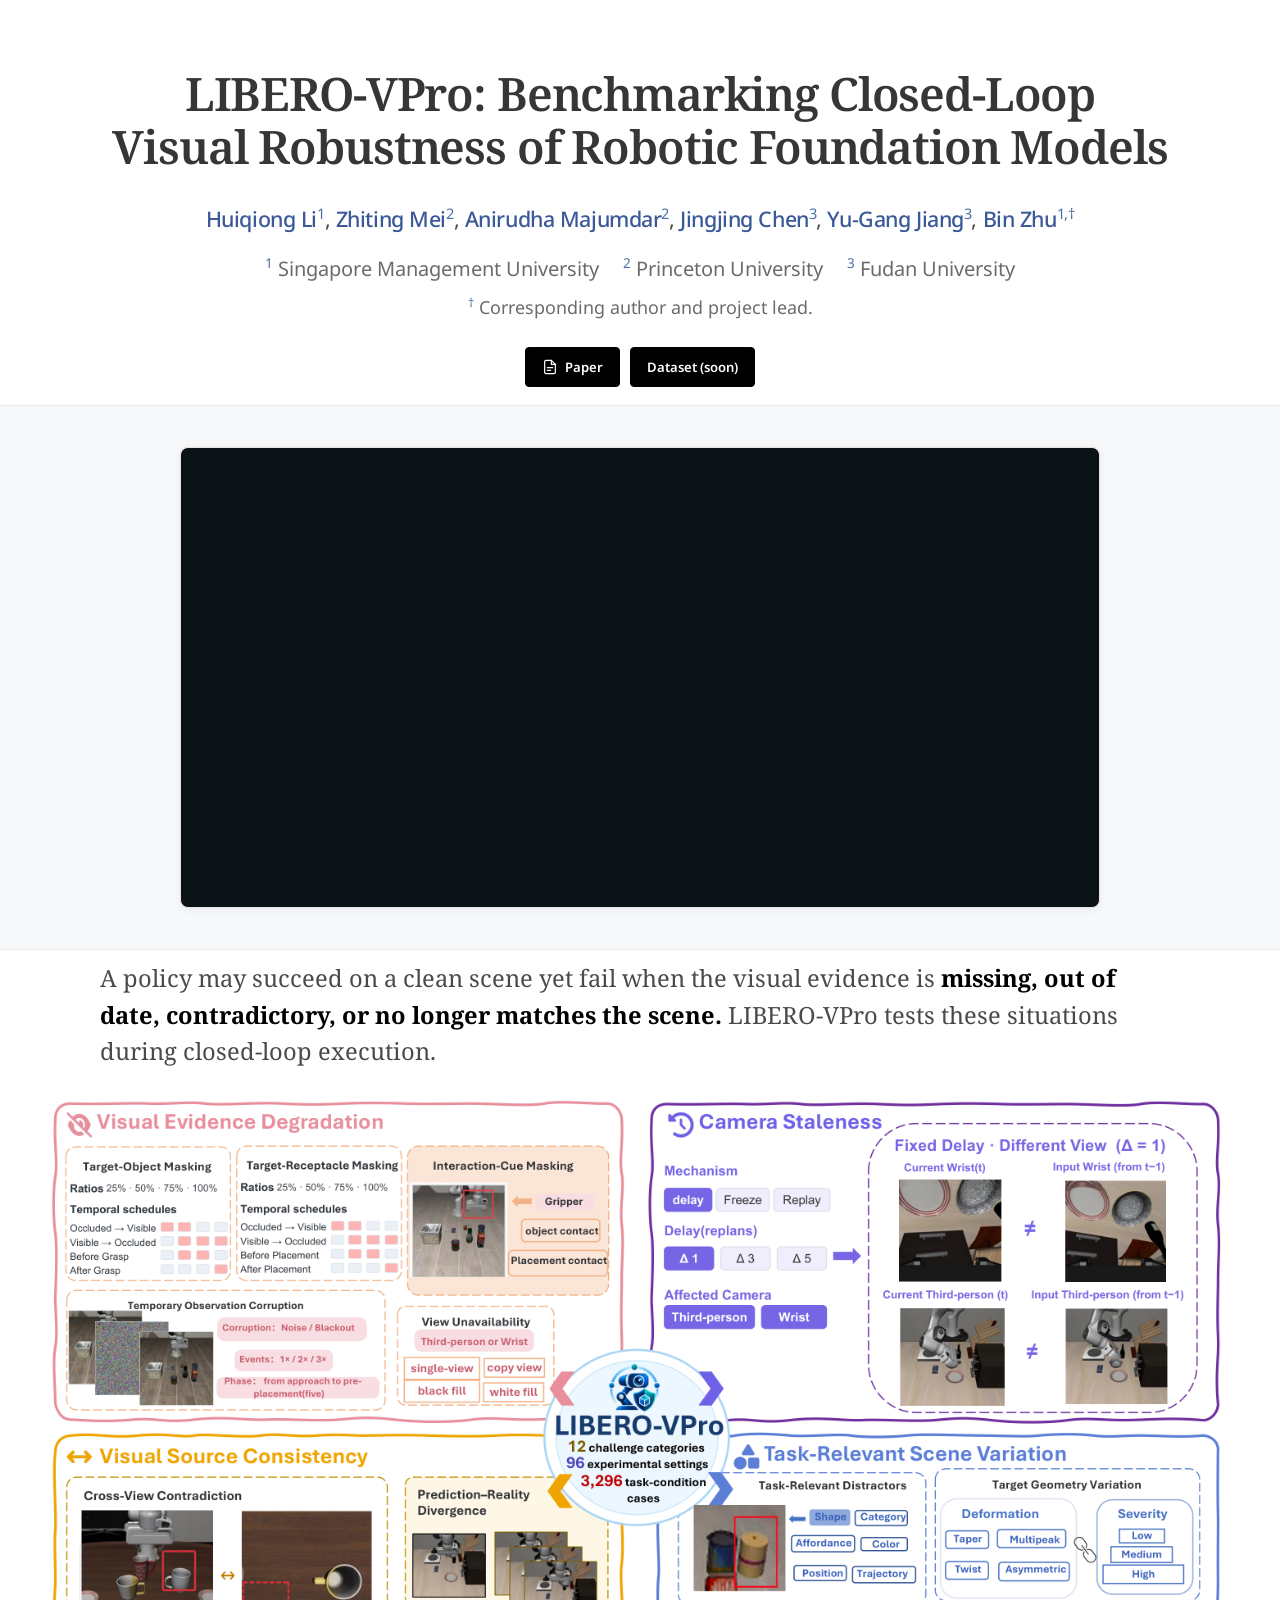
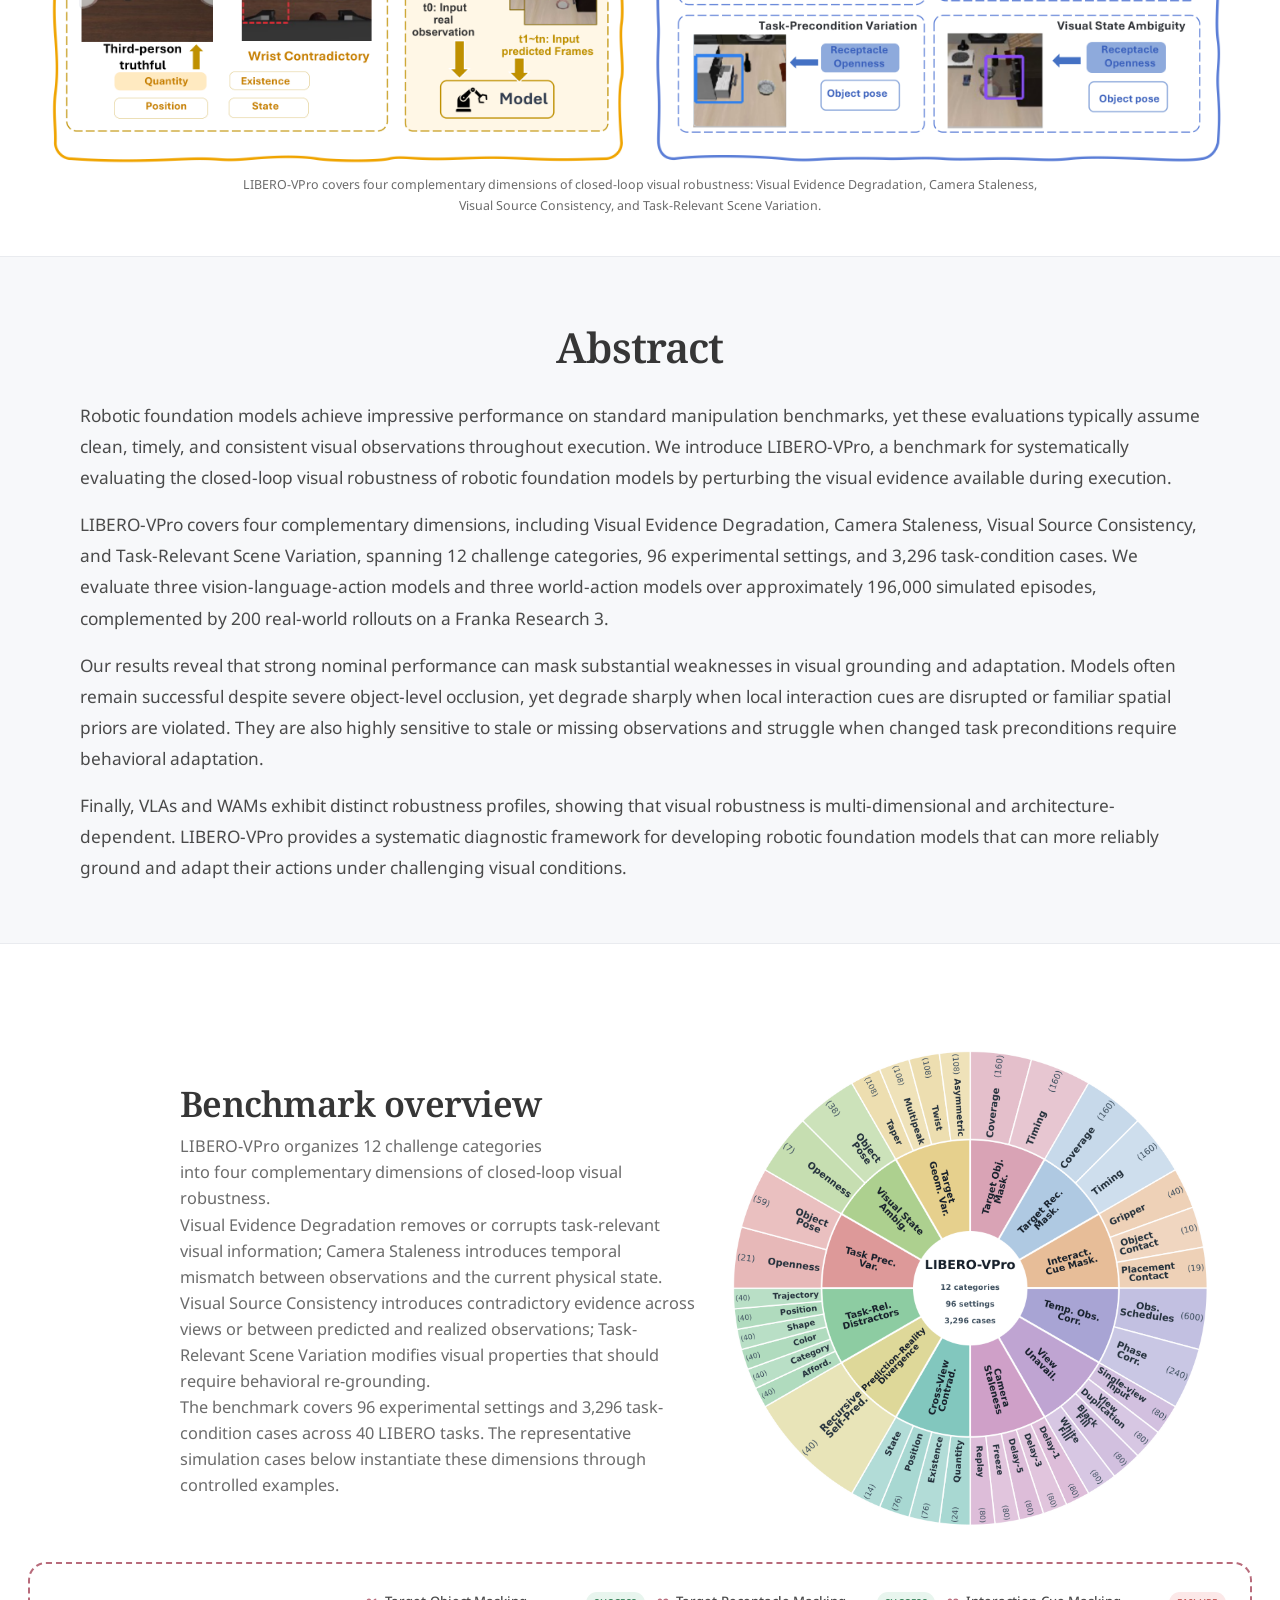
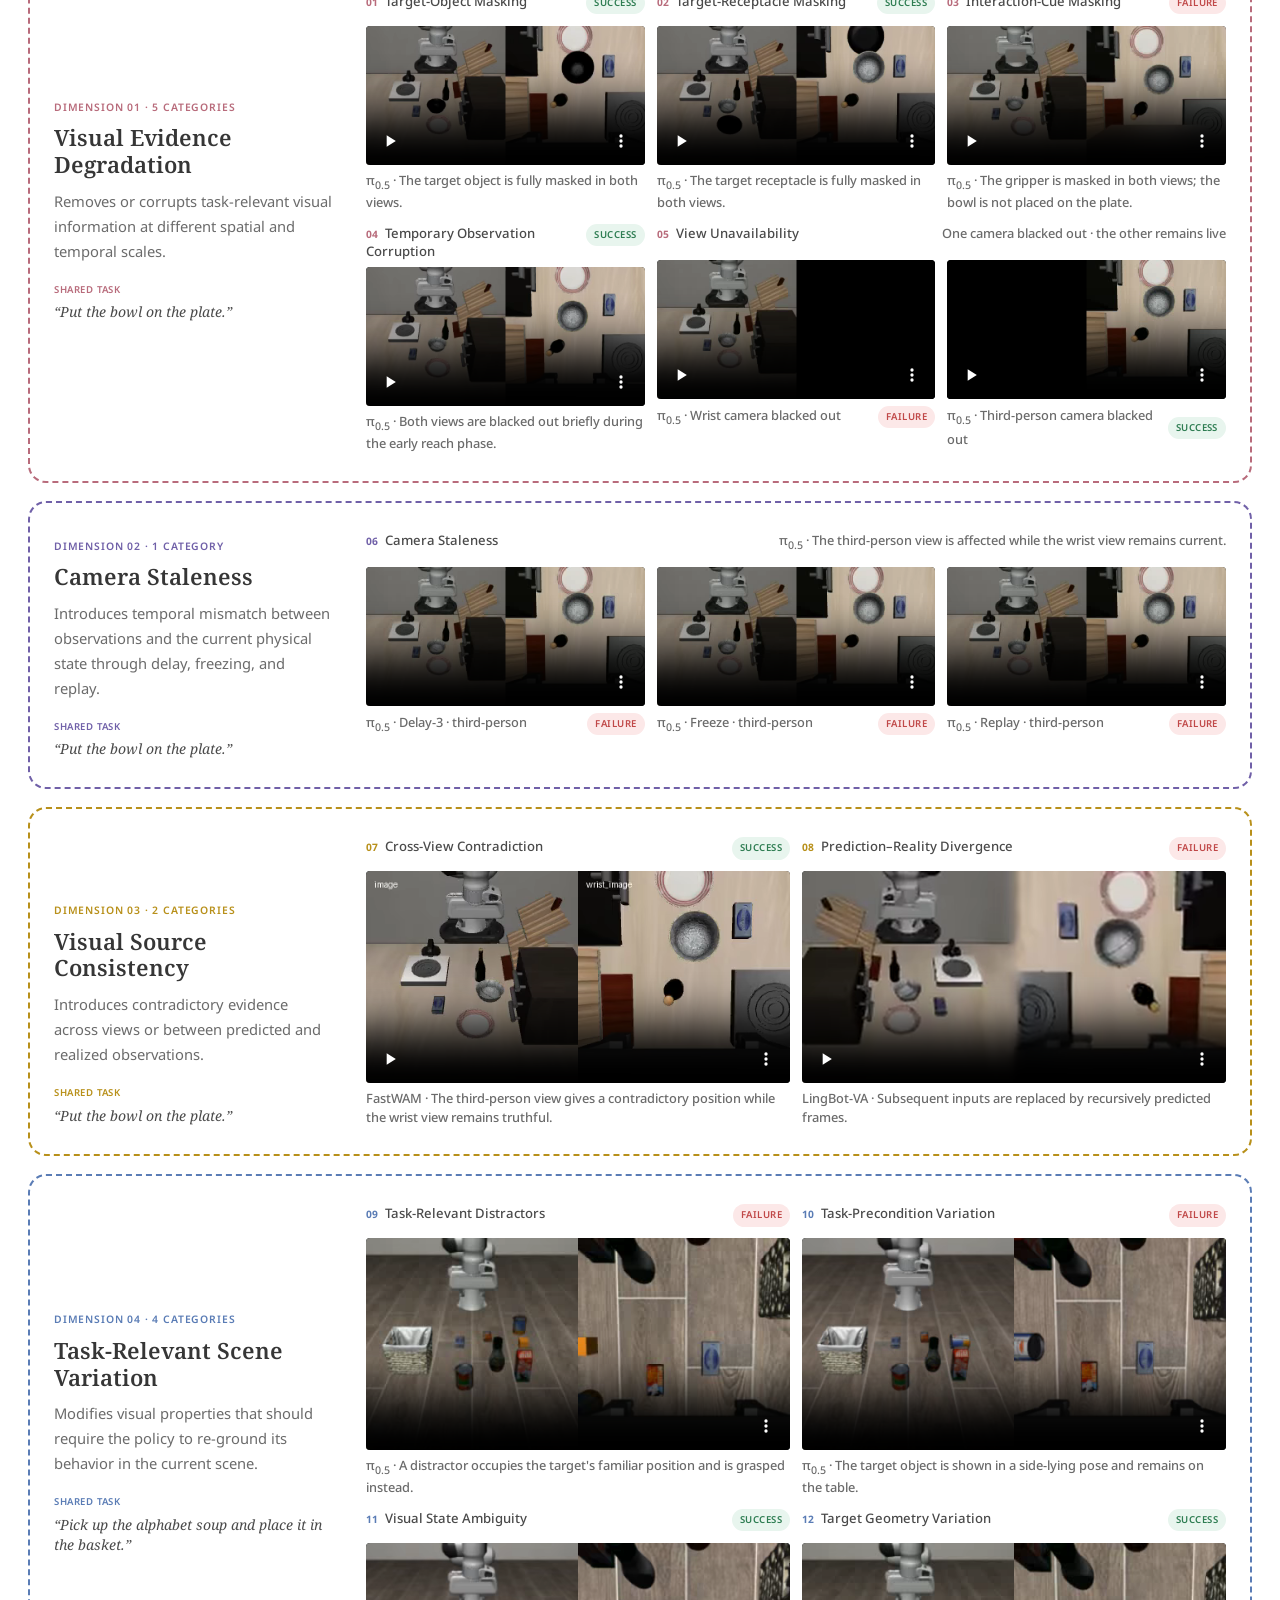
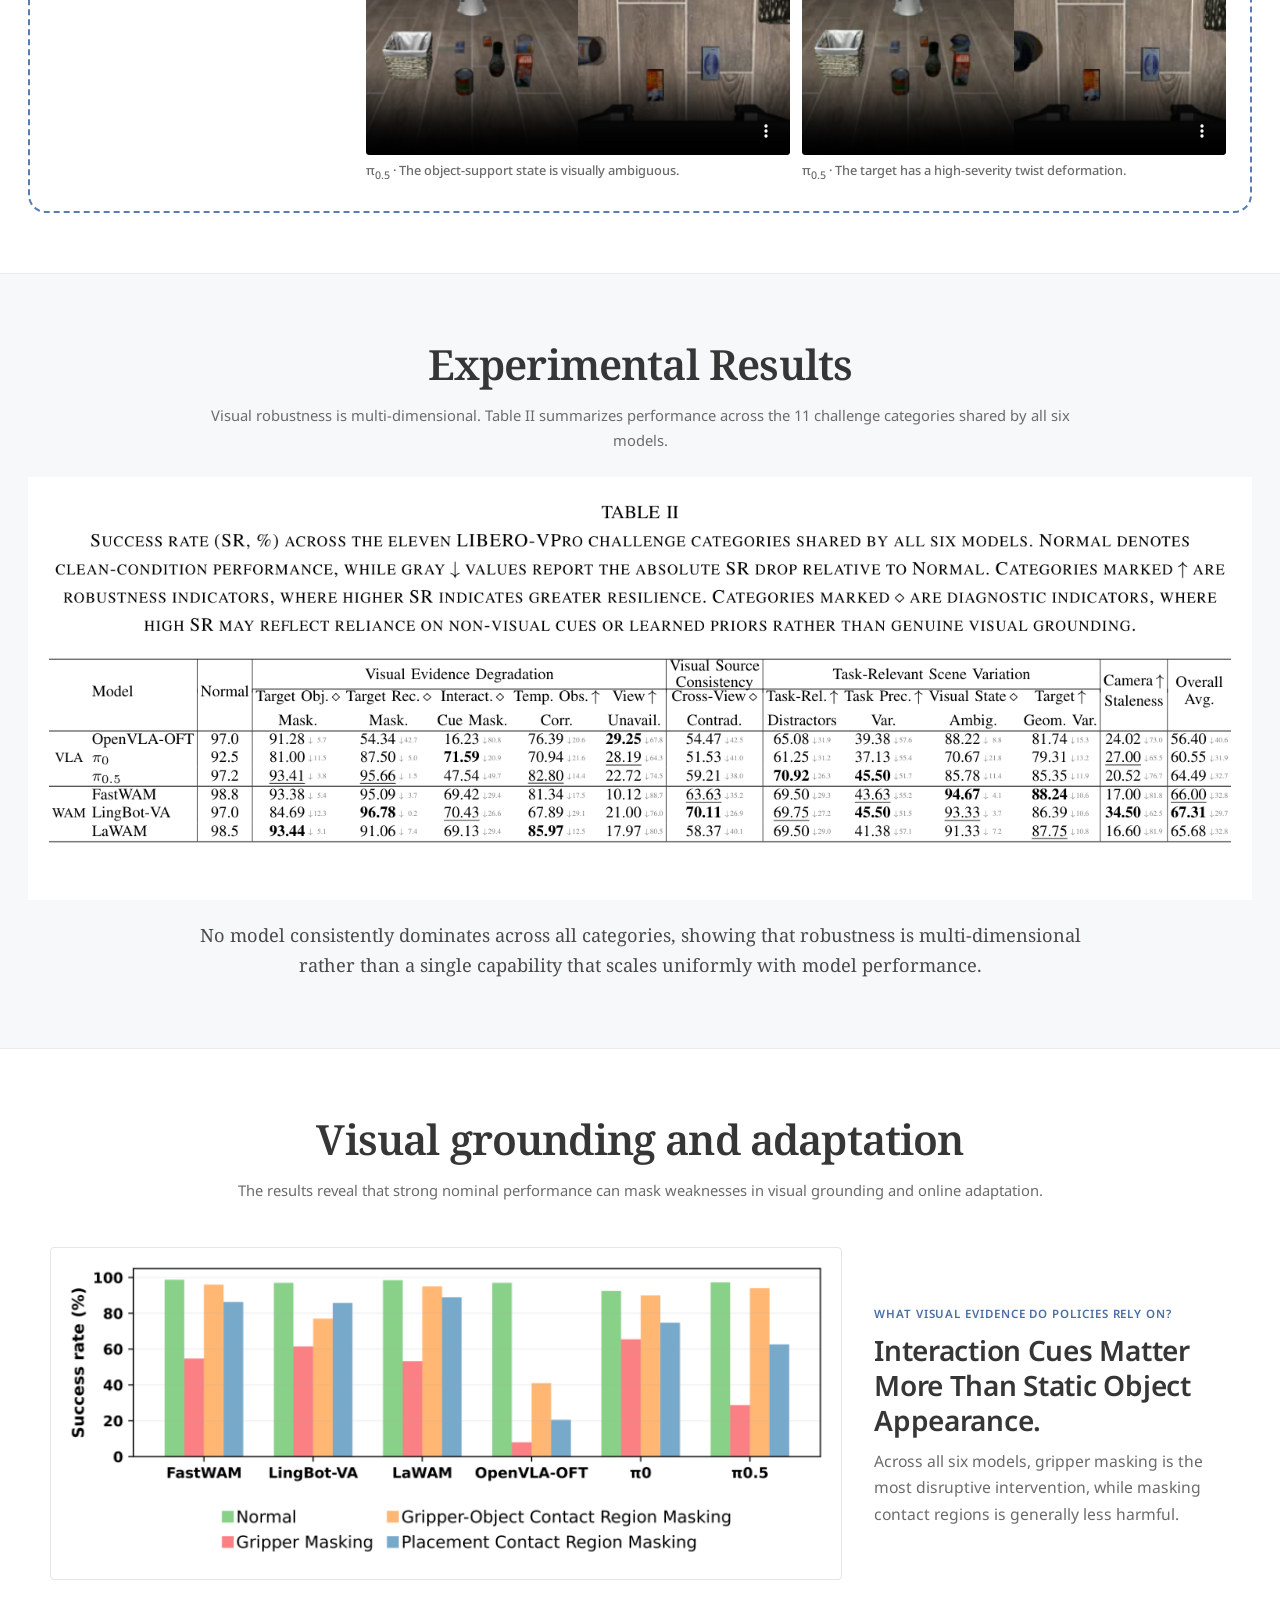
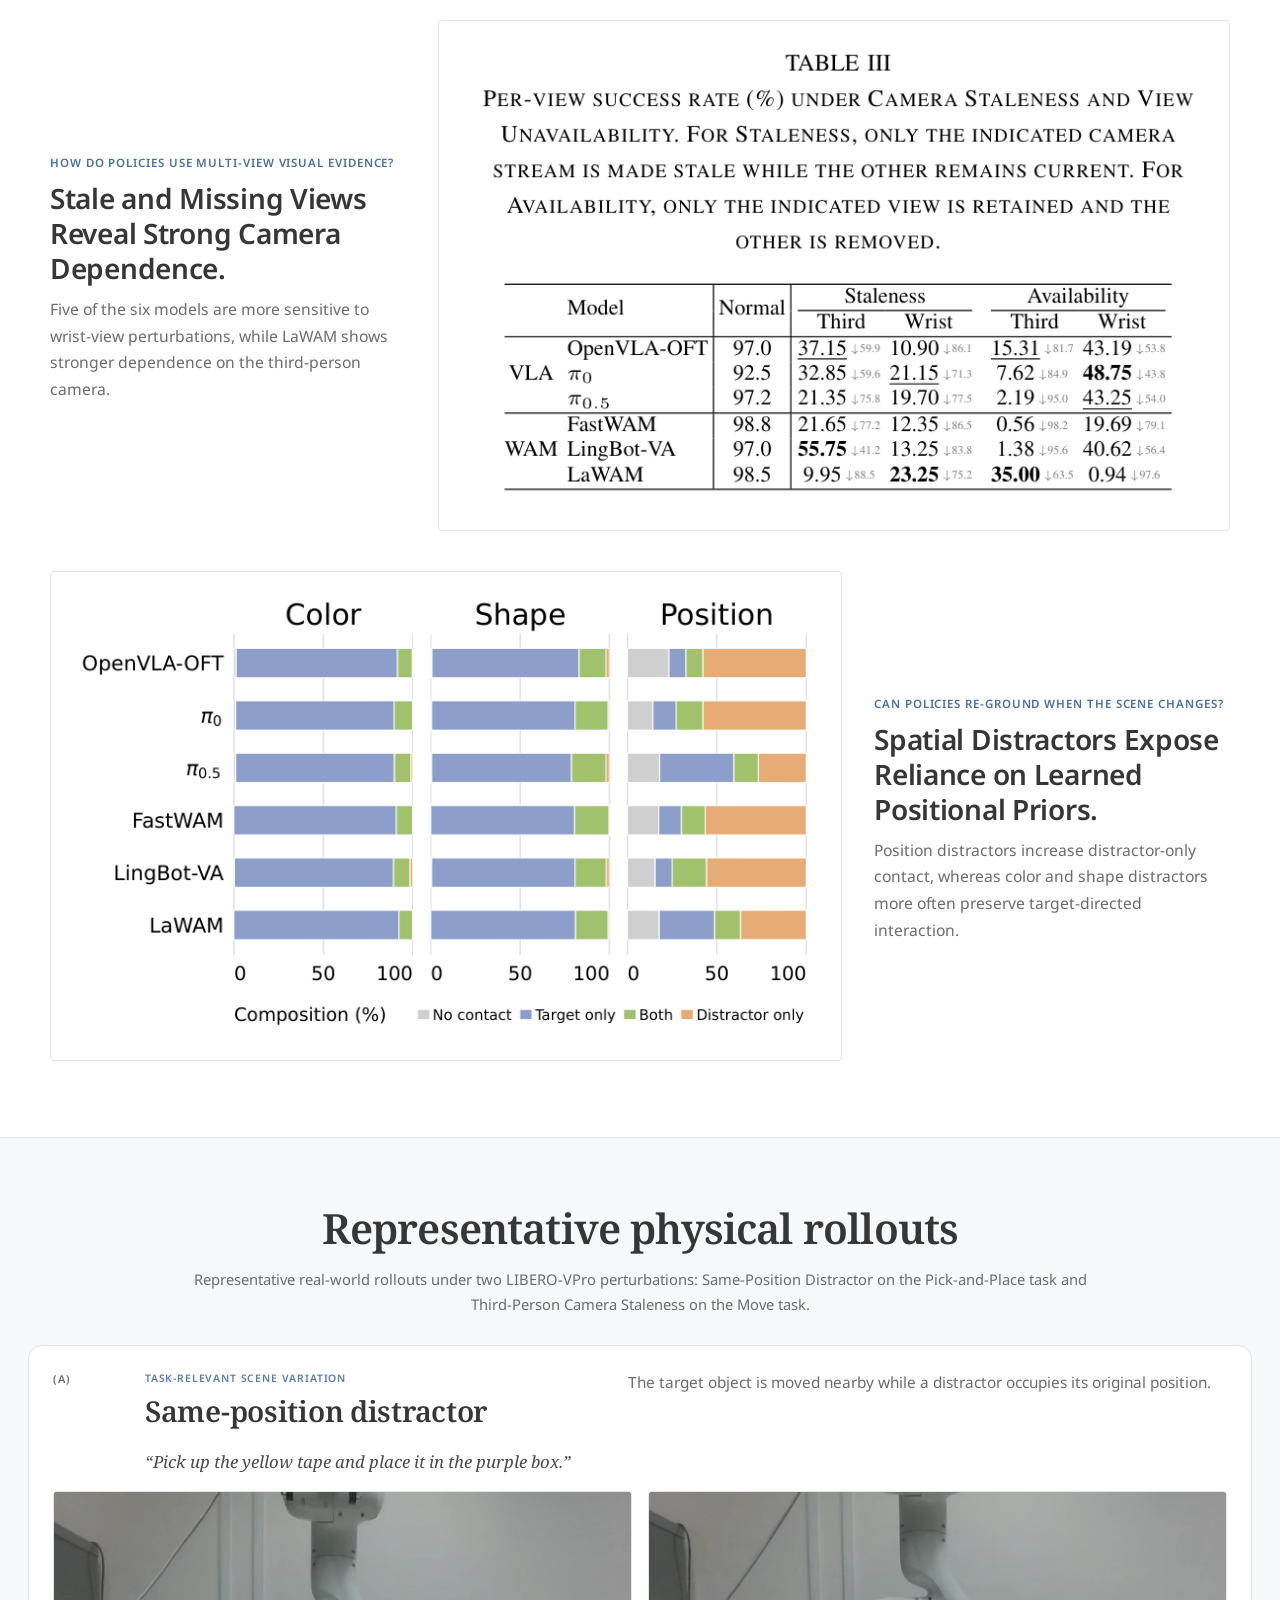
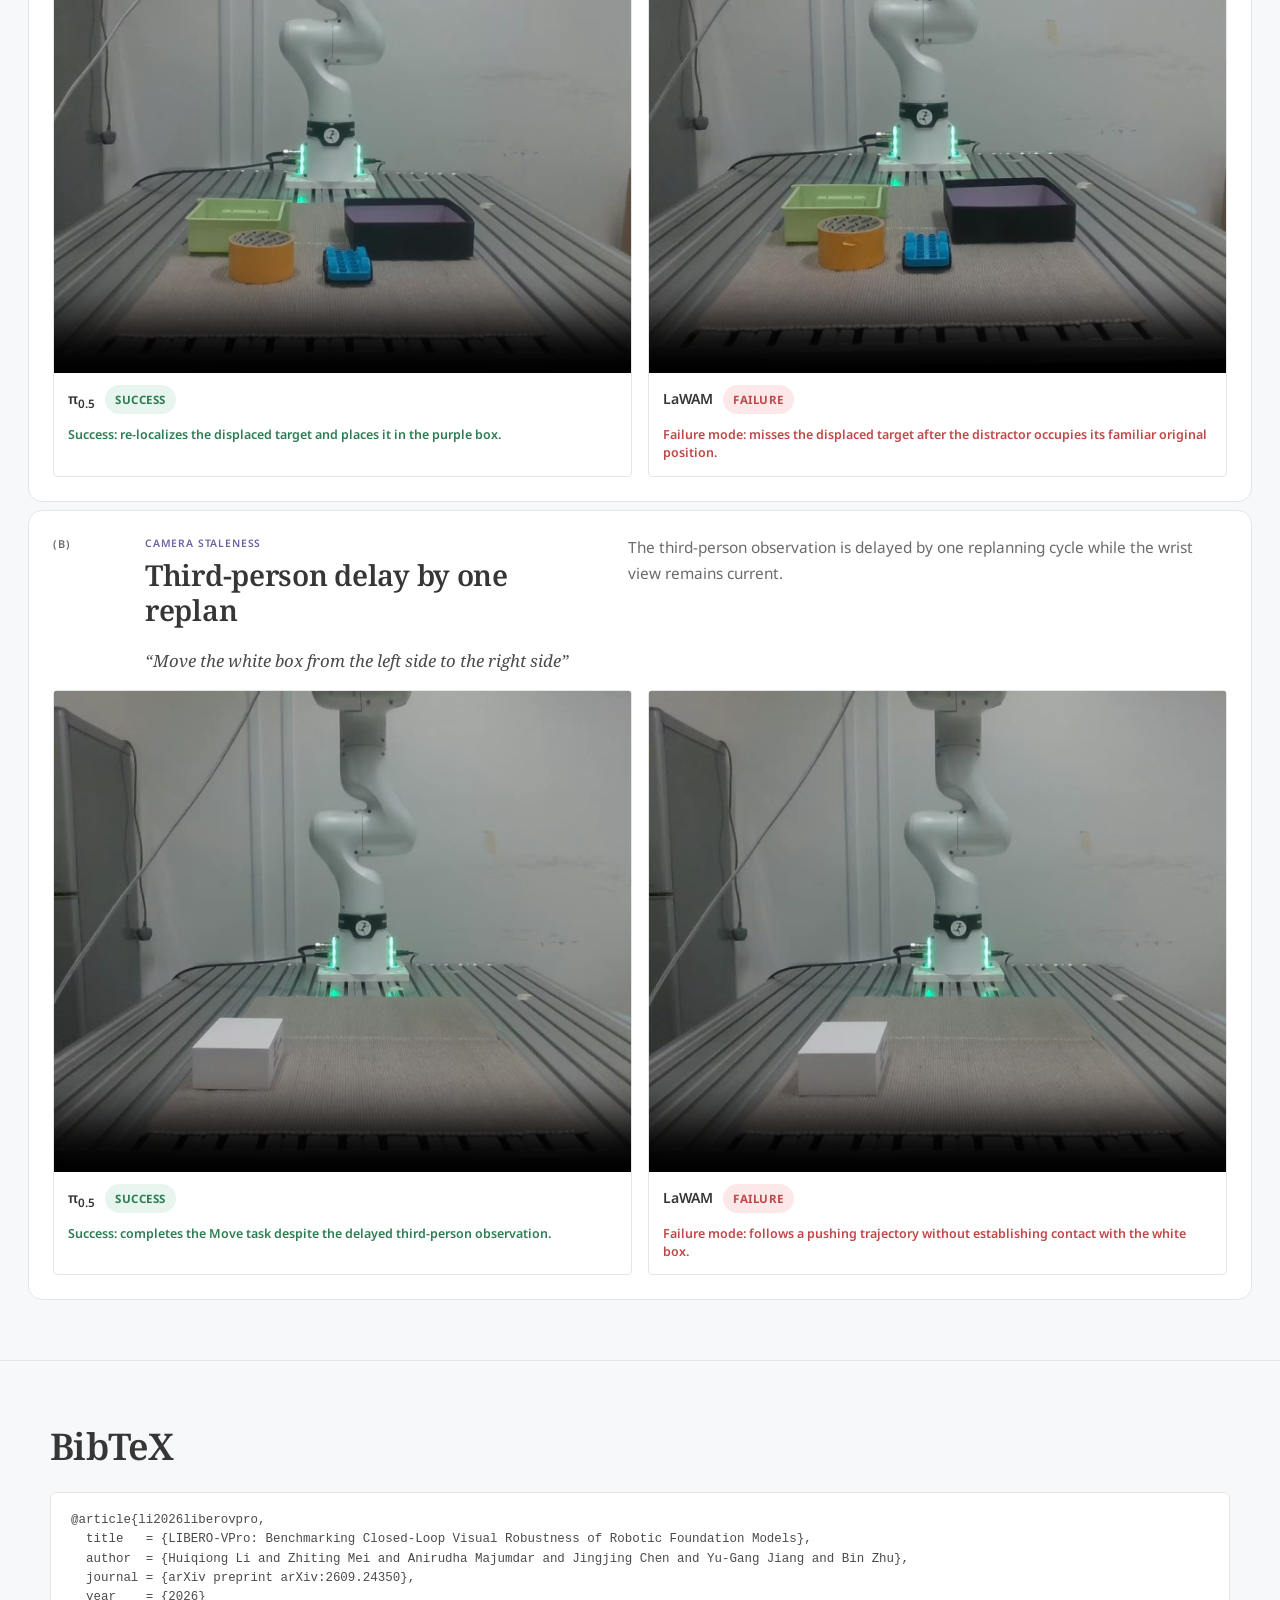
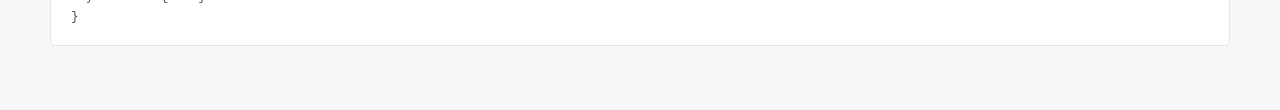
==== index.html @ f435da4c "Place looping project video at top" ====
<!doctype html>
<html lang="en">
<head>
  <meta charset="utf-8">
  <meta name="viewport" content="width=device-width, initial-scale=1">
  <title>LIBERO-VPro — Closed-Loop Visual Robustness</title>
  <meta name="description" content="LIBERO-VPro benchmarks the closed-loop visual robustness of robotic foundation models across 12 challenge categories, simulation, and real-world Franka experiments.">
  <meta name="keywords" content="LIBERO-VPro, visual robustness, robotic foundation models, VLA, WAM, robot manipulation, benchmark">
  <meta name="author" content="Huiqiong Li, Zhiting Mei, Anirudha Majumdar, Jingjing Chen, Yu-Gang Jiang, Bin Zhu">
  <link rel="canonical" href="https://huiqiongli.github.io/LIBERO-VPro/">
  <meta property="og:type" content="article">
  <meta property="og:title" content="LIBERO-VPro: Benchmarking Closed-Loop Visual Robustness of Robotic Foundation Models">
  <meta property="og:description" content="A systematic benchmark of incomplete, stale, inconsistent, and behaviorally misleading visual feedback.">
  <meta property="og:image" content="assets/images/overview.webp">
  <meta name="twitter:card" content="summary_large_image">
  <link rel="icon" href="assets/images/favicon.svg" type="image/svg+xml">
  <link rel="preconnect" href="https://fonts.googleapis.com">
  <link rel="preconnect" href="https://fonts.gstatic.com" crossorigin>
  <link href="https://fonts.googleapis.com/css2?family=Noto+Sans:wght@400;500;600;700&amp;family=Noto+Serif:wght@400;500;600;700&amp;display=swap" rel="stylesheet">
  <link rel="stylesheet" href="assets/css/site.css?v=20260923-2">
  <script src="assets/js/site.js" defer></script>
</head>
<body>
  <a class="skip-link" href="#main-content">Skip to content</a>

  <main id="main-content">
    <section class="hero" id="top">
      <div class="container hero-inner">
        <h1><span>LIBERO-VPro: Benchmarking Closed-Loop</span><br>Visual Robustness of Robotic Foundation Models</h1>
        <p class="authors" aria-label="Authors">
          <a href="https://huiqiongli.github.io/" target="_blank" rel="noopener">Huiqiong Li</a><sup>1</sup>,
          <a href="https://may0mei.github.io/" target="_blank" rel="noopener">Zhiting Mei</a><sup>2</sup>,
          <a href="https://irom-lab.princeton.edu/majumdar/" target="_blank" rel="noopener">Anirudha Majumdar</a><sup>2</sup>,
          <a href="https://jingjing1.github.io/#teach" target="_blank" rel="noopener">Jingjing Chen</a><sup>3</sup>,
          <a href="https://teai.fudan.edu.cn/#/faculty-detail/110" target="_blank" rel="noopener">Yu-Gang Jiang</a><sup>3</sup>,
          <a href="https://binzhubz.github.io/" target="_blank" rel="noopener">Bin Zhu</a><sup>1,†</sup>
        </p>
        <p class="affiliations">
          <span><sup>1</sup> Singapore Management University</span>
          <span><sup>2</sup> Princeton University</span>
          <span><sup>3</sup> Fudan University</span>
        </p>
        <p class="correspondence"><sup>†</sup> Corresponding author and project lead.</p>
        <div class="resource-links" aria-label="Project resources">
          <a class="resource-button primary" href="https://arxiv.org/abs/2609.24350" target="_blank" rel="noopener">
            <svg viewBox="0 0 24 24" aria-hidden="true"><path d="M14 2H6a2 2 0 0 0-2 2v16a2 2 0 0 0 2 2h12a2 2 0 0 0 2-2V8z"></path><path d="M14 2v6h6M8 13h8M8 17h5"></path></svg>
            Paper
          </a>
          <span class="resource-button primary dataset-soon" aria-label="Dataset coming soon">Dataset (soon)</span>
        </div>
      </div>
    </section>

    <section class="section project-video-section" id="video">
      <div class="container">
        <figure class="project-video-card">
          <video autoplay muted loop playsinline preload="metadata" width="1280" height="720" aria-label="LIBERO-VPro project video">
            <source src="assets/videos/ICRA27_LIBERO_VPro_website.mp4" type="video/mp4">
            Your browser does not support embedded video.
          </video>
        </figure>
      </div>
    </section>

    <section class="teaser" id="overview">
      <div class="container">
        <div class="takeaway">
          <p>A policy may succeed on a clean scene yet fail when the visual evidence is <strong>missing, out of date, contradictory, or no longer matches the scene.</strong> LIBERO-VPro tests these situations during closed-loop execution.</p>
        </div>
        <figure class="main-figure">
          <img src="assets/images/benchmark-overview-pdf.png" alt="LIBERO-VPro overview with four dimensions of closed-loop visual robustness" width="2880" height="1620">
          <figcaption>LIBERO-VPro covers four complementary dimensions of closed-loop visual robustness: Visual Evidence Degradation, Camera Staleness, Visual Source Consistency, and Task-Relevant Scene Variation.</figcaption>
        </figure>
      </div>
    </section>

    <section class="section abstract-section">
      <div class="container prose-grid">
        <div class="section-heading abstract-heading"><div><h2>Abstract</h2></div></div>
        <div class="abstract-copy">
          <p>Robotic foundation models achieve impressive performance on standard manipulation benchmarks, yet these evaluations typically assume clean, timely, and consistent visual observations throughout execution. We introduce LIBERO-VPro, a benchmark for systematically evaluating the closed-loop visual robustness of robotic foundation models by perturbing the visual evidence available during execution.</p>
          <p>LIBERO-VPro covers four complementary dimensions, including Visual Evidence Degradation, Camera Staleness, Visual Source Consistency, and Task-Relevant Scene Variation, spanning 12 challenge categories, 96 experimental settings, and 3,296 task-condition cases. We evaluate three vision-language-action models and three world-action models over approximately 196,000 simulated episodes, complemented by 200 real-world rollouts on a Franka Research 3.</p>
          <p>Our results reveal that strong nominal performance can mask substantial weaknesses in visual grounding and adaptation. Models often remain successful despite severe object-level occlusion, yet degrade sharply when local interaction cues are disrupted or familiar spatial priors are violated. They are also highly sensitive to stale or missing observations and struggle when changed task preconditions require behavioral adaptation.</p>
          <p>Finally, VLAs and WAMs exhibit distinct robustness profiles, showing that visual robustness is multi-dimensional and architecture-dependent. LIBERO-VPro provides a systematic diagnostic framework for developing robotic foundation models that can more reliably ground and adapt their actions under challenging visual conditions.</p>
        </div>
      </div>
    </section>

    <section class="section benchmark-section" id="benchmark">
      <div class="container wide">
        <div class="hierarchy-feature">
          <div><h3>Benchmark overview</h3><p class="hierarchy-summary"><span>LIBERO-VPro organizes 12 challenge categories</span><span>into four complementary dimensions of closed-loop visual robustness.</span><span>Visual Evidence Degradation removes or corrupts task-relevant visual information; Camera Staleness introduces temporal mismatch between observations and the current physical state.</span><span>Visual Source Consistency introduces contradictory evidence across views or between predicted and realized observations; Task-Relevant Scene Variation modifies visual properties that should require behavioral re-grounding.</span><span>The benchmark covers 96 experimental settings and 3,296 task-condition cases across 40 LIBERO tasks. The representative simulation cases below instantiate these dimensions through controlled examples.</span></p></div>
          <figure><img src="assets/images/benchmark-hierarchy-pdf.png" alt="Circular hierarchy of LIBERO-VPro dimensions, categories, and settings" width="746" height="746" loading="lazy"></figure>
        </div>

        <div class="dimension-group evidence-group">
          <div class="dimension-copy">
            <span>Dimension 01 · 5 categories</span>
            <h3>Visual Evidence Degradation</h3>
            <p>Removes or corrupts task-relevant visual information at different spatial and temporal scales.</p>
            <div class="group-task"><span>Shared task</span><q>Put the bowl on the plate.</q></div>
          </div>
          <div class="category-grid five">
            <article class="category-card"><div class="category-title-row"><p><b>01</b> Target-Object Masking</p><span class="outcome success">Success</span></div><div class="sim-video-shell"><video controls autoplay muted loop playsinline preload="metadata" width="512" height="256" poster="assets/images/sim-01-target-object-masking.webp" aria-label="Successful target-object masking rollout for put the bowl on the plate"><source src="assets/videos/sim-01-target-object-masking.webm" type="video/webm"><source src="assets/videos/sim-01-target-object-masking.mp4" type="video/mp4"></video></div><span class="category-meta">π<sub>0.5</sub> · The target object is fully masked in both views.</span></article>
            <article class="category-card"><div class="category-title-row"><p><b>02</b> Target-Receptacle Masking</p><span class="outcome success">Success</span></div><div class="sim-video-shell"><video controls autoplay muted loop playsinline preload="metadata" width="512" height="256" poster="assets/images/sim-02-target-receptacle-masking.webp" aria-label="Successful target-receptacle masking rollout for put the bowl on the plate"><source src="assets/videos/sim-02-target-receptacle-masking.webm" type="video/webm"><source src="assets/videos/sim-02-target-receptacle-masking.mp4" type="video/mp4"></video></div><span class="category-meta">π<sub>0.5</sub> · The target receptacle is fully masked in both views.</span></article>
            <article class="category-card"><div class="category-title-row"><p><b>03</b> Interaction-Cue Masking</p><span class="outcome failure">Failure</span></div><div class="sim-video-shell"><video controls autoplay muted loop playsinline preload="metadata" width="512" height="256" poster="assets/images/sim-03-interaction-cue-masking.webp" aria-label="Failed interaction-cue masking rollout ending with the bowl and plate separated"><source src="assets/videos/sim-03-interaction-cue-masking.webm" type="video/webm"><source src="assets/videos/sim-03-interaction-cue-masking.mp4" type="video/mp4"></video></div><span class="category-meta">π<sub>0.5</sub> · The gripper is masked in both views; the bowl is not placed on the plate.</span></article>
            <article class="category-card"><div class="category-title-row"><p><b>04</b> Temporary Observation Corruption</p><span class="outcome success">Success</span></div><div class="sim-video-shell"><video controls autoplay muted loop playsinline preload="metadata" width="512" height="256" poster="assets/images/sim-04-temporary-observation-corruption.webp" aria-label="Successful temporary observation corruption rollout with an early reach-phase blackout"><source src="assets/videos/sim-04-temporary-observation-corruption.webm" type="video/webm"><source src="assets/videos/sim-04-temporary-observation-corruption.mp4" type="video/mp4"></video></div><span class="category-meta">π<sub>0.5</sub> · Both views are blacked out briefly during the early reach phase.</span></article>
            <article class="category-card multi-example view-pair-card">
              <div class="category-title-row"><p><b>05</b> View Unavailability</p><span class="category-meta">One camera blacked out · the other remains live</span></div>
              <div class="view-pair-grid">
                <div class="staleness-variant"><div class="sim-video-shell"><video controls autoplay muted loop playsinline preload="metadata" width="512" height="256" poster="assets/images/sim-05-view-unavailability.webp" aria-label="Failed wrist-camera blackout rollout for put the bowl on the plate"><source src="assets/videos/sim-05-view-unavailability.webm" type="video/webm"><source src="assets/videos/sim-05-view-unavailability.mp4" type="video/mp4"></video></div><div class="staleness-caption"><strong>π<sub>0.5</sub> · Wrist camera blacked out</strong><span class="outcome failure">Failure</span></div></div>
                <div class="staleness-variant"><div class="sim-video-shell"><video controls autoplay muted loop playsinline preload="metadata" width="512" height="256" poster="assets/images/sim-05-view-unavailability-third-person.webp" aria-label="Successful third-person-camera blackout rollout for put the bowl on the plate"><source src="assets/videos/sim-05-view-unavailability-third-person.webm" type="video/webm"><source src="assets/videos/sim-05-view-unavailability-third-person.mp4" type="video/mp4"></video></div><div class="staleness-caption"><strong>π<sub>0.5</sub> · Third-person camera blacked out</strong><span class="outcome success">Success</span></div></div>
              </div>
            </article>
          </div>
        </div>

        <div class="dimension-group stale-group">
          <div class="dimension-copy">
            <span>Dimension 02 · 1 category</span>
            <h3>Camera Staleness</h3>
            <p>Introduces temporal mismatch between observations and the current physical state through delay, freezing, and replay.</p>
            <div class="group-task"><span>Shared task</span><q>Put the bowl on the plate.</q></div>
          </div>
          <div class="category-grid">
            <article class="category-card multi-example">
              <div class="category-title-row"><p><b>06</b> Camera Staleness</p><span class="category-meta">π<sub>0.5</sub> · The third-person view is affected while the wrist view remains current.</span></div>
              <div class="staleness-grid">
                <div class="staleness-variant"><div class="sim-video-shell"><video controls autoplay muted loop playsinline preload="metadata" width="512" height="256" poster="assets/images/sim-06-camera-staleness.webp" aria-label="Failed third-person camera delay rollout for put the bowl on the plate"><source src="assets/videos/sim-06-camera-staleness.webm" type="video/webm"><source src="assets/videos/sim-06-camera-staleness.mp4" type="video/mp4"></video></div><div class="staleness-caption"><strong>π<sub>0.5</sub> · Delay-3 · third-person</strong><span class="outcome failure">Failure</span></div></div>
                <div class="staleness-variant"><div class="sim-video-shell"><video controls autoplay muted loop playsinline preload="metadata" width="512" height="256" poster="assets/images/sim-06-camera-staleness-freeze.webp" aria-label="Failed third-person camera freeze rollout for put the bowl on the plate"><source src="assets/videos/sim-06-camera-staleness-freeze.webm" type="video/webm"><source src="assets/videos/sim-06-camera-staleness-freeze.mp4" type="video/mp4"></video></div><div class="staleness-caption"><strong>π<sub>0.5</sub> · Freeze · third-person</strong><span class="outcome failure">Failure</span></div></div>
                <div class="staleness-variant"><div class="sim-video-shell"><video controls autoplay muted loop playsinline preload="metadata" width="512" height="256" poster="assets/images/sim-06-camera-staleness-replay.webp" aria-label="Failed third-person camera replay rollout for put the bowl on the plate"><source src="assets/videos/sim-06-camera-staleness-replay.webm" type="video/webm"><source src="assets/videos/sim-06-camera-staleness-replay.mp4" type="video/mp4"></video></div><div class="staleness-caption"><strong>π<sub>0.5</sub> · Replay · third-person</strong><span class="outcome failure">Failure</span></div></div>
              </div>
            </article>
          </div>
        </div>

        <div class="dimension-group consistency-group">
          <div class="dimension-copy">
            <span>Dimension 03 · 2 categories</span>
            <h3>Visual Source Consistency</h3>
            <p>Introduces contradictory evidence across views or between predicted and realized observations.</p>
            <div class="group-task"><span>Shared task</span><q>Put the bowl on the plate.</q></div>
          </div>
          <div class="category-grid">
            <article class="category-card"><div class="category-title-row"><p><b>07</b> Cross-View Contradiction</p><span class="outcome success">Success</span></div><div class="sim-video-shell"><video controls autoplay muted loop playsinline preload="metadata" width="512" height="256" poster="assets/images/sim-07-cross-view-contradiction.webp" aria-label="Successful cross-view contradiction rollout for put the bowl on the plate"><source src="assets/videos/sim-07-cross-view-contradiction.webm" type="video/webm"><source src="assets/videos/sim-07-cross-view-contradiction.mp4" type="video/mp4"></video></div><span class="category-meta">FastWAM · The third-person view gives a contradictory position while the wrist view remains truthful.</span></article>
            <article class="category-card"><div class="category-title-row"><p><b>08</b> Prediction–Reality Divergence</p><span class="outcome failure">Failure</span></div><div class="sim-video-shell"><video controls autoplay muted loop playsinline preload="metadata" width="512" height="256" poster="assets/images/sim-08-prediction-reality-divergence.webp" aria-label="Failed LingBot-VA prediction-reality divergence rollout for put the bowl on the plate"><source src="assets/videos/sim-08-prediction-reality-divergence.webm" type="video/webm"><source src="assets/videos/sim-08-prediction-reality-divergence.mp4" type="video/mp4"></video></div><span class="category-meta">LingBot-VA · Subsequent inputs are replaced by recursively predicted frames.</span></article>
          </div>
        </div>

        <div class="dimension-group scene-group">
          <div class="dimension-copy">
            <span>Dimension 04 · 4 categories</span>
            <h3>Task-Relevant Scene Variation</h3>
            <p>Modifies visual properties that should require the policy to re-ground its behavior in the current scene.</p>
            <div class="group-task"><span>Shared task</span><q>Pick up the alphabet soup and place it in the basket.</q></div>
          </div>
          <div class="category-grid">
            <article class="category-card"><div class="category-title-row"><p><b>09</b> Task-Relevant Distractors</p><span class="outcome failure">Failure</span></div><div class="sim-video-shell"><video controls autoplay muted loop playsinline preload="metadata" width="512" height="256" poster="assets/images/sim-09-task-relevant-distractors.webp" aria-label="Failed task-relevant distractor rollout in which pi 0.5 grasps the same-position distractor instead of the alphabet soup"><source src="assets/videos/sim-09-task-relevant-distractors.webm" type="video/webm"><source src="assets/videos/sim-09-task-relevant-distractors.mp4" type="video/mp4"></video></div><span class="category-meta">π<sub>0.5</sub> · A distractor occupies the target's familiar position and is grasped instead.</span></article>
            <article class="category-card"><div class="category-title-row"><p><b>10</b> Task-Precondition Variation</p><span class="outcome failure">Failure</span></div><div class="sim-video-shell"><video controls autoplay muted loop playsinline preload="metadata" width="512" height="256" poster="assets/images/sim-10-task-precondition-variation.webp" aria-label="Failed object-pose variation rollout with the side-lying alphabet soup left on the table"><source src="assets/videos/sim-10-task-precondition-variation.webm" type="video/webm"><source src="assets/videos/sim-10-task-precondition-variation.mp4" type="video/mp4"></video></div><span class="category-meta">π<sub>0.5</sub> · The target object is shown in a side-lying pose and remains on the table.</span></article>
            <article class="category-card"><div class="category-title-row"><p><b>11</b> Visual State Ambiguity</p><span class="outcome success">Success</span></div><div class="sim-video-shell"><video controls autoplay muted loop playsinline preload="metadata" width="512" height="256" poster="assets/images/sim-11-visual-state-ambiguity.webp" aria-label="Successful visual state ambiguity rollout for pick up the alphabet soup and place it in the basket"><source src="assets/videos/sim-11-visual-state-ambiguity.webm" type="video/webm"><source src="assets/videos/sim-11-visual-state-ambiguity.mp4" type="video/mp4"></video></div><span class="category-meta">π<sub>0.5</sub> · The object-support state is visually ambiguous.</span></article>
            <article class="category-card"><div class="category-title-row"><p><b>12</b> Target Geometry Variation</p><span class="outcome success">Success</span></div><div class="sim-video-shell"><video controls autoplay muted loop playsinline preload="metadata" width="512" height="256" poster="assets/images/sim-12-target-geometry-variation.webp" aria-label="Successful target geometry variation rollout with a strongly twisted alphabet soup can"><source src="assets/videos/sim-12-target-geometry-variation.webm" type="video/webm"><source src="assets/videos/sim-12-target-geometry-variation.mp4" type="video/mp4"></video></div><span class="category-meta">π<sub>0.5</sub> · The target has a high-severity twist deformation.</span></article>
          </div>
        </div>

      </div>
    </section>

    <section class="section quantitative-section" id="results">
      <div class="container wide">
        <div class="section-heading results-heading">
          <div><h2>Experimental Results</h2></div>
          <p>Visual robustness is multi-dimensional. Table II summarizes performance across the 11 challenge categories shared by all six models.</p>
        </div>

        <div class="paper-table-grid original-paper-tables">
          <figure class="paper-table-card original-table">
            <img src="assets/images/table-ii-overall.png" alt="Original paper Table II: success rate across the eleven LIBERO-VPro challenge categories shared by all six models" width="1566" height="516" loading="lazy">
          </figure>
          <p class="overall-conclusion">No model consistently dominates across all categories, showing that robustness is multi-dimensional rather than a single capability that scales uniformly with model performance.</p>
        </div>
      </div>
    </section>

    <section class="section findings-section" id="findings">
      <div class="container">
        <div class="section-heading findings-heading">
          <div><h2>Visual grounding and adaptation</h2></div>
          <p>The results reveal that strong nominal performance can mask weaknesses in visual grounding and online adaptation.</p>
        </div>
        <article class="finding-row">
          <figure><img src="assets/images/interaction-cue-masking-pdf.png" alt="Success rates under interaction-cue masking" width="1586" height="640" loading="lazy"></figure>
          <div><span>What Visual Evidence Do Policies Rely On?</span><h3>Interaction Cues Matter More Than Static Object Appearance.</h3><p>Across all six models, gripper masking is the most disruptive intervention, while masking contact regions is generally less harmful.</p></div>
        </article>
        <article class="finding-row reverse">
          <figure><img src="assets/images/table-iii-camera-reliance.png" alt="Original paper Table III: per-view success rate under camera staleness and view unavailability" width="780" height="495" loading="lazy"></figure>
          <div><span>How Do Policies Use Multi-View Visual Evidence?</span><h3>Stale and Missing Views Reveal Strong Camera Dependence.</h3><p>Five of the six models are more sensitive to wrist-view perturbations, while LaWAM shows stronger dependence on the third-person camera.</p></div>
        </article>
        <article class="finding-row">
          <figure><img src="assets/images/contact-states-pdf.png" alt="Contact-state distribution under task-relevant distractors" width="792" height="482" loading="lazy"></figure>
          <div><span>Can Policies Re-Ground When the Scene Changes?</span><h3>Spatial Distractors Expose Reliance on Learned Positional Priors.</h3><p>Position distractors increase distractor-only contact, whereas color and shape distractors more often preserve target-directed interaction.</p></div>
        </article>
      </div>
    </section>

    <section class="section real-world-section" id="real-world">
      <div class="container wide">
        <div class="section-heading">
          <div><h2>Representative physical rollouts</h2></div>
          <p>Representative real-world rollouts under two LIBERO-VPro perturbations: Same-Position Distractor on the Pick-and-Place task and Third-Person Camera Staleness on the Move task.</p>
        </div>

        <article class="rollout-case">
          <header class="case-header"><span class="case-index">(a)</span><div><p class="case-dimension scene">Task-Relevant Scene Variation</p><h3>Same-position distractor</h3></div><p class="case-description">The target object is moved nearby while a distractor occupies its original position.</p></header>
          <p class="instruction">“Pick up the yellow tape and place it in the purple box.”</p>
          <div class="rollout-grid">
            <figure class="video-card"><div class="video-shell"><video controls autoplay muted loop playsinline preload="metadata" width="960" height="540" poster="assets/images/pick-place-pi05-success.webp" aria-label="Pi 0.5 successful pick-and-place rollout under a same-position distractor"><source src="assets/videos/pick-place-pi05-success.webm" type="video/webm"><source src="assets/videos/pick-place-pi05-success.mp4" type="video/mp4">Your browser does not support embedded video.</video></div><figcaption><span class="model-name">π<sub>0.5</sub></span><span class="outcome success physical-outcome">Success</span><p class="rollout-note success-note">Success: re-localizes the displaced target and places it in the purple box.</p></figcaption></figure>
            <figure class="video-card"><div class="video-shell"><video controls autoplay muted loop playsinline preload="metadata" width="960" height="540" poster="assets/images/pick-place-lawam-failure.webp" aria-label="LaWAM failed pick-and-place rollout under a same-position distractor"><source src="assets/videos/pick-place-lawam-failure.webm" type="video/webm"><source src="assets/videos/pick-place-lawam-failure.mp4" type="video/mp4">Your browser does not support embedded video.</video></div><figcaption><span class="model-name">LaWAM</span><span class="outcome failure physical-outcome">Failure</span><p class="rollout-note failure-note">Failure mode: misses the displaced target after the distractor occupies its familiar original position.</p></figcaption></figure>
          </div>
        </article>

        <article class="rollout-case">
          <header class="case-header"><span class="case-index">(b)</span><div><p class="case-dimension stale">Camera Staleness</p><h3>Third-person delay by one replan</h3></div><p class="case-description">The third-person observation is delayed by one replanning cycle while the wrist view remains current.</p></header>
          <p class="instruction">“Move the white box from the left side to the right side”</p>
          <div class="rollout-grid">
            <figure class="video-card"><div class="video-shell"><video controls autoplay muted loop playsinline preload="metadata" width="960" height="540" poster="assets/images/move-pi05-success.webp" aria-label="Pi 0.5 successful move rollout under third-person camera staleness"><source src="assets/videos/move-pi05-success.webm" type="video/webm"><source src="assets/videos/move-pi05-success.mp4" type="video/mp4">Your browser does not support embedded video.</video></div><figcaption><span class="model-name">π<sub>0.5</sub></span><span class="outcome success physical-outcome">Success</span><p class="rollout-note success-note">Success: completes the Move task despite the delayed third-person observation.</p></figcaption></figure>
            <figure class="video-card"><div class="video-shell"><video controls autoplay muted loop playsinline preload="metadata" width="960" height="540" poster="assets/images/move-lawam-failure.webp" aria-label="LaWAM failed move rollout under third-person camera staleness"><source src="assets/videos/move-lawam-failure.webm" type="video/webm"><source src="assets/videos/move-lawam-failure.mp4" type="video/mp4">Your browser does not support embedded video.</video></div><figcaption><span class="model-name">LaWAM</span><span class="outcome failure physical-outcome">Failure</span><p class="rollout-note failure-note">Failure mode: follows a pushing trajectory without establishing contact with the white box.</p></figcaption></figure>
          </div>
        </article>
      </div>
    </section>

  </main>

  <footer class="citation-footer">
    <div class="container">
      <h2 class="citation-title">BibTeX</h2>
      <pre class="citation-bibtex"><code>@article{li2026liberovpro,
  title   = {LIBERO-VPro: Benchmarking Closed-Loop Visual Robustness of Robotic Foundation Models},
  author  = {Huiqiong Li and Zhiting Mei and Anirudha Majumdar and Jingjing Chen and Yu-Gang Jiang and Bin Zhu},
  journal = {arXiv preprint arXiv:2609.24350},
  year    = {2026}
}</code></pre>
    </div>
  </footer>
</body>
</html>
---- assets/css/site.css ----
:root {
  --ink: #363636;
  --ink-soft: #4a4a4a;
  --muted: #6b6b6b;
  --deep: #363636;
  --deep-soft: #4a4a4a;
  --canvas: #ffffff;
  --surface: #ffffff;
  --sand: #f9f9f9;
  --line: #e5e5e5;
  --line-strong: #d0d0d0;
  --accent: #4a6fa5;
  --accent-dark: #3b5998;
  --aqua: #5a7cb5;
  --evidence: #b86b7b;
  --stale: #7060a8;
  --consistency: #b8901a;
  --scene: #5a7cb5;
  --success: #2e7d52;
  --failure: #c04848;
  --shadow: 0 2px 8px rgba(0, 0, 0, .06);
}

* { box-sizing: border-box; }
html { scroll-behavior: smooth; scroll-padding-top: 80px; }
body {
  margin: 0;
  color: var(--ink);
  font-family: 'Noto Sans', -apple-system, BlinkMacSystemFont, "Segoe UI", Helvetica, Arial, sans-serif;
  font-size: 16px;
  line-height: 1.7;
  background: #fff;
  -webkit-font-smoothing: antialiased;
}
::selection { color: #fff; background: var(--accent); }
a { color: var(--accent-dark); text-decoration: none; }
a:hover { text-decoration: underline; }
img, video { display: block; max-width: 100%; }
img { height: auto; }
button, a { -webkit-tap-highlight-color: transparent; }

.skip-link { position: fixed; z-index: 1000; top: -100px; left: 18px; padding: 10px 14px; color: #fff; background: var(--accent); }
.skip-link:focus { top: 10px; }
.container { width: min(100% - 56px, 1180px); margin-inline: auto; }
.container.wide { width: min(100% - 56px, 1400px); }
.section { padding: 60px 0; }

.site-header { position: sticky; z-index: 100; top: 0; background: rgba(255, 255, 255, .96); backdrop-filter: blur(10px); }
.nav-shell { display: flex; width: min(100% - 56px, 1400px); min-height: 56px; margin-inline: auto; align-items: center; gap: 28px; }
.wordmark { display: inline-flex; align-items: baseline; color: var(--deep); font-size: .88rem; font-weight: 700; letter-spacing: -.01em; }
.wordmark:hover { text-decoration: none; }
.wordmark span { letter-spacing: .06em; }
.wordmark b { margin-left: 3px; color: var(--accent); font-weight: 700; }
.nav-links { display: flex; margin-left: auto; align-items: center; gap: 24px; }
.nav-links a { color: var(--muted); font-size: .82rem; font-weight: 500; }
.nav-links a:hover { color: var(--deep); text-decoration: none; }
.nav-paper { display: inline-flex; padding: 6px 14px; align-items: center; gap: 6px; color: #fff; font-size: .78rem; font-weight: 600; border-radius: 4px; background: var(--accent); }
.nav-paper:hover { color: #fff; text-decoration: none; background: var(--accent-dark); }

.hero { position: relative; overflow: hidden; padding: 52px 0 18px; color: var(--ink); background: #fff; }
.hero::after { display: none; }
.hero-inner { position: relative; z-index: 1; max-width: 1180px; text-align: center; }
.venue-line, .section-label { margin: 0; color: var(--accent); font-size: .72rem; font-weight: 600; letter-spacing: .12em; text-transform: uppercase; }
.hero .venue-line { color: var(--accent); }
.hero h1 { max-width: 1240px; margin: 16px auto 26px; color: var(--deep); font-family: 'Noto Serif', Georgia, serif; font-size: clamp(2.2rem, 3.6vw, 3rem); font-weight: 600; letter-spacing: -.025em; line-height: 1.14; }
.hero h1 span { color: var(--deep); white-space: nowrap; }
.hero-summary { max-width: 700px; margin: 0 auto 24px; color: var(--muted); font-size: clamp(.95rem, 1.4vw, 1.05rem); line-height: 1.7; }
.authors { max-width: none; margin: 0 auto; color: var(--ink-soft); font-size: clamp(1.12rem, 1.7vw, 1.34rem); line-height: 1.9; letter-spacing: -.02em; white-space: nowrap; }
.authors a, .authors > span { display: inline-block; color: var(--accent-dark); font-weight: 500; }
.authors a:hover { color: var(--accent); }
.authors sup, .affiliations sup, .correspondence sup { color: var(--accent); font-size: .68em; }
.affiliations { display: flex; margin: 11px auto 0; justify-content: center; flex-wrap: wrap; gap: 4px 24px; color: var(--muted); font-size: 1.25rem; }
.correspondence { margin: 7px 0 0; color: var(--muted); font-size: 1.12rem; }
.resource-links { display: flex; margin-top: 24px; justify-content: center; flex-wrap: wrap; gap: 10px; }
.resource-button { display: inline-flex; min-height: 40px; padding: 0 16px; align-items: center; justify-content: center; gap: 7px; border: 1px solid var(--line-strong); border-radius: 4px; font-size: .82rem; font-weight: 600; }
.resource-button:hover { text-decoration: none; }
.resource-button svg { width: 16px; height: 16px; fill: none; stroke: currentColor; stroke-width: 1.8; stroke-linecap: round; stroke-linejoin: round; }
.resource-button.primary { color: #fff; border-color: #000; background: #000; }
.resource-button.primary:hover { color: #fff; border-color: #222; background: #222; }
.dataset-soon { cursor: default; }
.dataset-soon:hover { color: #fff; text-decoration: none; border-color: #000; background: #000; }
.resource-button.disabled { color: #9aa3b3; border-color: var(--line); background: #f6f7fa; cursor: default; }
.resource-button small { color: #919aaa; font-size: .6rem; letter-spacing: .07em; text-transform: uppercase; }

.teaser { padding: 4px 0 40px; background: #fff; }
.teaser > .container { position: relative; z-index: 2; margin-top: 0; }
.takeaway { display: block; max-width: 1080px; margin: 0 auto; padding: 6px 0; background: #fff; }
.takeaway-label { color: var(--accent); font-size: .72rem; font-weight: 600; letter-spacing: .1em; }
.takeaway p { margin: 0; color: var(--ink-soft); font-family: 'Noto Serif', Georgia, serif; font-size: clamp(1.2rem, 2vw, 1.48rem); line-height: 1.55; }
.takeaway strong { color: #000; font-weight: 700; }
.overview-intro { max-width: 980px; margin: 30px auto 0; color: var(--ink-soft); font-size: 1.08rem; line-height: 1.7; text-align: center; }
.main-figure { margin: 24px 0 0; padding: 0; border: 0; border-radius: 0; background: var(--surface); box-shadow: none; }
.main-figure img { width: 100%; border-radius: 2px; }
.main-figure figcaption { max-width: 800px; margin: 10px auto 0; color: var(--muted); font-size: .78rem; text-align: center; }
.benchmark-scale { display: grid; margin-top: 26px; grid-template-columns: repeat(6, 1fr); overflow: hidden; background: var(--surface); }
.benchmark-scale div { padding: 18px 12px; border-right: 1px solid var(--line); text-align: center; }
.benchmark-scale div:last-child { border-right: 0; }
.benchmark-scale strong { display: block; color: var(--accent-dark); font-family: 'Noto Serif', Georgia, serif; font-size: 1.8rem; font-weight: 600; letter-spacing: -.02em; line-height: 1; }
.benchmark-scale span { display: block; margin-top: 7px; color: var(--muted); font-size: .78rem; line-height: 1.35; }

.abstract-section { background: #f7f8fa; box-shadow: inset 0 1px 0 #e9ebef; }
.prose-grid { display: grid; grid-template-columns: .7fr 1.3fr; gap: 60px; }
.abstract-section .prose-grid { display: block; max-width: 1120px; }
.section-intro h2, .section-heading h2 { margin: 8px 0 0; color: var(--ink); font-family: 'Noto Serif', Georgia, serif; font-size: clamp(1.8rem, 3.5vw, 2.6rem); font-weight: 600; letter-spacing: -.02em; line-height: 1.15; }
.abstract-copy { max-width: 700px; }
.abstract-section .abstract-copy { max-width: 1120px; margin: 0 auto; }
.abstract-copy p { margin: 0; color: var(--ink-soft); font-size: 1.08rem; line-height: 1.8; }
.abstract-copy p + p { margin-top: 16px; }

.project-video-section { padding: 42px 0; background: #f7f8fa; box-shadow: inset 0 1px 0 #e9ebef, inset 0 -1px 0 #e9ebef; }
.project-video-card { max-width: 920px; margin: 0 auto; }
.project-video-card video { width: 100%; height: auto; border: 1px solid var(--line); border-radius: 8px; background: #0b1316; box-shadow: var(--shadow); }

.section-heading { display: block; max-width: 1080px; margin: 0 auto 28px; text-align: center; }
.section-heading > p { max-width: 900px; margin: 14px auto 0; color: var(--muted); font-size: .92rem; }
.real-world-section { color: var(--ink); background: #f7f8fa; box-shadow: inset 0 1px 0 #e9ebef; }
.real-world-section .section-label { color: var(--accent); }
.real-world-section .section-heading h2 { color: var(--ink); }
.real-world-section .section-heading > p { color: var(--muted); }
.rollout-case { padding: 18px 0; background: var(--surface); }
.real-world-section .rollout-case { margin: 14px 0 0; padding: 24px; border: 1px solid #e2e5e9; border-radius: 14px; background: #fff; }
.rollout-case + .rollout-case { margin-top: 8px; }
.case-header { display: grid; grid-template-columns: 70px 1fr 1.3fr; align-items: start; gap: 22px; }
.case-index { color: var(--muted); font-size: .68rem; font-weight: 600; letter-spacing: .08em; text-transform: uppercase; }
.real-world-section .case-index { color: var(--muted); }
.case-dimension { margin: 0 0 6px; font-size: .65rem; font-weight: 600; letter-spacing: .08em; text-transform: uppercase; }
.case-dimension.scene { color: var(--scene); }
.case-dimension.stale { color: var(--stale); }
.case-header h3 { margin: 0; font-family: 'Noto Serif', Georgia, serif; font-size: clamp(1.3rem, 2.4vw, 1.8rem); font-weight: 600; letter-spacing: -.01em; line-height: 1.2; }
.real-world-section .case-header h3 { color: var(--ink); }
.case-description { margin: 0; color: var(--muted); font-size: .96rem; }
.real-world-section .case-description { color: var(--muted); }
.instruction { margin: 20px 0 14px 92px; color: var(--ink-soft); font-family: 'Noto Serif', Georgia, serif; font-size: 1.05rem; font-style: italic; }
.real-world-section .instruction { color: var(--ink-soft); }
.rollout-grid { display: grid; grid-template-columns: repeat(2, minmax(0, 1fr)); gap: 16px; }
.video-card { min-width: 0; margin: 0; overflow: hidden; border: 1px solid var(--line); border-radius: 4px; background: #fff; }
.video-shell { overflow: hidden; background: #0b1316; }
.video-shell video { width: 100%; height: auto; aspect-ratio: 16 / 9; object-fit: contain; background: #0b1316; }
.real-world-section .video-shell { aspect-ratio: 6 / 5; }
.real-world-section .video-shell video { width: 100%; height: 100%; aspect-ratio: auto; object-fit: cover; object-position: center; }
.video-card figcaption { display: grid; padding: 12px 14px 13px; grid-template-columns: auto auto 1fr; align-items: baseline; gap: 10px; }
.model-name { color: var(--ink); font-size: .88rem; font-weight: 600; }
.outcome { padding: 3px 8px; font-size: .6rem; font-weight: 600; letter-spacing: .05em; border-radius: 999px; text-transform: uppercase; }
.outcome.success { color: var(--success); background: #e8f5ee; }
.outcome.failure { color: var(--failure); background: #fce8e8; }
.video-card figcaption p { margin: 0 0 0 auto; color: var(--muted); font-size: .72rem; text-align: right; }
.video-card figcaption .rollout-note { grid-column: 1 / -1; margin: 2px 0 0; color: var(--muted); font-size: .78rem; line-height: 1.45; text-align: left; }
.video-card figcaption .physical-outcome { padding: 5px 10px; font-size: .72rem; font-weight: 700; }
.video-card figcaption .success-note { color: var(--success); font-weight: 600; }
.video-card figcaption .failure-note { color: var(--failure); font-weight: 600; }
.success-rate { margin-left: auto; color: var(--muted); font-size: .72rem; font-weight: 500; text-align: right; }
.playback-note { margin: 14px 2px 0; color: var(--muted); font-size: .7rem; text-align: right; }

.benchmark-section { background: #fff; box-shadow: inset 0 1px 0 #e9ebef; }
.benchmark-heading { margin-bottom: 40px; }
.dimension-group { --group: var(--accent); position: relative; display: grid; padding: 28px 24px; grid-template-columns: 280px 1fr; gap: 32px; overflow: hidden; border: 2px dashed var(--group); border-radius: 18px; background: #fff; }
.dimension-group::before { display: none; }
.dimension-group + .dimension-group { margin-top: 18px; }
.evidence-group { --group: var(--evidence); }
.stale-group { --group: var(--stale); }
.consistency-group { --group: var(--consistency); }
.scene-group { --group: var(--scene); }
.dimension-copy { align-self: start; }
.dimension-copy > span { color: var(--group); font-size: .65rem; font-weight: 600; letter-spacing: .08em; text-transform: uppercase; }
.dimension-copy h3 { margin: 6px 0 10px; font-family: 'Noto Serif', Georgia, serif; font-size: 1.4rem; font-weight: 600; line-height: 1.2; }
.dimension-copy > p { margin: 0; color: var(--muted); font-size: .92rem; }
.group-task { margin-top: 10px; padding-top: 8px; }
.group-task > span { display: block; color: var(--group); font-size: .6rem; font-weight: 600; letter-spacing: .06em; text-transform: uppercase; }
.group-task q { display: block; margin-top: 4px; color: var(--ink-soft); font-family: 'Noto Serif', Georgia, serif; font-size: .88rem; font-style: italic; line-height: 1.45; }
.category-grid { display: grid; grid-template-columns: repeat(2, minmax(0, 1fr)); align-items: start; gap: 12px; }
.category-grid.five { grid-template-columns: repeat(3, minmax(0, 1fr)); }
.category-card { min-width: 0; padding: 0; border: 0; border-radius: 0; background: #fff; }
.sim-video-shell { overflow: hidden; border-radius: 4px; background: #0b1316; }
.sim-video-shell video { width: 100%; height: auto; aspect-ratio: 2 / 1; object-fit: contain; background: #0b1316; }
.category-title-row { display: flex; min-height: 28px; margin-bottom: 6px; align-items: flex-start; justify-content: space-between; gap: 8px; }
.category-card p { margin: 0; color: var(--ink-soft); font-size: .82rem; font-weight: 500; line-height: 1.4; }
.category-card b { margin-right: 4px; color: var(--group); font-size: .64rem; }
.category-meta { display: block; margin-top: 6px; color: var(--muted); font-size: .80rem; font-weight: 500; line-height: 1.45; }
.category-title-row .outcome, .staleness-caption .outcome { flex: 0 0 auto; }
.stale-group .category-grid { grid-template-columns: 1fr; }
.multi-example > .category-title-row { margin: 0 0 8px; }
.multi-example > .category-title-row .category-meta { margin: 0; text-align: right; }
.view-pair-card { grid-column: span 2; }
.view-pair-grid { display: grid; grid-template-columns: repeat(2, minmax(0, 1fr)); gap: 12px; }
.staleness-grid { display: grid; grid-template-columns: repeat(3, minmax(0, 1fr)); gap: 12px; }
.staleness-caption { display: flex; margin-top: 6px; padding-top: 0; align-items: center; justify-content: space-between; gap: 8px; }
.staleness-caption strong { color: var(--muted); font-size: .80rem; font-weight: 500; }
.hierarchy-feature { display: grid; margin-top: 12px; padding: 24px 32px; grid-template-columns: 1fr .78fr; align-items: center; gap: 22px; color: var(--ink); border-radius: 12px; background: transparent; }
.hierarchy-feature > div { max-width: 520px; margin-left: 120px; justify-self: start; text-align: left; }
.hierarchy-feature .section-label { color: var(--accent); }
.hierarchy-feature h3 { margin: 4px 0 10px; color: var(--ink); font-family: 'Noto Serif', Georgia, serif; font-size: clamp(1.6rem, 3vw, 2.2rem); font-weight: 600; letter-spacing: -.02em; line-height: 1.15; }
.hierarchy-feature p:not(.section-label) { margin: 0; color: var(--muted); font-size: 1.02rem; line-height: 1.6; }
.hierarchy-summary span { display: block; }
.hierarchy-feature figure { margin: 0; padding: 0; border-radius: 0; background: transparent; }
.hierarchy-feature img { width: 100%; border-radius: 50%; }
.hierarchy-feature figcaption { margin-top: 8px; color: var(--muted); font-size: .76rem; line-height: 1.45; text-align: center; }

.findings-section { color: var(--ink); background: #fff; box-shadow: inset 0 1px 0 #e9ebef; }
.findings-section .section-label { color: var(--accent); }
.findings-section .section-heading h2 { color: var(--ink); }
.findings-section .section-heading > p { color: var(--muted); }
.simulation-heading { max-width: none; margin: 28px 0 24px; padding: 16px 20px; border-radius: 12px; background: #f7f8fa; }
.findings-heading { margin-bottom: 28px; }
.finding-row { display: grid; padding: 16px 0; grid-template-columns: 1.38fr .62fr; align-items: center; gap: 32px; background: #fff; }
.finding-row + .finding-row { margin-top: 8px; }
.finding-row.reverse { grid-template-columns: .62fr 1.38fr; }
.finding-row.reverse figure { grid-column: 2; grid-row: 1; }
.finding-row.reverse > div { grid-column: 1; grid-row: 1; }
.finding-row figure { margin: 0; padding: 10px; border: 1px solid var(--line); border-radius: 4px; background: #fff; }
.finding-row img { width: 100%; }
.finding-row > div > span { color: var(--accent); font-size: .72rem; font-weight: 600; letter-spacing: .08em; text-transform: uppercase; }
.finding-row h3 { margin: 6px 0 10px; color: var(--ink); font-family: 'Noto Sans', sans-serif; font-size: clamp(1.3rem, 2.2vw, 1.75rem); font-weight: 600; letter-spacing: -.01em; line-height: 1.25; }
.finding-row p { margin: 0; color: var(--muted); font-size: .98rem; line-height: 1.7; }

.quantitative-section { background: #f7f8fa; box-shadow: inset 0 1px 0 #e9ebef; }
.results-heading { margin-bottom: 24px; }
.paper-table-grid { display: grid; gap: 18px; }
.paper-table-card { padding: 24px; border: 0; border-radius: 0; background: var(--surface); box-shadow: none; }
.original-paper-tables { gap: 24px; }
.original-table { margin: 0; padding: 10px 0; border: 0; }
.original-table img { width: 100%; height: auto; }
.original-table figcaption { margin-top: 10px; color: var(--muted); font-size: .75rem; text-align: center; }
.overall-conclusion { max-width: 900px; margin: -4px auto 8px; color: var(--ink-soft); font-family: 'Noto Serif', Georgia, serif; font-size: 1.14rem; line-height: 1.65; text-align: center; }
.paper-table-pair { display: grid; grid-template-columns: repeat(2, minmax(0, 1fr)); gap: 18px; }
.hardware-paper-table { max-width: 820px; margin: 0 auto; }
.paper-table-card header { display: grid; margin-bottom: 18px; grid-template-columns: .9fr 1.35fr; gap: 8px 36px; align-items: end; }
.paper-table-card header > span { grid-column: 1 / -1; color: var(--accent); font-size: .65rem; font-weight: 600; letter-spacing: .08em; text-transform: uppercase; }
.paper-table-card h3 { margin: 0; color: var(--ink); font-family: 'Noto Serif', Georgia, serif; font-size: clamp(1.3rem, 2.4vw, 1.8rem); font-weight: 600; letter-spacing: -.015em; line-height: 1.15; }
.paper-table-card header p { margin: 0; color: var(--muted); font-size: .82rem; }
.table-takeaway { margin: 14px 2px 0; color: var(--muted); font-size: .82rem; }
.table-takeaway strong { color: var(--ink); }

.hardware-results { background: var(--surface); }
.table-wrap { overflow-x: auto; border: 1px solid var(--line); border-radius: 6px; background: #fff; }
table { width: 100%; min-width: 800px; border-collapse: collapse; font-size: .78rem; }
caption { padding: 10px 12px 0; color: var(--muted); font-size: .68rem; text-align: left; caption-side: bottom; }
th, td { padding: 10px 10px; border-right: 1px solid var(--line); border-bottom: 1px solid var(--line); text-align: center; }
th:last-child, td:last-child { border-right: 0; }
tbody tr:last-child th, tbody tr:last-child td { border-bottom: 0; }
thead th { color: #fff; font-size: .68rem; font-weight: 600; line-height: 1.35; background: var(--deep-soft); }
thead tr + tr th { background: #4a5568; }
tbody th { color: var(--ink-soft); font-weight: 600; background: #f5f5f5; }
tbody td { color: var(--ink-soft); font-weight: 500; }
td.nominal { color: var(--ink); font-weight: 600; background: #f0f0f0; }
td.best { color: var(--success); font-weight: 600; background: #e8f5ee; }
td small { display: inline-block; margin-left: 2px; color: #a07060; font-size: .6rem; font-weight: 500; }
.compact-table table { min-width: 820px; }
.hardware-results .table-wrap { box-shadow: 0 4px 16px rgba(0, 0, 0, .04); }

.paper-cta { padding: 80px 0; color: var(--ink); text-align: center; background: var(--sand); }
.paper-cta .section-label { color: var(--accent); }
.paper-cta h2 { max-width: 760px; margin: 10px auto 14px; font-family: 'Noto Serif', Georgia, serif; font-size: clamp(1.8rem, 3.5vw, 2.6rem); font-weight: 600; letter-spacing: -.02em; line-height: 1.15; }
.paper-cta p:not(.section-label) { max-width: 600px; margin: 0 auto 22px; color: var(--muted); }
.paper-cta .resource-button.primary { color: #fff; border-color: var(--accent); background: var(--accent); }
.paper-cta .resource-button.primary:hover { color: #fff; background: var(--accent-dark); }

footer { padding: 28px 0; background: #fff; }
.footer-inner { display: flex; align-items: center; justify-content: space-between; gap: 20px; color: var(--muted); font-size: .72rem; }
.footer-inner p { margin: 0; }
.footer-inner strong { color: var(--ink); }

.citation-footer { padding: 54px 0 64px; border-top: 1px solid var(--line); background: #f7f8fa; }
.citation-title { margin: 0 0 14px; color: var(--ink); font-family: 'Noto Serif', Georgia, serif; font-size: clamp(1.7rem, 3vw, 2.3rem); font-weight: 600; letter-spacing: -.02em; }
.citation-bibtex { max-width: 100%; margin: 0; padding: 18px 20px; overflow-x: auto; border: 1px solid var(--line); border-radius: 6px; color: var(--ink-soft); font: .78rem/1.55 ui-monospace, SFMono-Regular, Menlo, Consolas, monospace; background: #fff; }

@media (min-width: 961px) {
  .dimension-copy { position: sticky; top: 100px; }
}

@media (max-width: 1040px) {
  .nav-links { gap: 16px; }
  .benchmark-scale { grid-template-columns: repeat(3, 1fr); }
  .benchmark-scale div:nth-child(3) { border-right: 0; }
  .prose-grid { grid-template-columns: .8fr 1.2fr; gap: 40px; }
  .section-heading { gap: 36px; }
  .authors { font-size: 1.12rem; }
  .case-header { grid-template-columns: 60px 1fr; }
  .case-description { grid-column: 2; }
  .instruction { margin-left: 82px; }
  .dimension-group { grid-template-columns: 210px 1fr; gap: 22px; }
  .category-grid.five { grid-template-columns: repeat(2, minmax(0, 1fr)); }
  .hierarchy-feature { padding: 20px 24px; gap: 18px; }
  .hierarchy-feature > div { margin-left: 64px; justify-self: start; text-align: left; }
  .finding-row, .finding-row.reverse { grid-template-columns: 1.1fr .9fr; gap: 30px; }
}

@media (max-width: 800px) {
  html { scroll-padding-top: 16px; }
  .container, .container.wide, .nav-shell { width: min(100% - 28px, 1100px); }
  .section { padding: 44px 0; }
  .site-header { position: relative; }
  .nav-shell { min-height: 52px; }
  .nav-links { display: none; }
  .nav-paper { margin-left: auto; }
  .hero { padding: 36px 0 28px; }
  .hero::after { right: -270px; }
  .hero h1 { max-width: 100%; font-size: clamp(2rem, 8vw, 3rem); }
  .authors { max-width: 100%; font-size: 1.18rem; white-space: normal; }
  .affiliations { font-size: 1.02rem; }
  .correspondence { font-size: .96rem; }
  .overview-intro { font-size: .98rem; }
  .teaser > .container { margin-top: 0; }
  .takeaway { padding: 6px 0; grid-template-columns: 1fr; gap: 6px; }
  .main-figure { padding: 8px 8px 10px; }
  .benchmark-scale { grid-template-columns: repeat(2, 1fr); }
  .benchmark-scale div:nth-child(3) { border-right: 1px solid var(--line); }
  .benchmark-scale div:nth-child(even) { border-right: 0; }
  .prose-grid, .section-heading { grid-template-columns: 1fr; gap: 20px; }
  .section-heading { margin-bottom: 24px; }
  .rollout-case { padding: 14px 0; }
  .real-world-section .rollout-case { padding: 16px; }
  .case-header { grid-template-columns: 1fr; gap: 6px; }
  .case-description { grid-column: auto; }
  .instruction { margin: 16px 0 12px; }
  .rollout-grid { grid-template-columns: 1fr; }
  .video-card figcaption { grid-template-columns: auto auto; }
  .video-card figcaption p { grid-column: 1 / 3; margin: 2px 0 0; text-align: left; }
  .video-card figcaption .success-rate { grid-column: 1 / 3; margin: 2px 0 0; text-align: left; }
  .playback-note { text-align: left; }
  .dimension-group { padding: 18px; grid-template-columns: 1fr; gap: 16px; }
  .category-grid, .category-grid.five { grid-template-columns: repeat(2, minmax(0, 1fr)); }
  .view-pair-grid, .staleness-grid { grid-template-columns: 1fr; }
  .hierarchy-feature { padding: 18px; grid-template-columns: 1fr; gap: 18px; }
  .hierarchy-feature > div { max-width: none; margin-left: 0; text-align: left; }
  .simulation-heading { margin-top: 22px; padding: 14px 16px; }
  .finding-row, .finding-row.reverse { padding: 12px 0; grid-template-columns: 1fr; gap: 14px; }
  .finding-row.reverse figure, .finding-row.reverse > div { grid-column: auto; grid-row: auto; }
  .finding-row > div { order: -1; }
  .paper-table-card { padding: 18px; }
  .paper-table-card header { grid-template-columns: 1fr; }
  .paper-table-pair { grid-template-columns: 1fr; }
  .footer-inner { align-items: flex-start; flex-direction: column; gap: 4px; }
  .citation-footer { padding: 42px 0 48px; }
}

@media (max-width: 480px) {
  .resource-links { gap: 6px; }
  .resource-button { min-height: 38px; padding-inline: 12px; }
  .category-grid, .category-grid.five { grid-template-columns: 1fr; }
  .view-pair-card { grid-column: auto; }
  .benchmark-scale strong { font-size: 1.3rem; }
  .benchmark-scale span { font-size: .62rem; }
  .rollout-case { padding: 12px 0; }
  .real-world-section .rollout-case { padding: 12px; }
  .paper-table-card { padding: 14px; }
}

@media (prefers-reduced-motion: reduce) {
  html { scroll-behavior: auto; }
  *, *::before, *::after { scroll-behavior: auto !important; animation-duration: .01ms !important; animation-iteration-count: 1 !important; transition-duration: .01ms !important; }
}
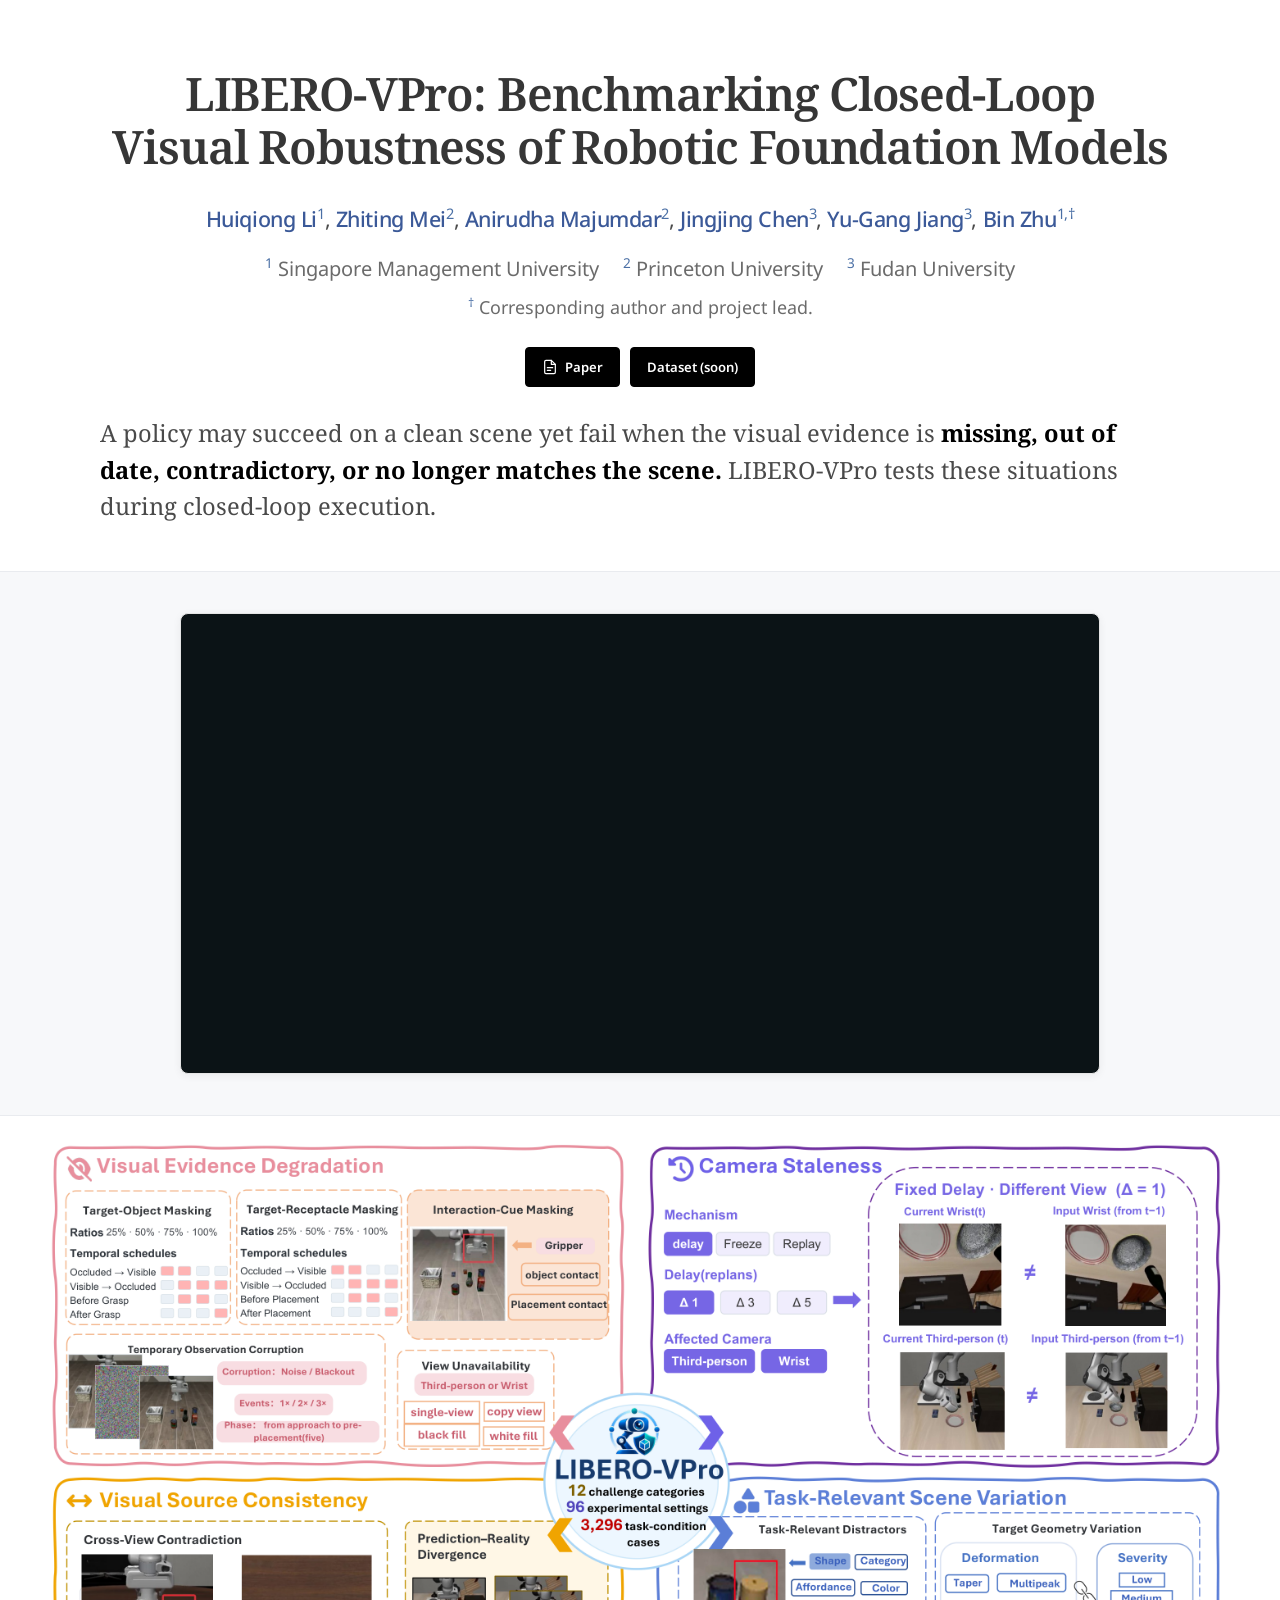
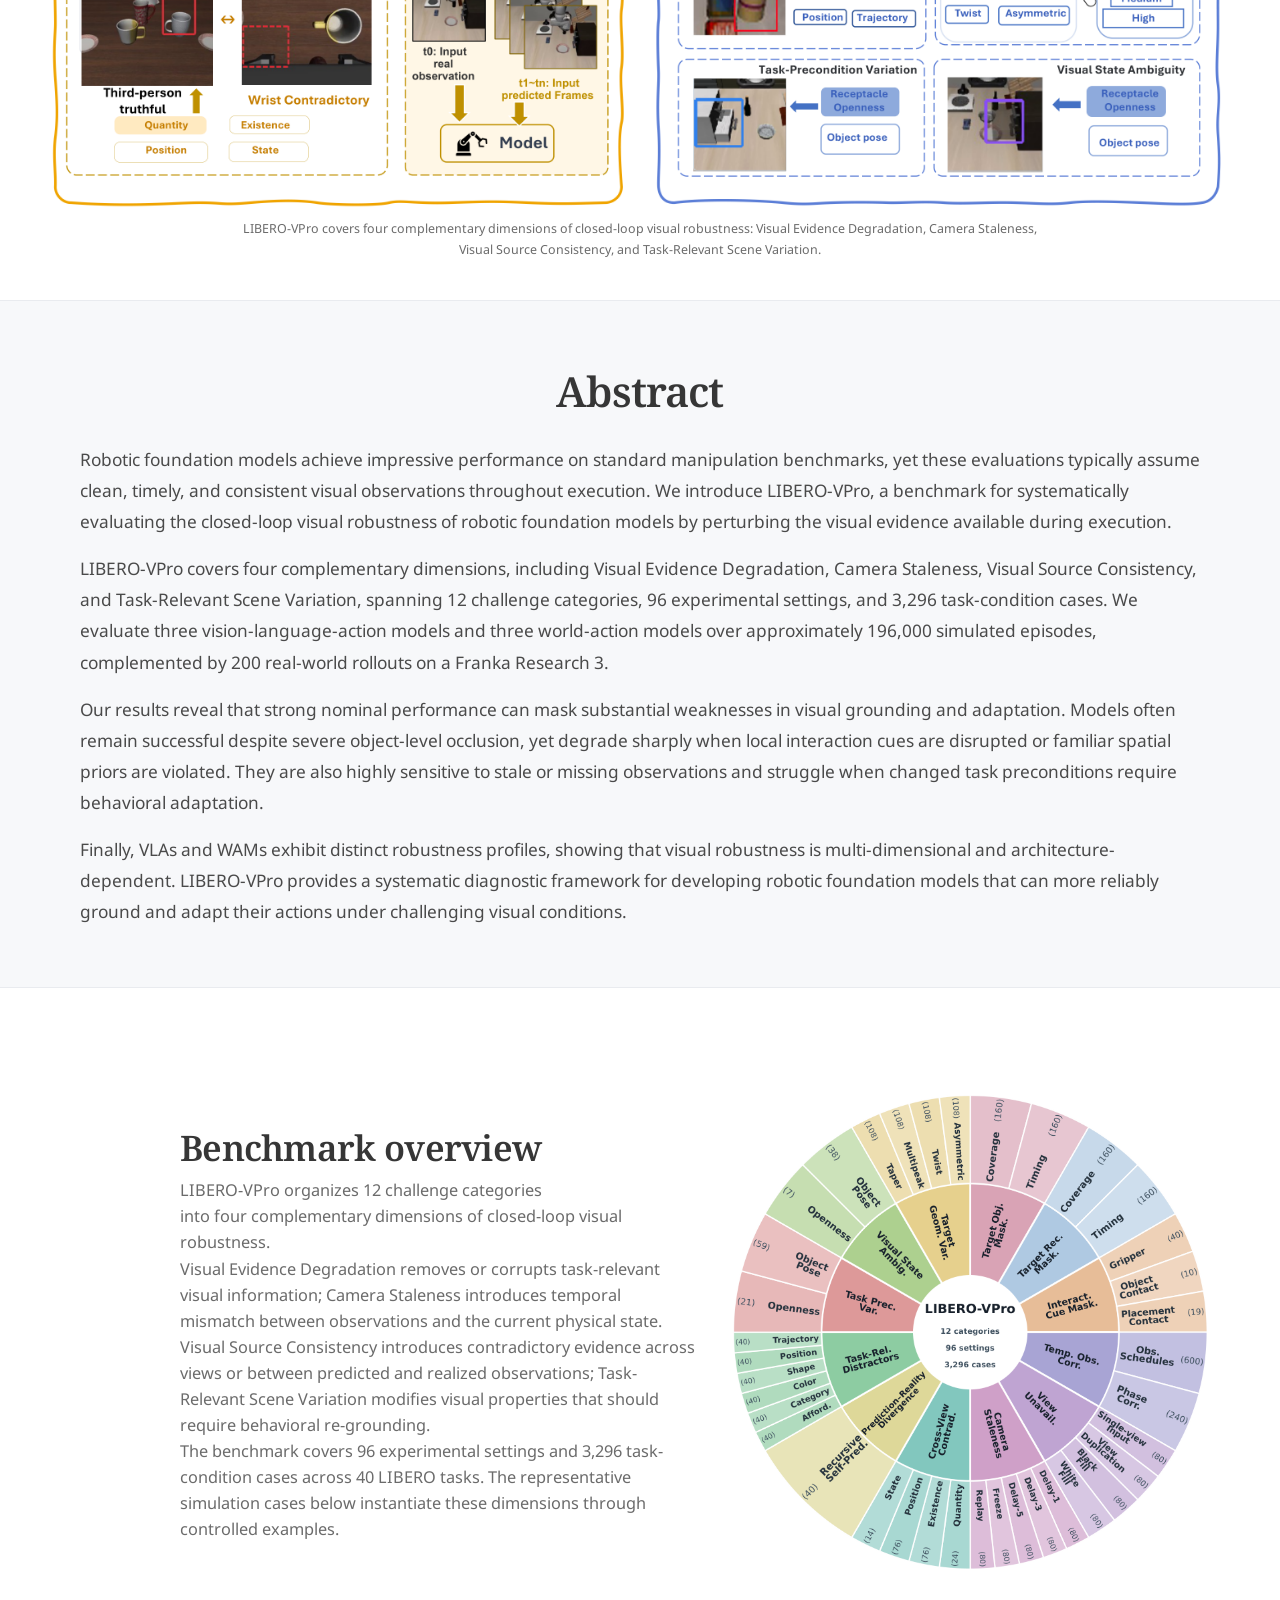
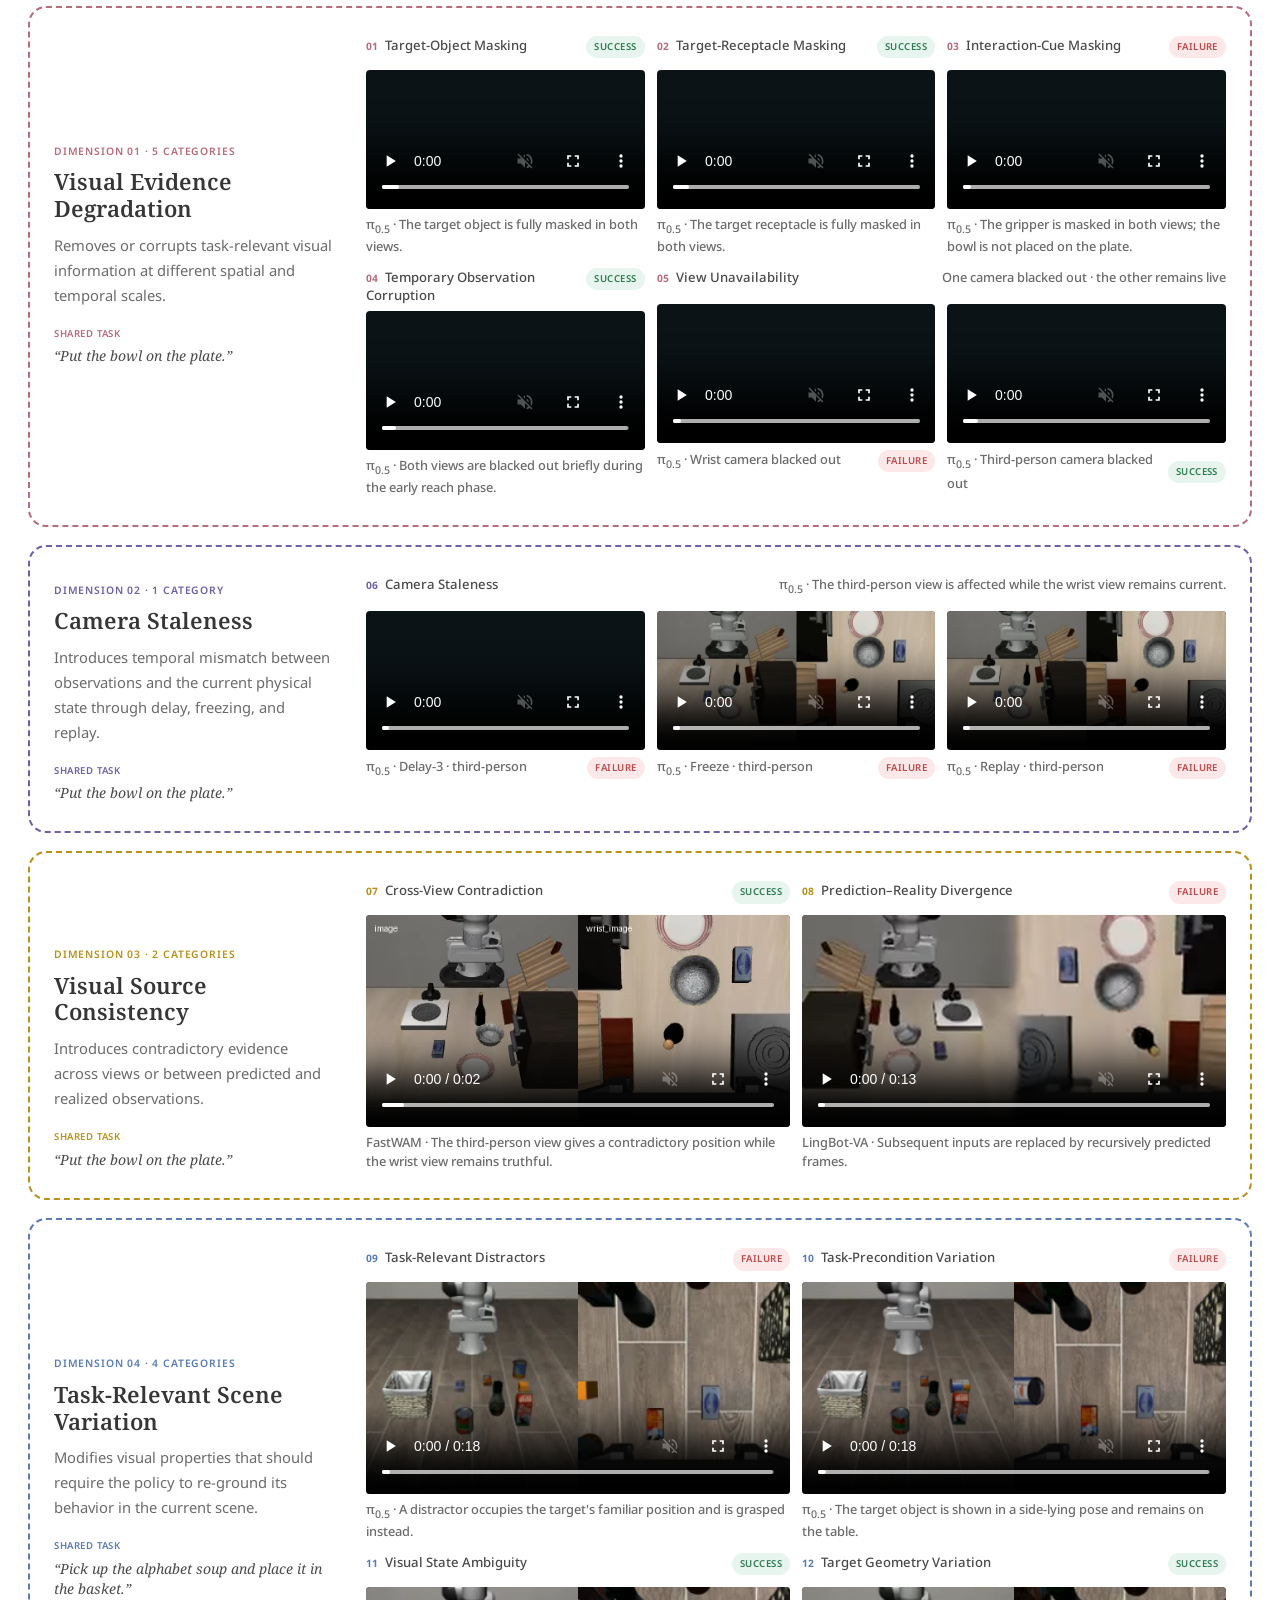
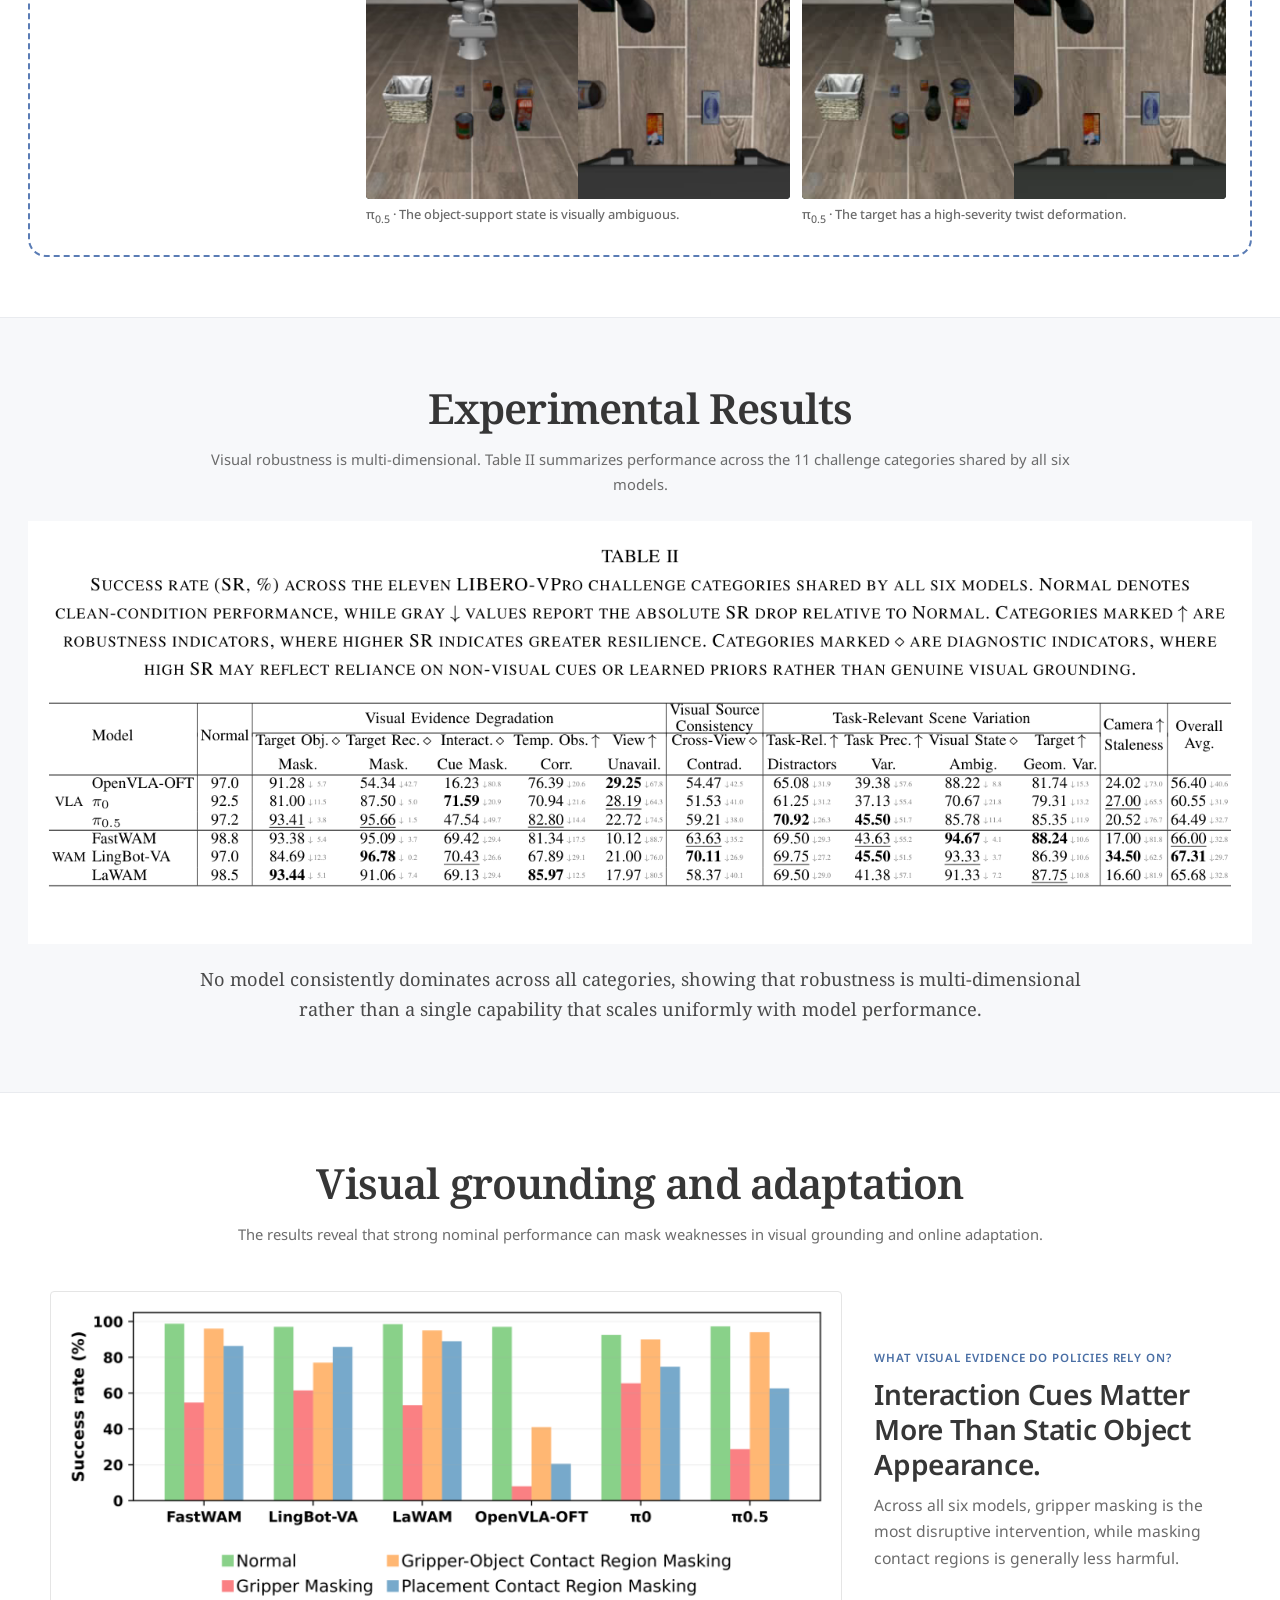
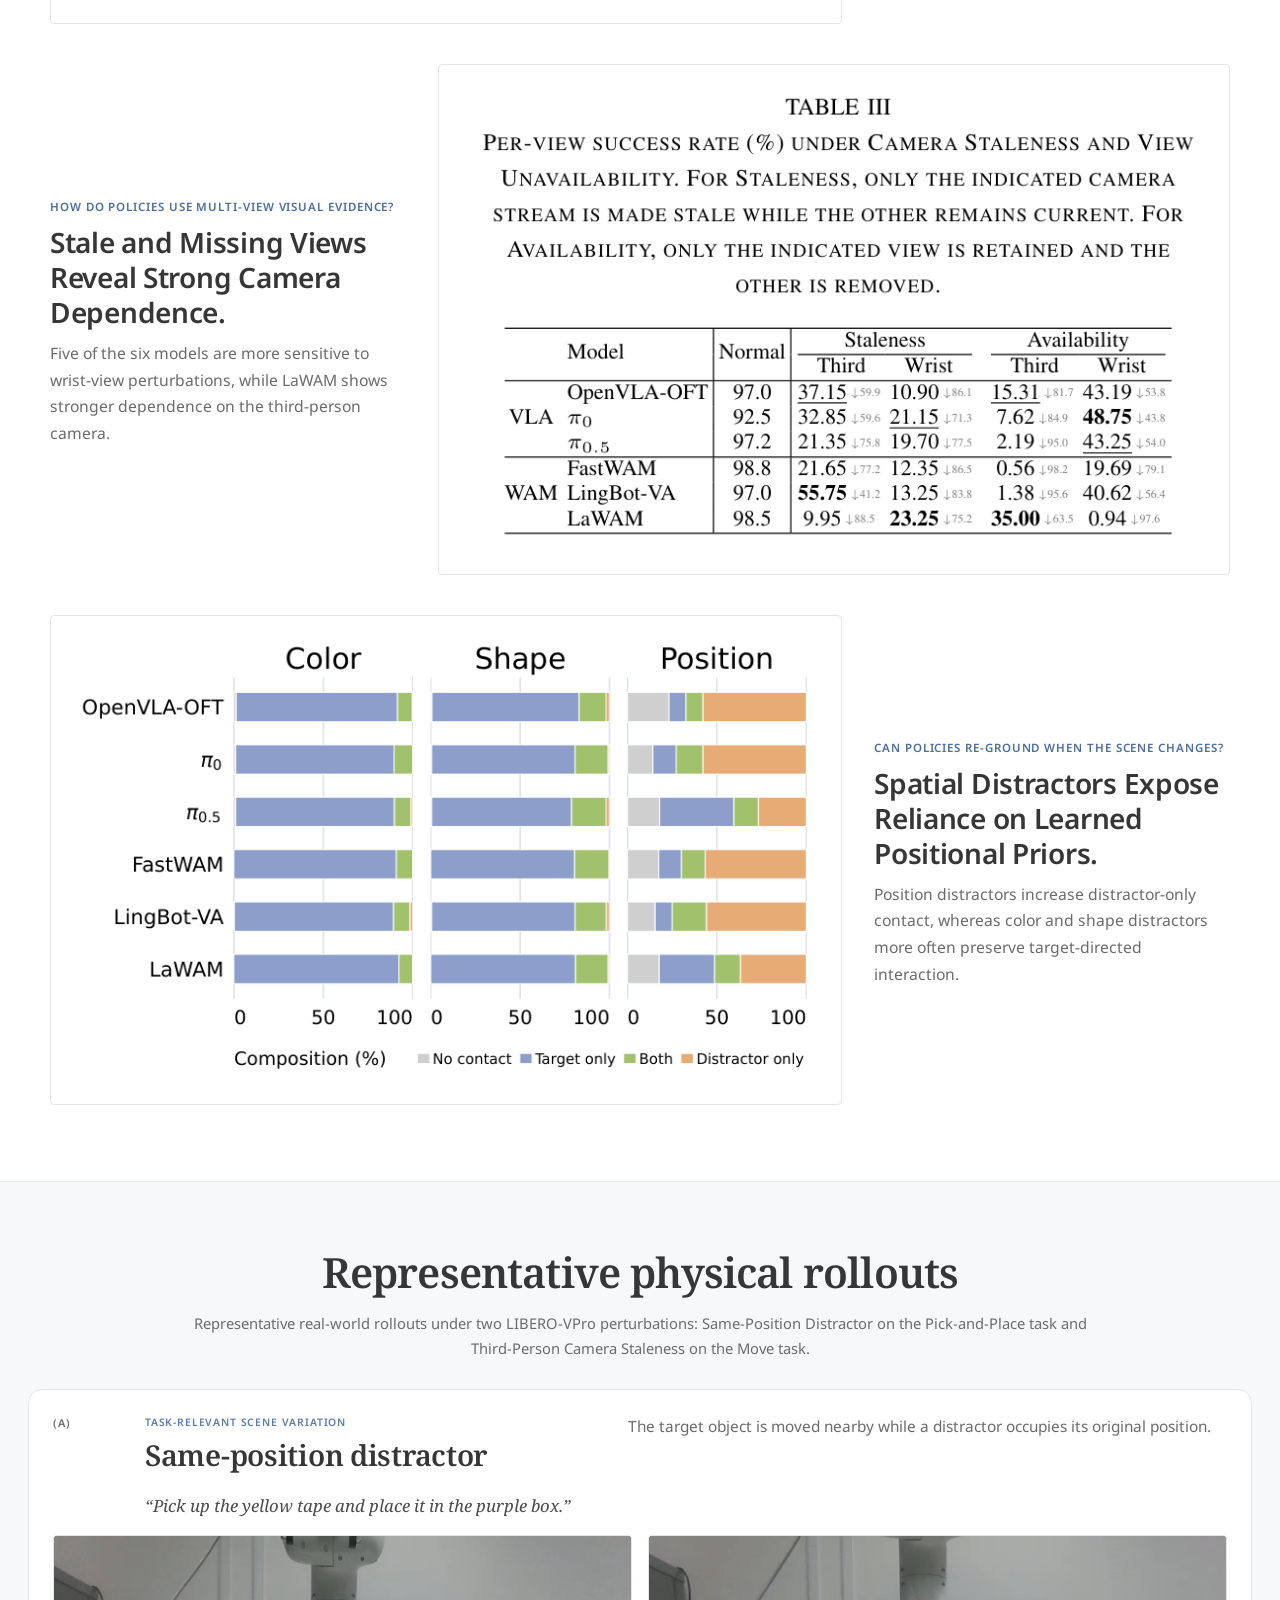
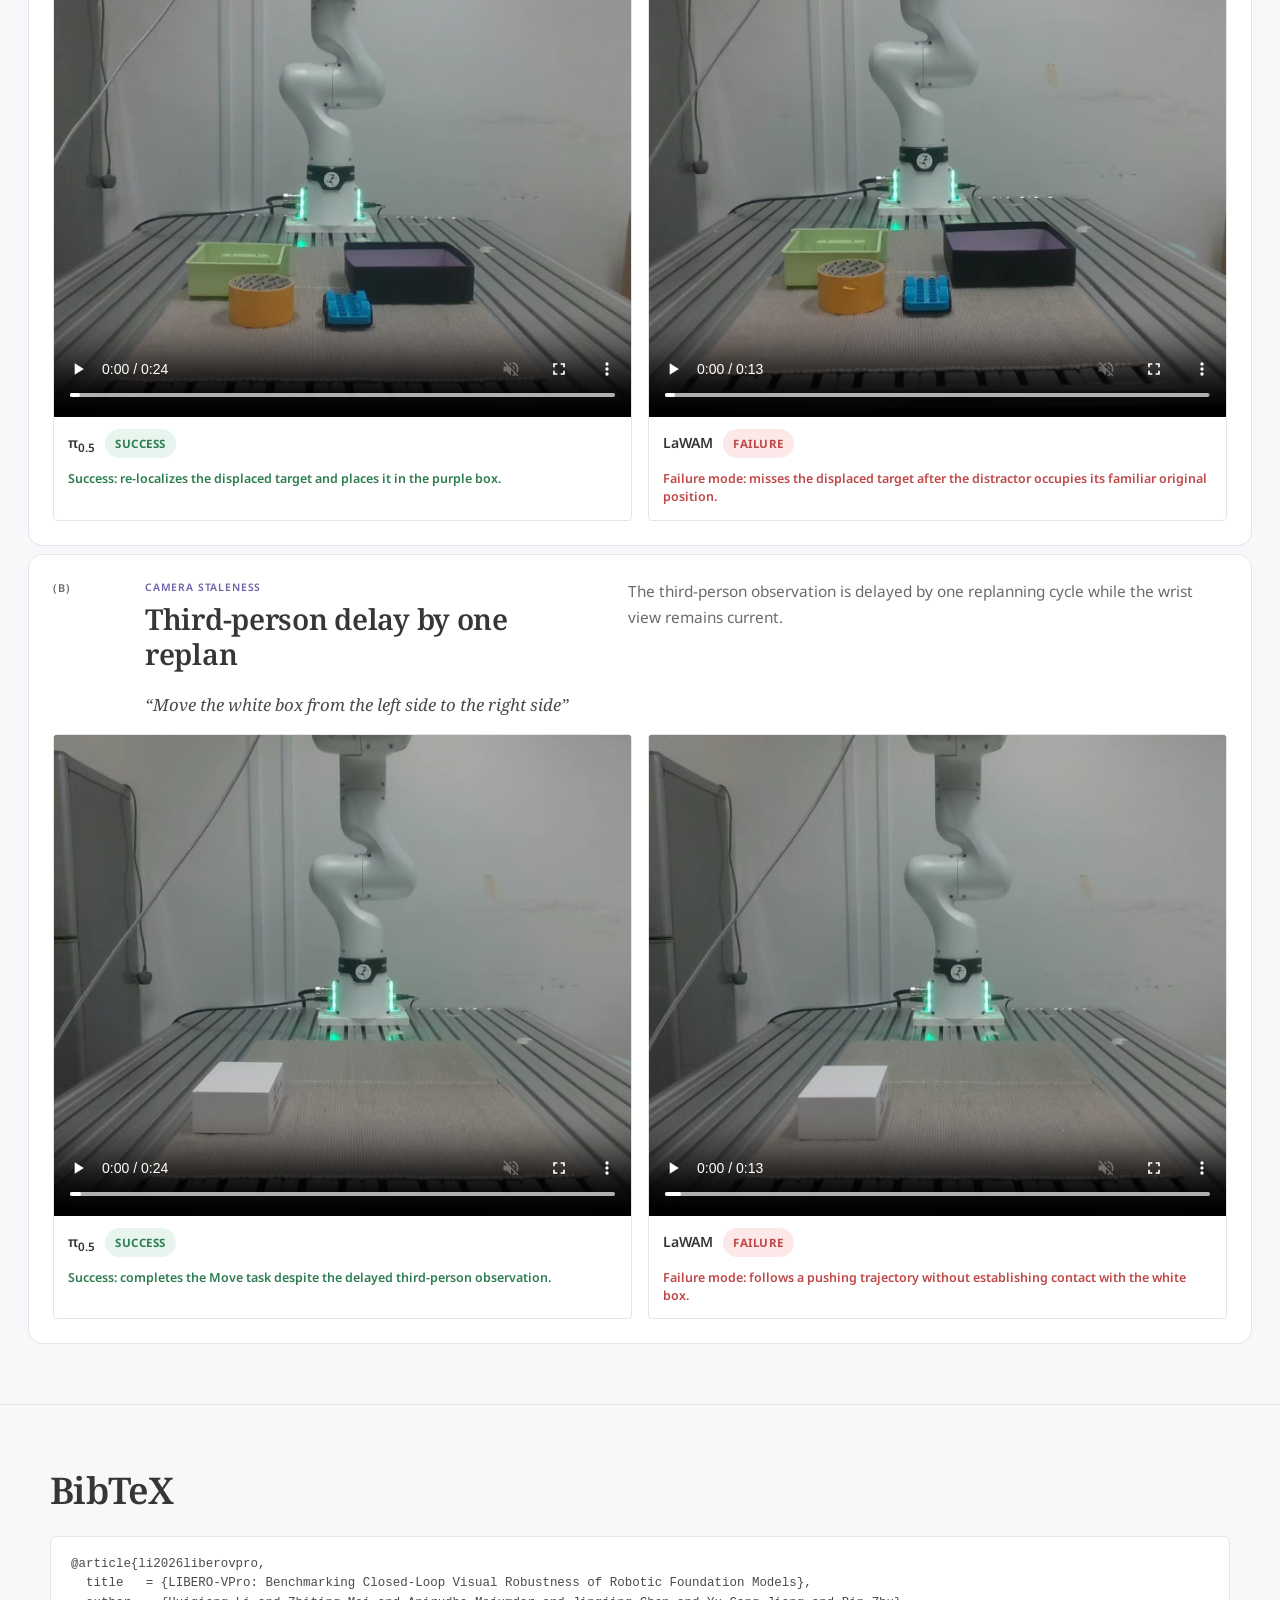
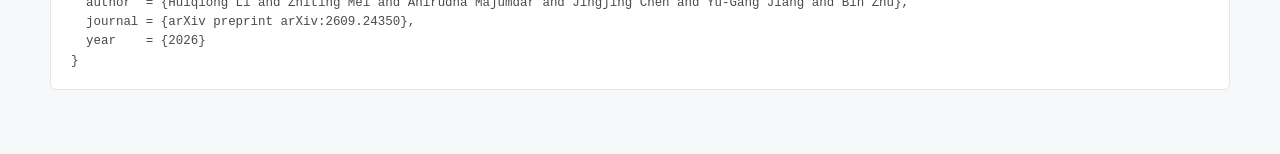
==== commit 9718380a: "Place teaser above top project video" ====
--- a/index.html
+++ b/index.html
@@ -51,6 +51,14 @@
       </div>
     </section>
 
+    <section class="teaser" id="overview">
+      <div class="container">
+        <div class="takeaway">
+          <p>A policy may succeed on a clean scene yet fail when the visual evidence is <strong>missing, out of date, contradictory, or no longer matches the scene.</strong> LIBERO-VPro tests these situations during closed-loop execution.</p>
+        </div>
+      </div>
+    </section>
+
     <section class="section project-video-section" id="video">
       <div class="container">
         <figure class="project-video-card">
@@ -62,11 +70,8 @@
       </div>
     </section>
 
-    <section class="teaser" id="overview">
-      <div class="container">
-        <div class="takeaway">
-          <p>A policy may succeed on a clean scene yet fail when the visual evidence is <strong>missing, out of date, contradictory, or no longer matches the scene.</strong> LIBERO-VPro tests these situations during closed-loop execution.</p>
-        </div>
+    <section class="teaser overview-figure">
+      <div class="container">
         <figure class="main-figure">
           <img src="assets/images/benchmark-overview-pdf.png" alt="LIBERO-VPro overview with four dimensions of closed-loop visual robustness" width="2880" height="1620">
           <figcaption>LIBERO-VPro covers four complementary dimensions of closed-loop visual robustness: Visual Evidence Degradation, Camera Staleness, Visual Source Consistency, and Task-Relevant Scene Variation.</figcaption>
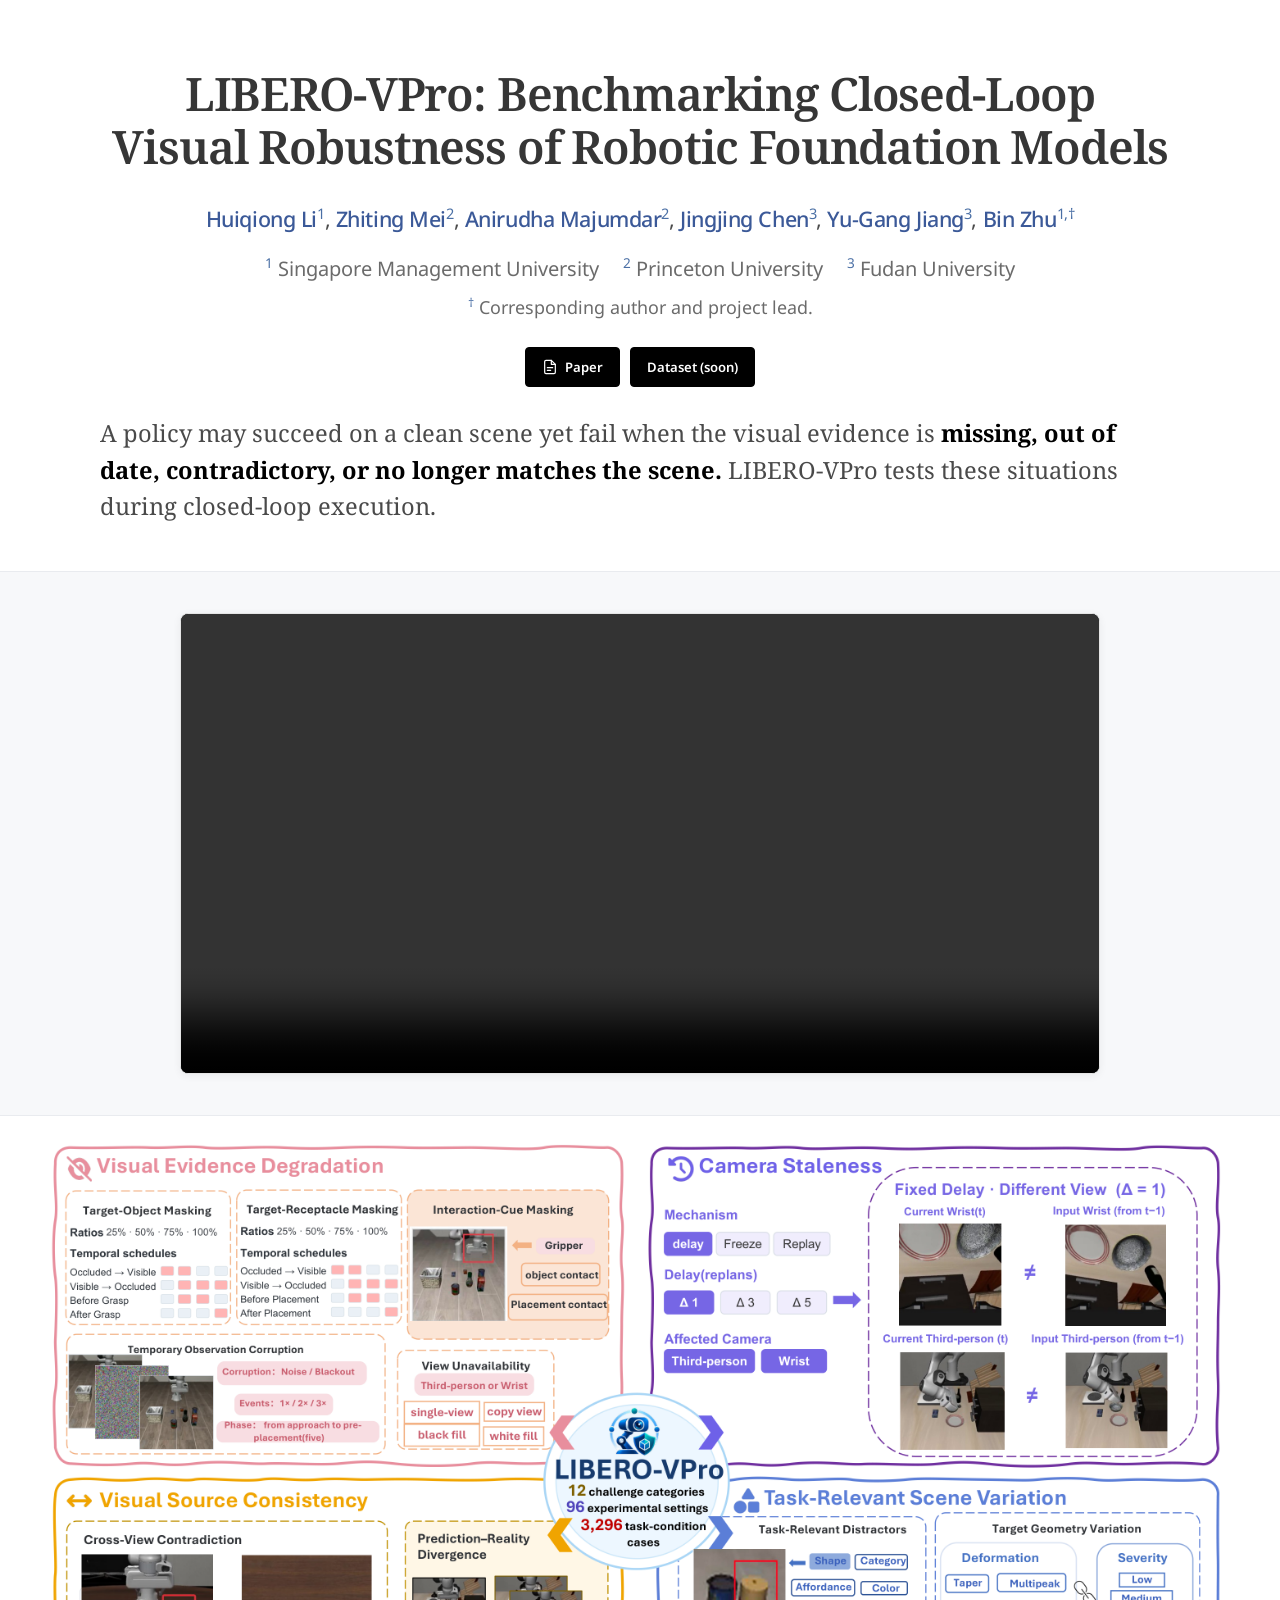
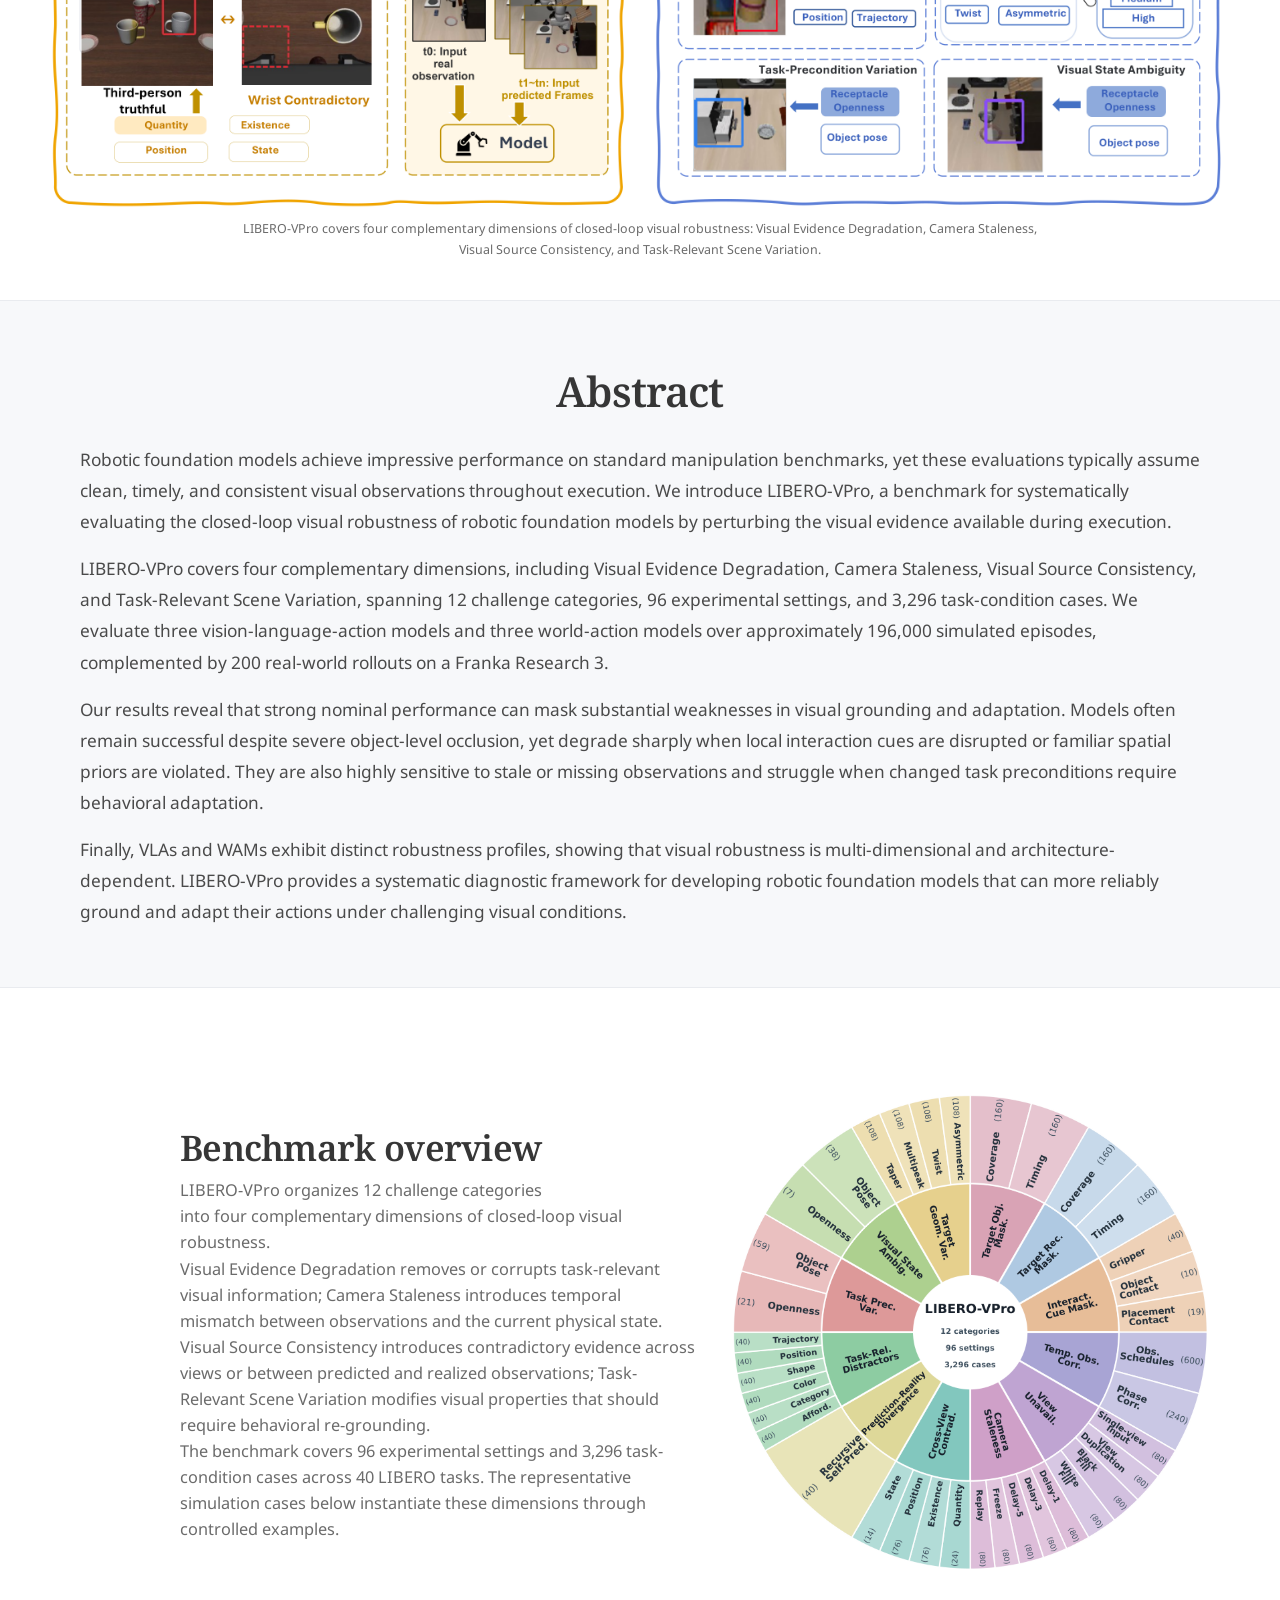
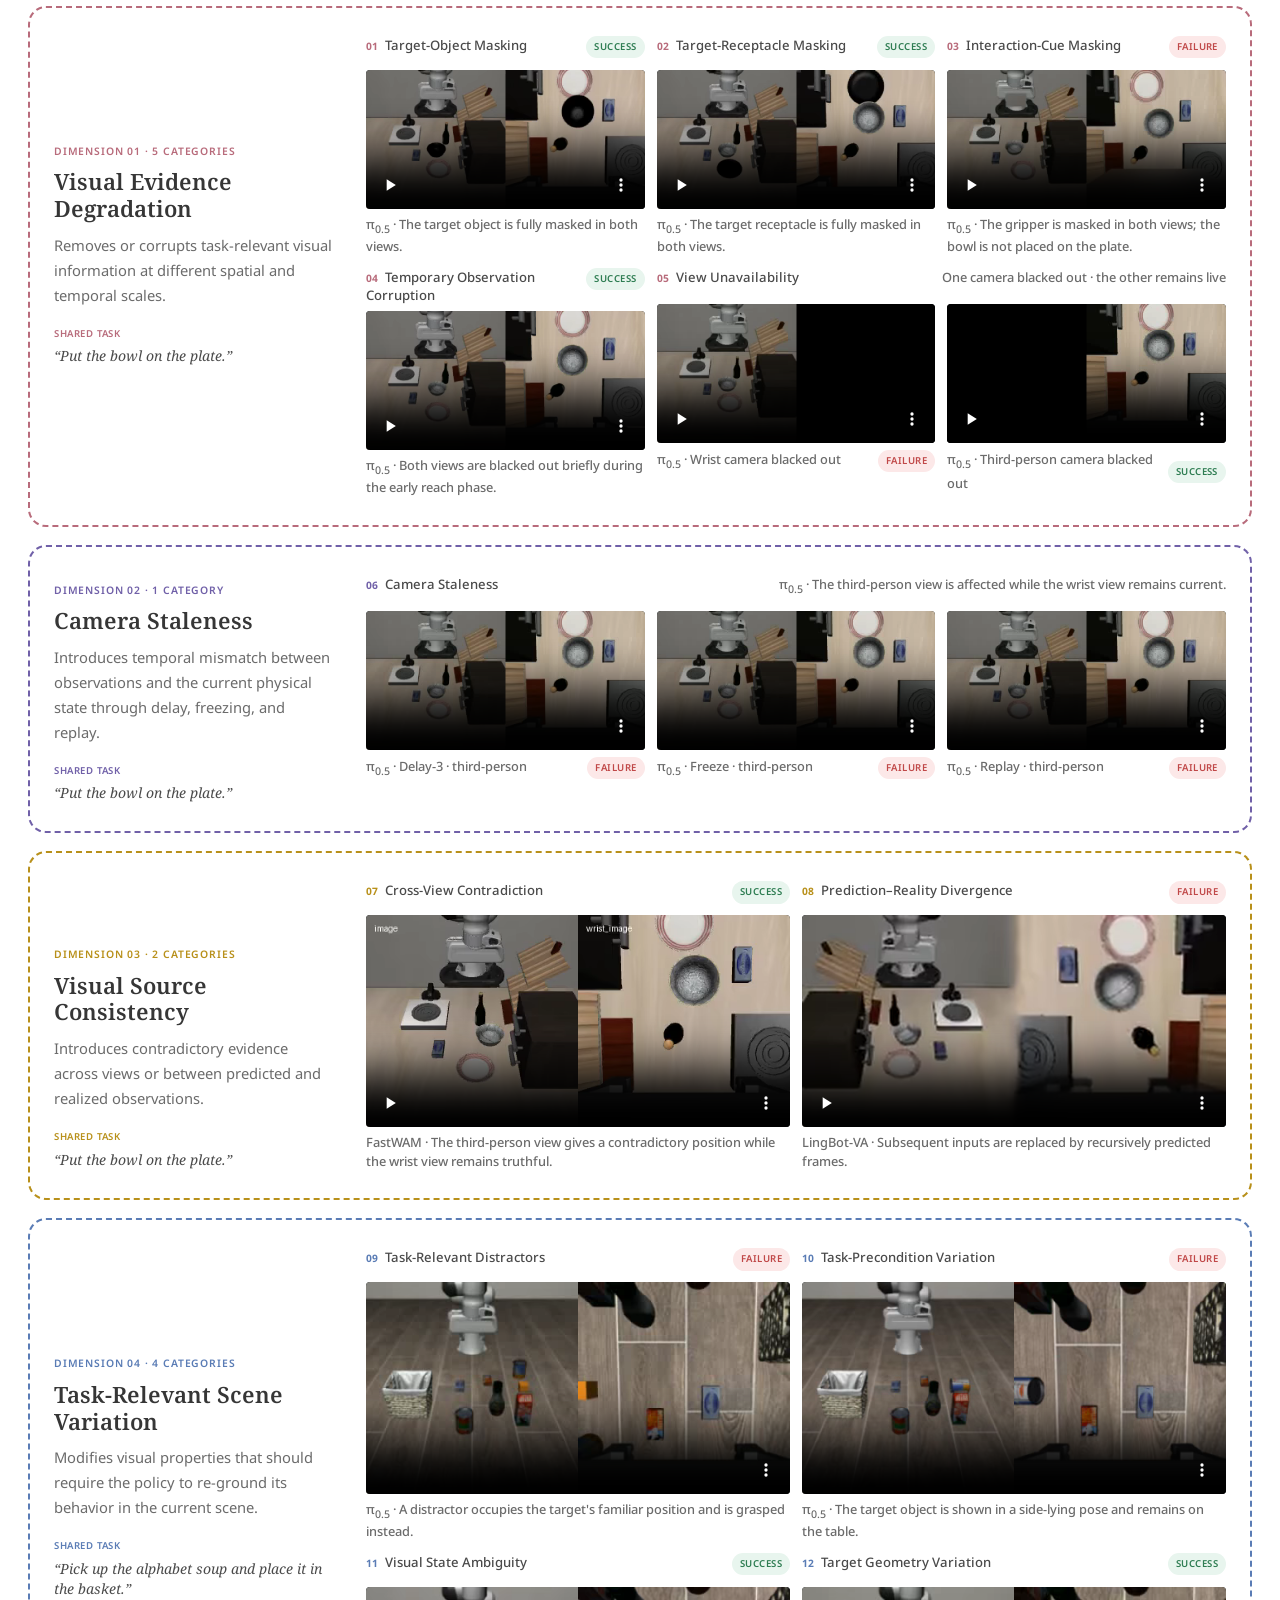
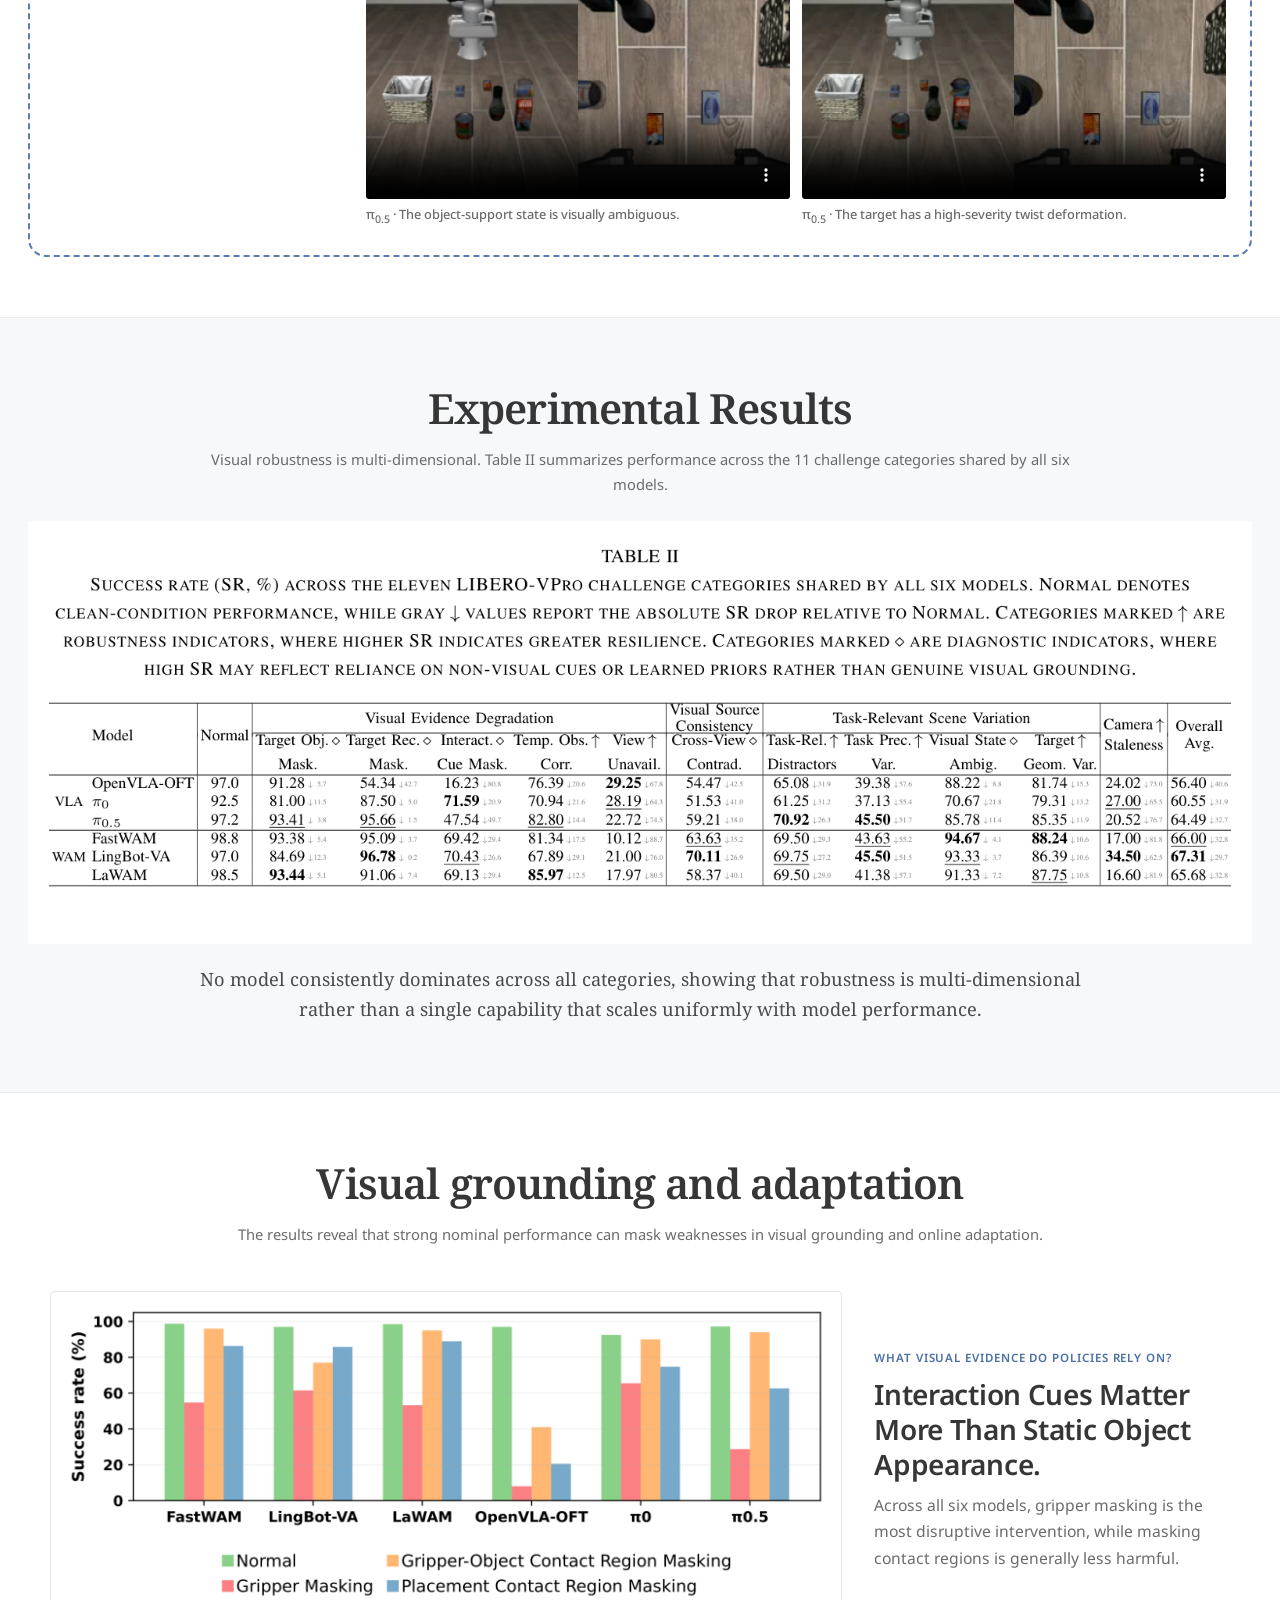
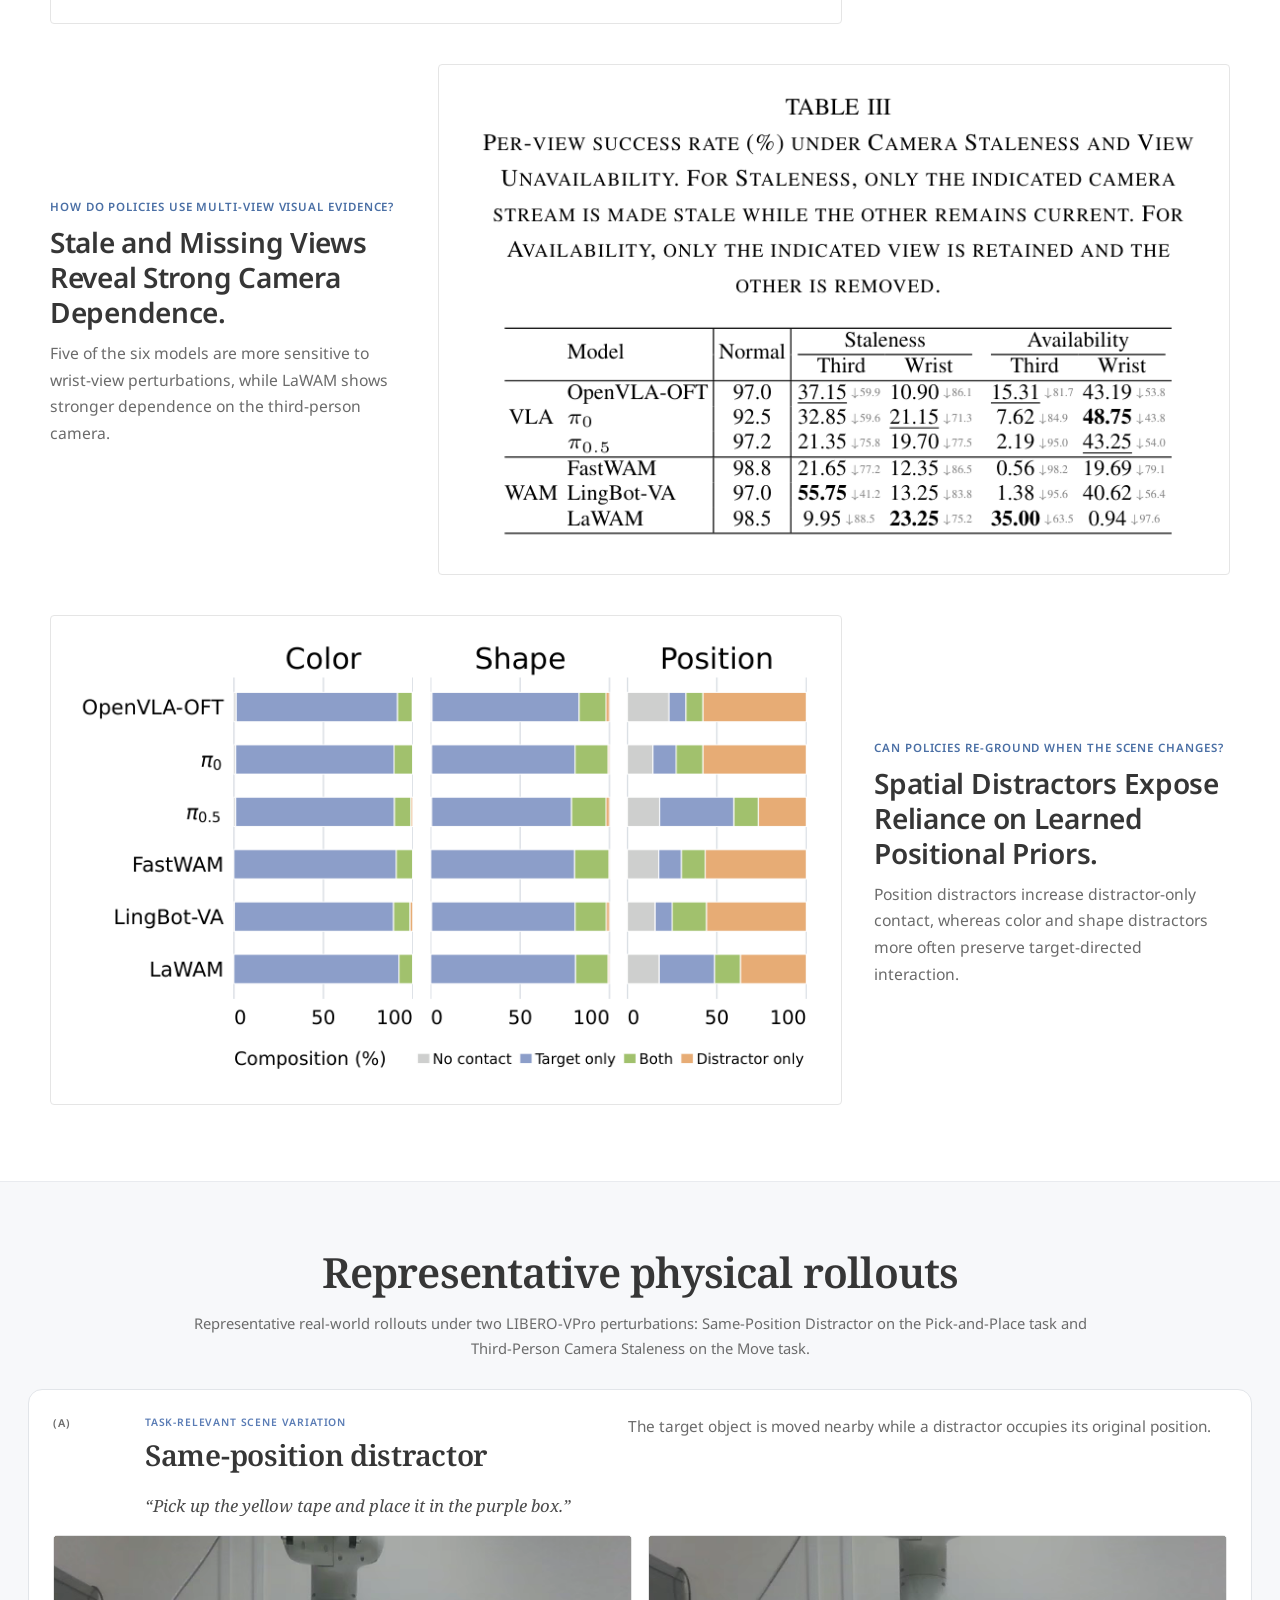
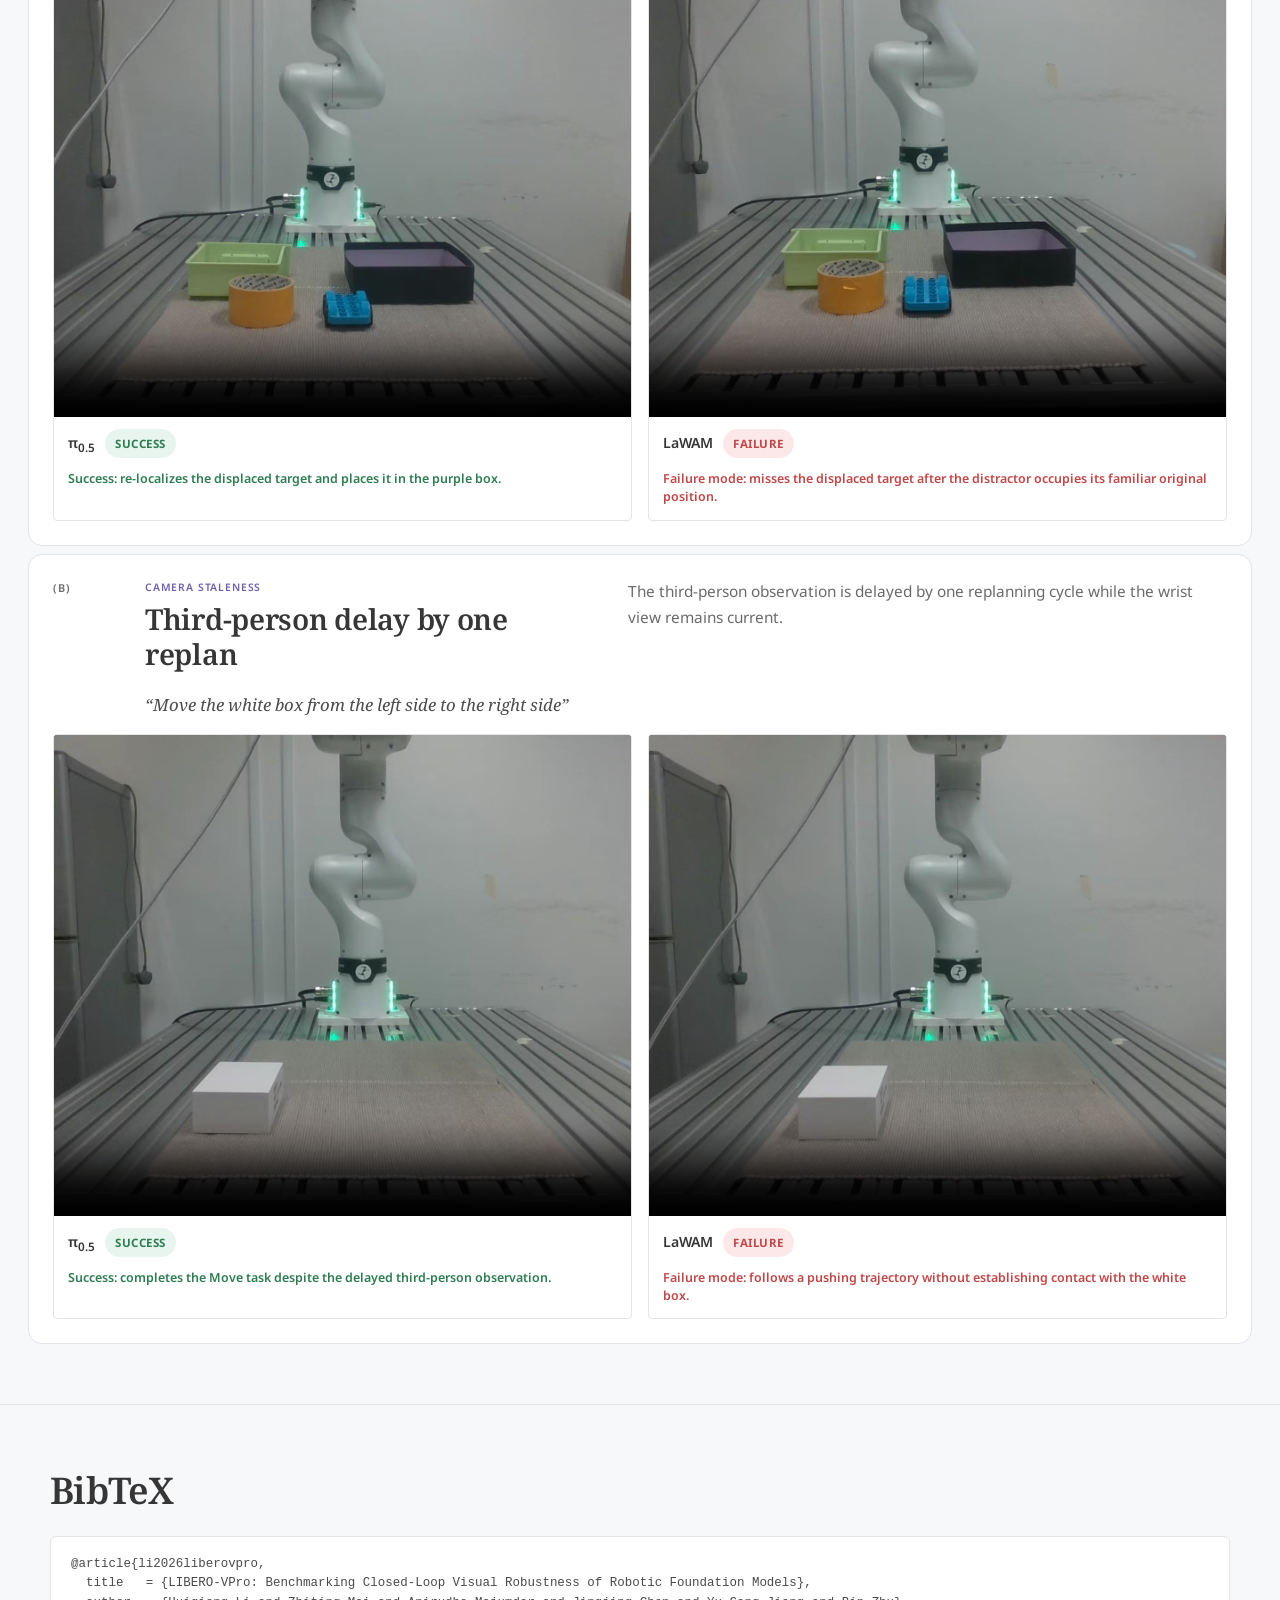
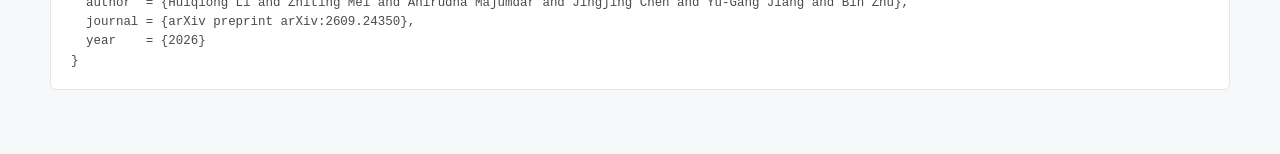
==== commit e66c2196: "Restore project video controls" ====
--- a/index.html
+++ b/index.html
@@ -62,7 +62,7 @@
     <section class="section project-video-section" id="video">
       <div class="container">
         <figure class="project-video-card">
-          <video autoplay muted loop playsinline preload="metadata" width="1280" height="720" aria-label="LIBERO-VPro project video">
+          <video controls autoplay muted loop playsinline preload="metadata" width="1280" height="720" aria-label="LIBERO-VPro project video">
             <source src="assets/videos/ICRA27_LIBERO_VPro_website.mp4" type="video/mp4">
             Your browser does not support embedded video.
           </video>
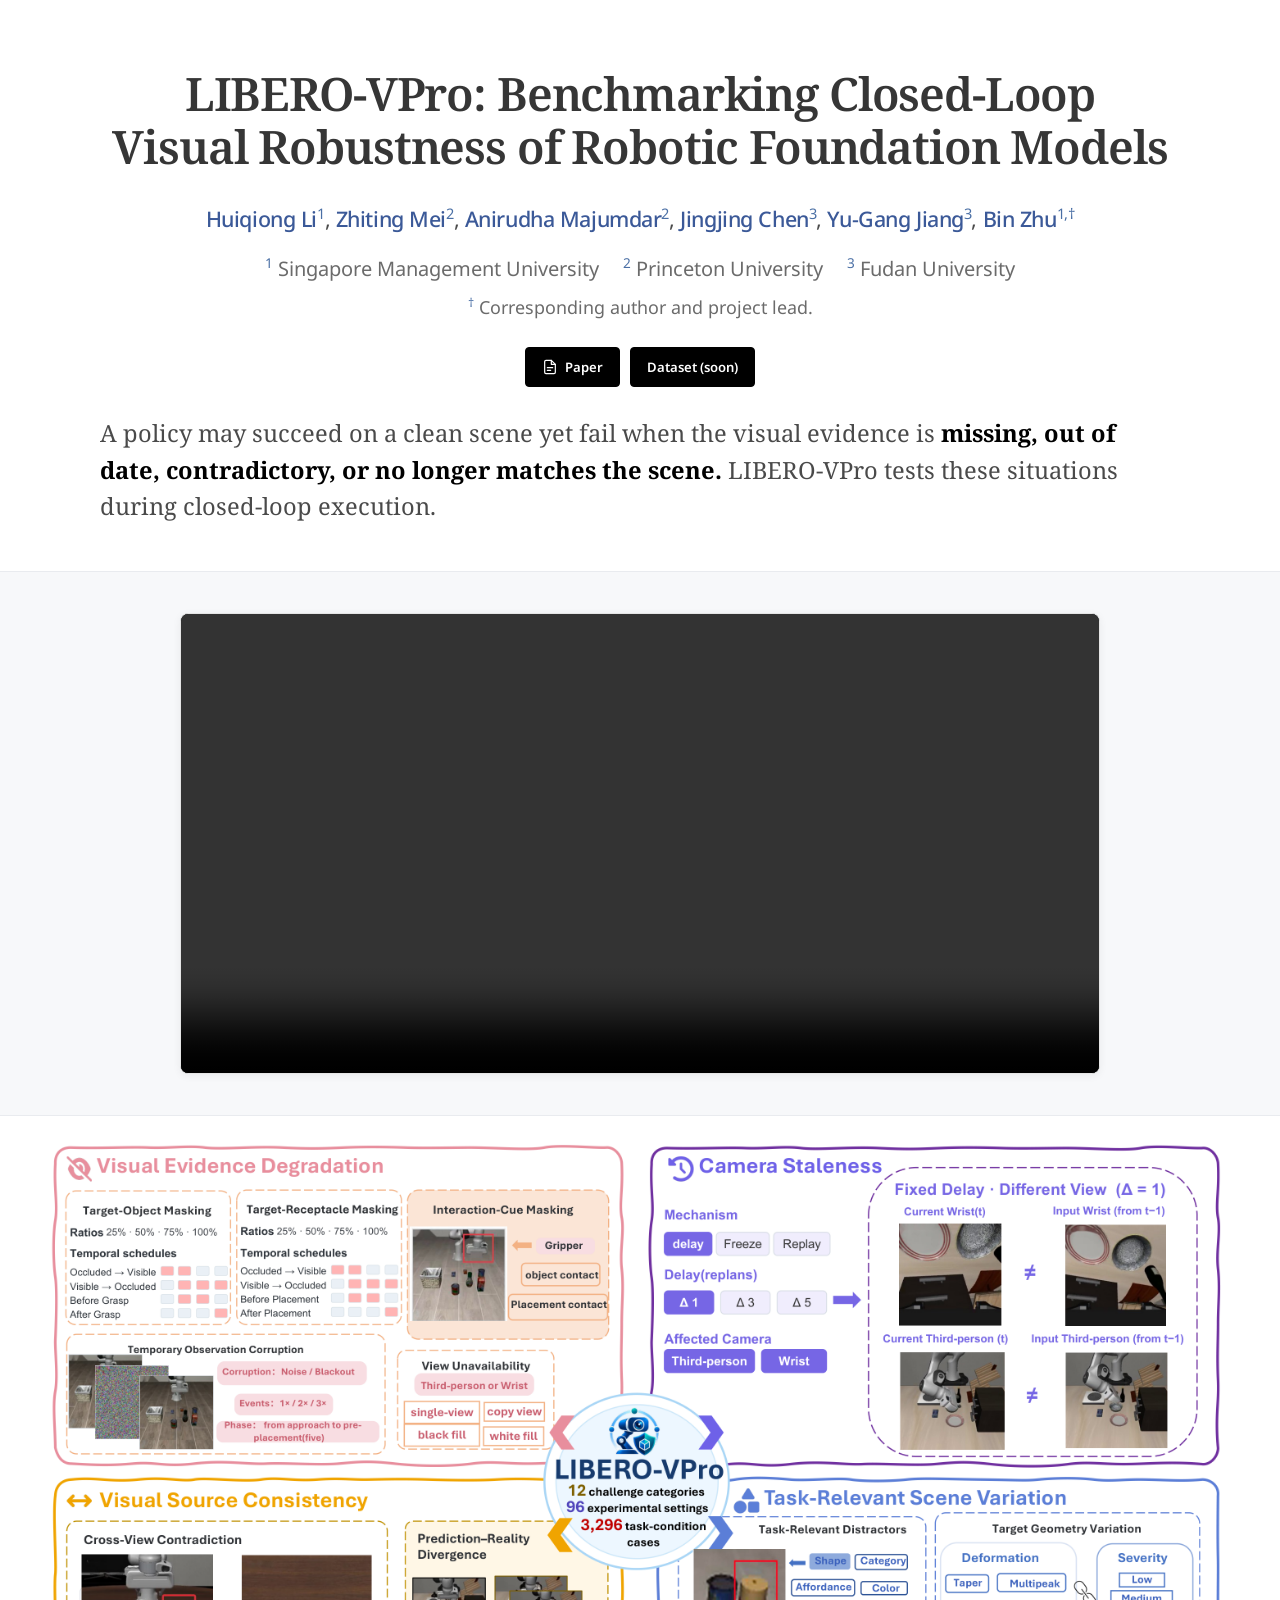
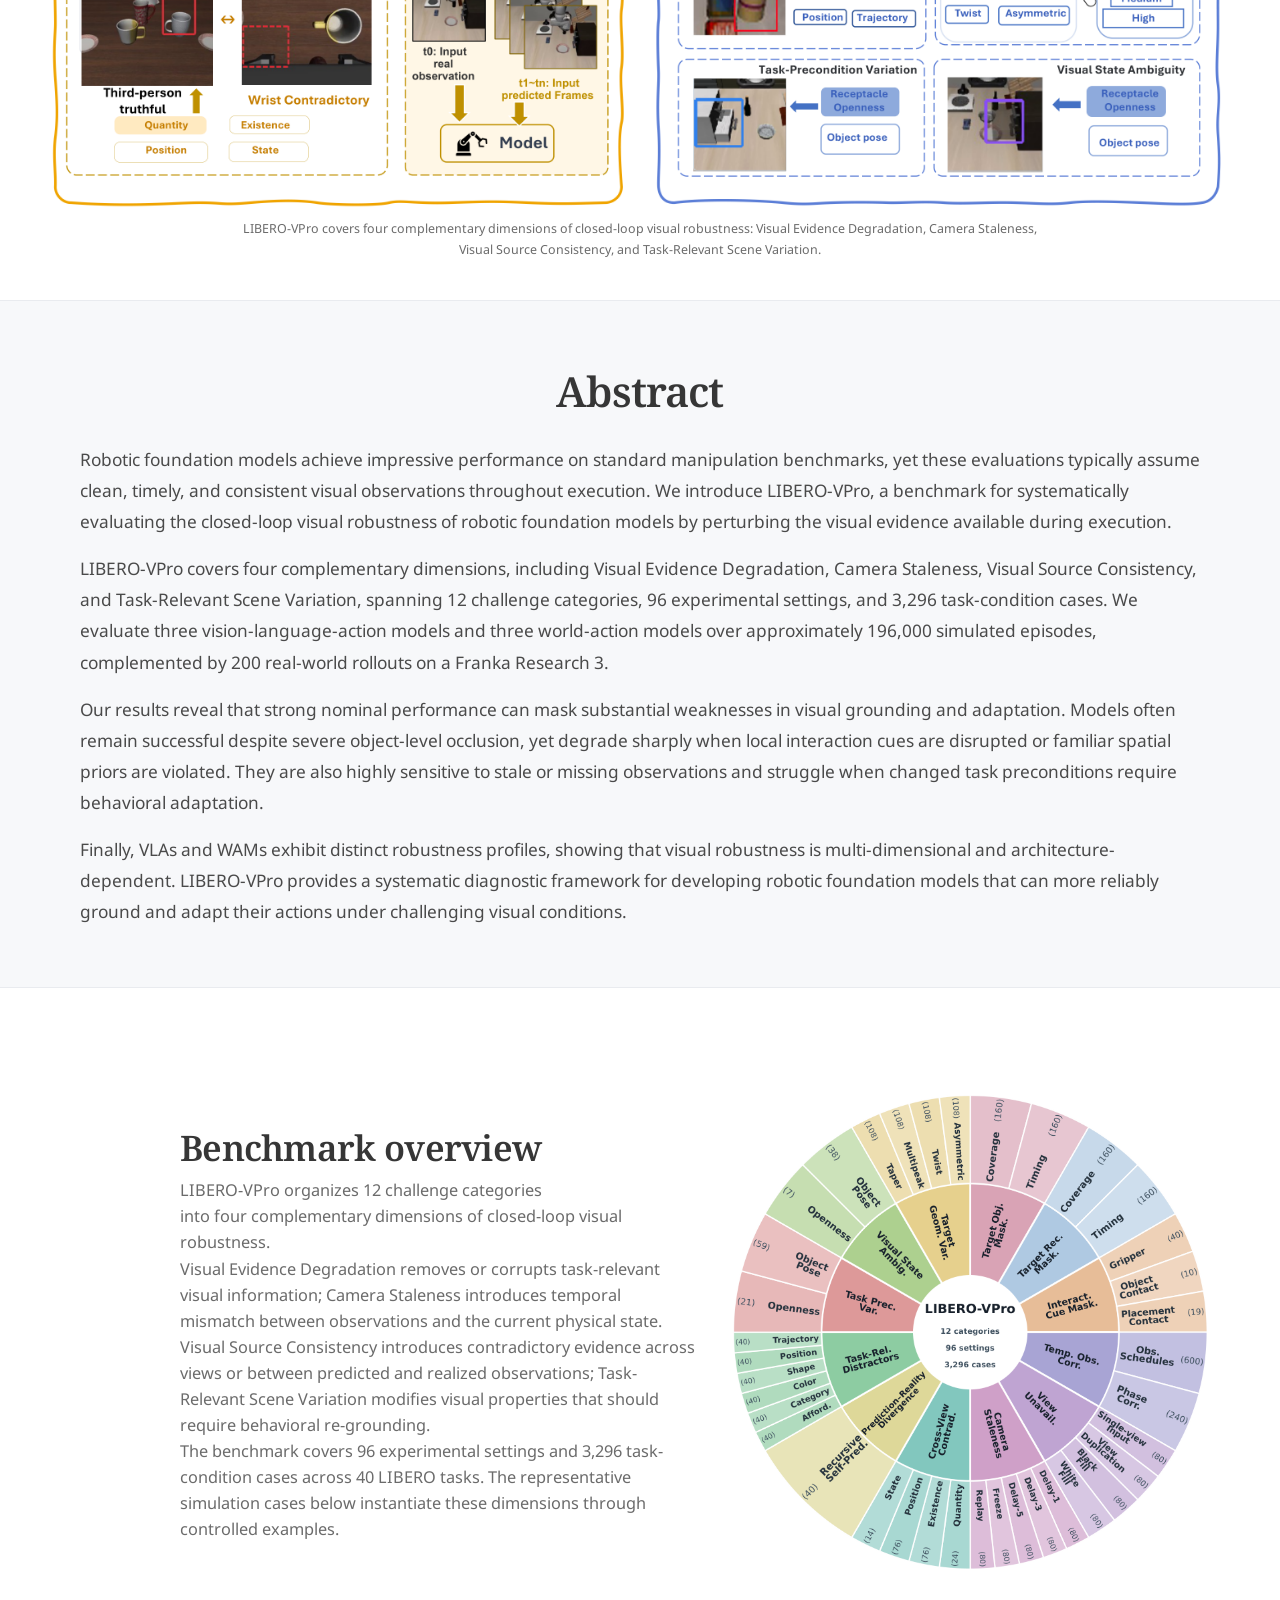
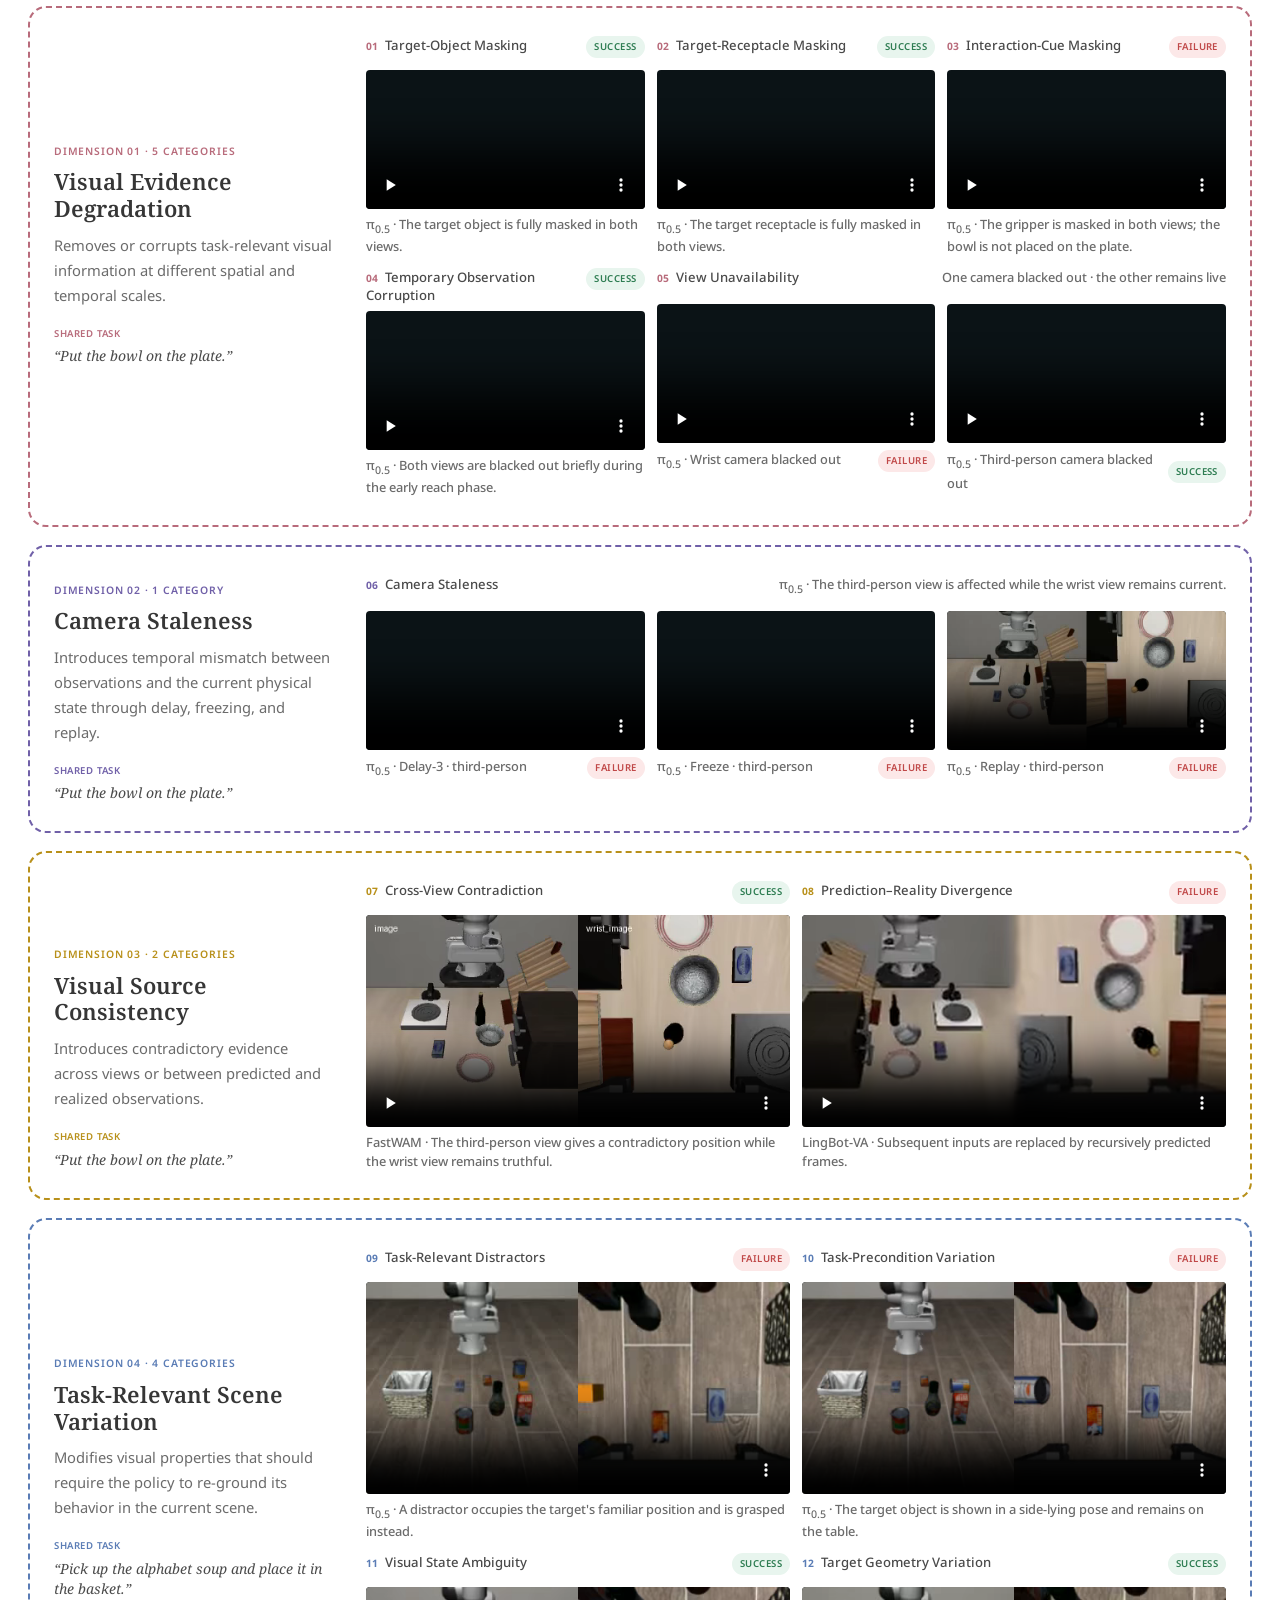
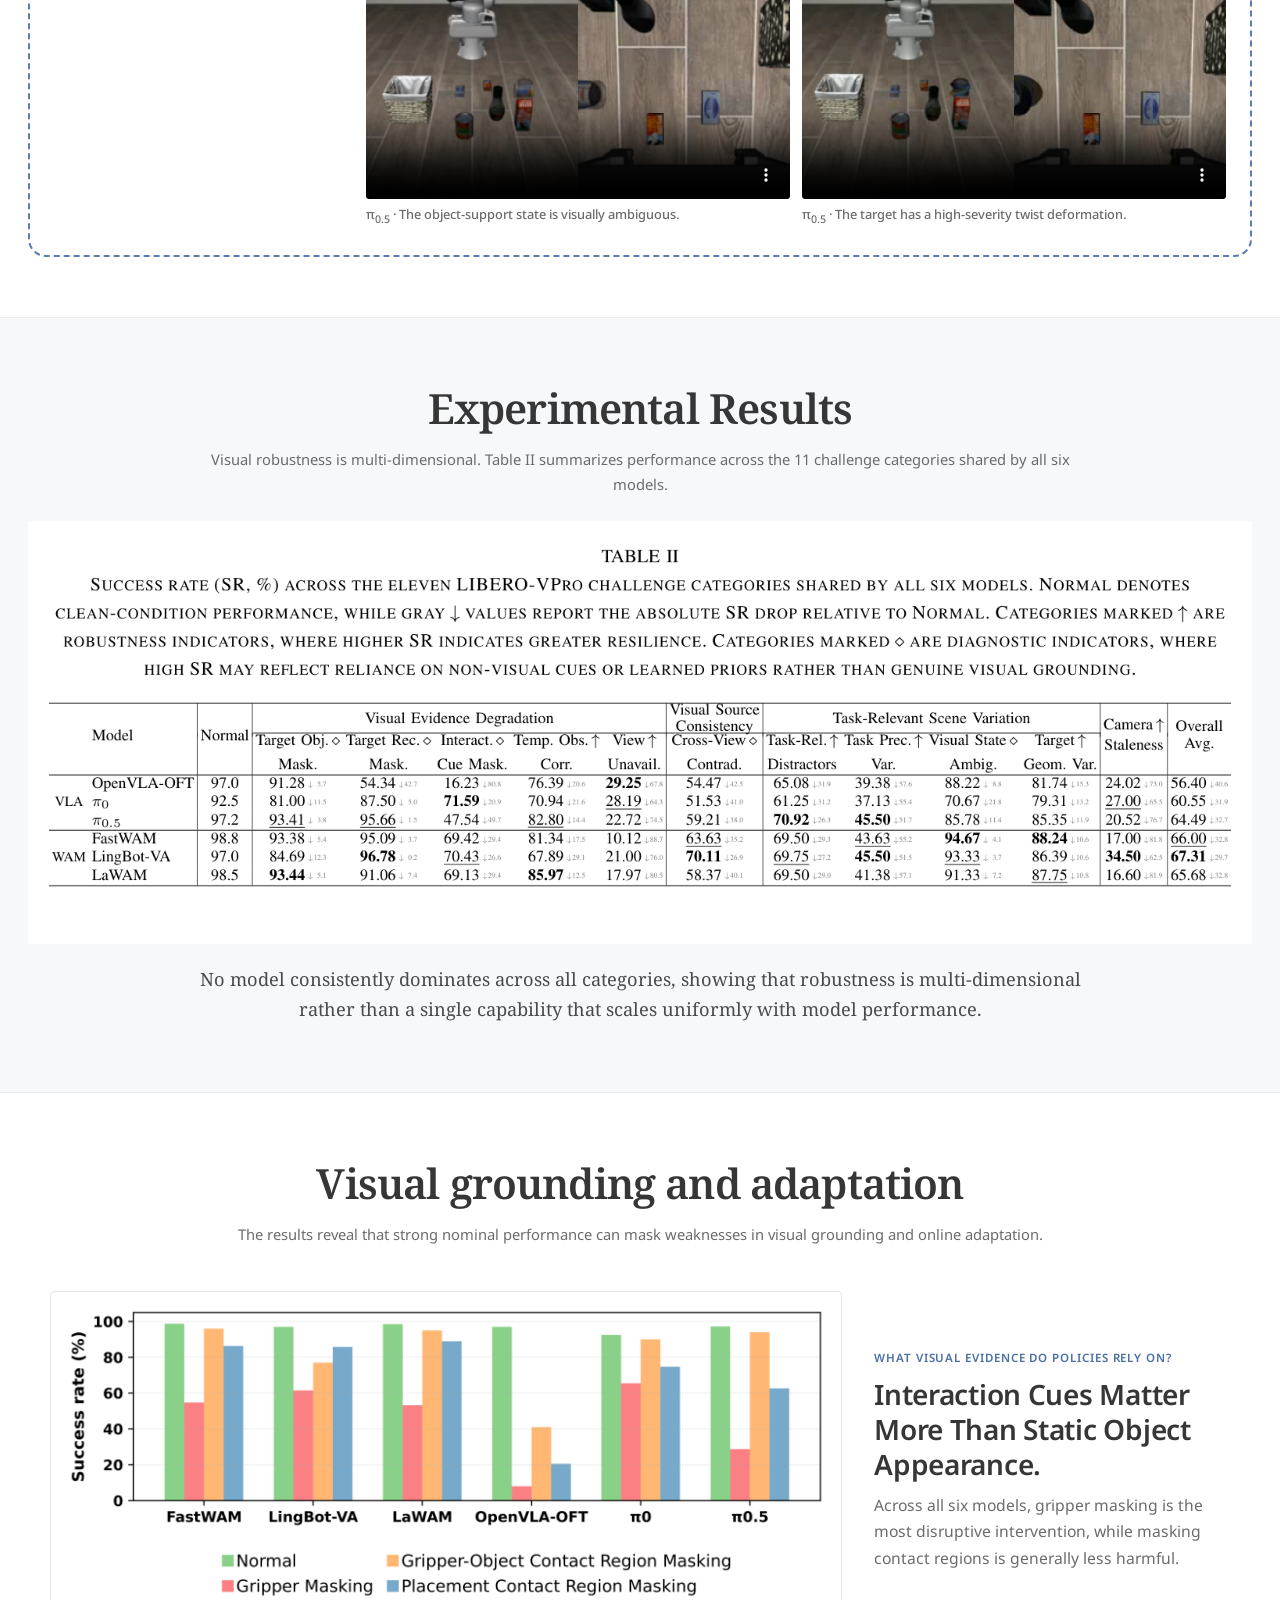
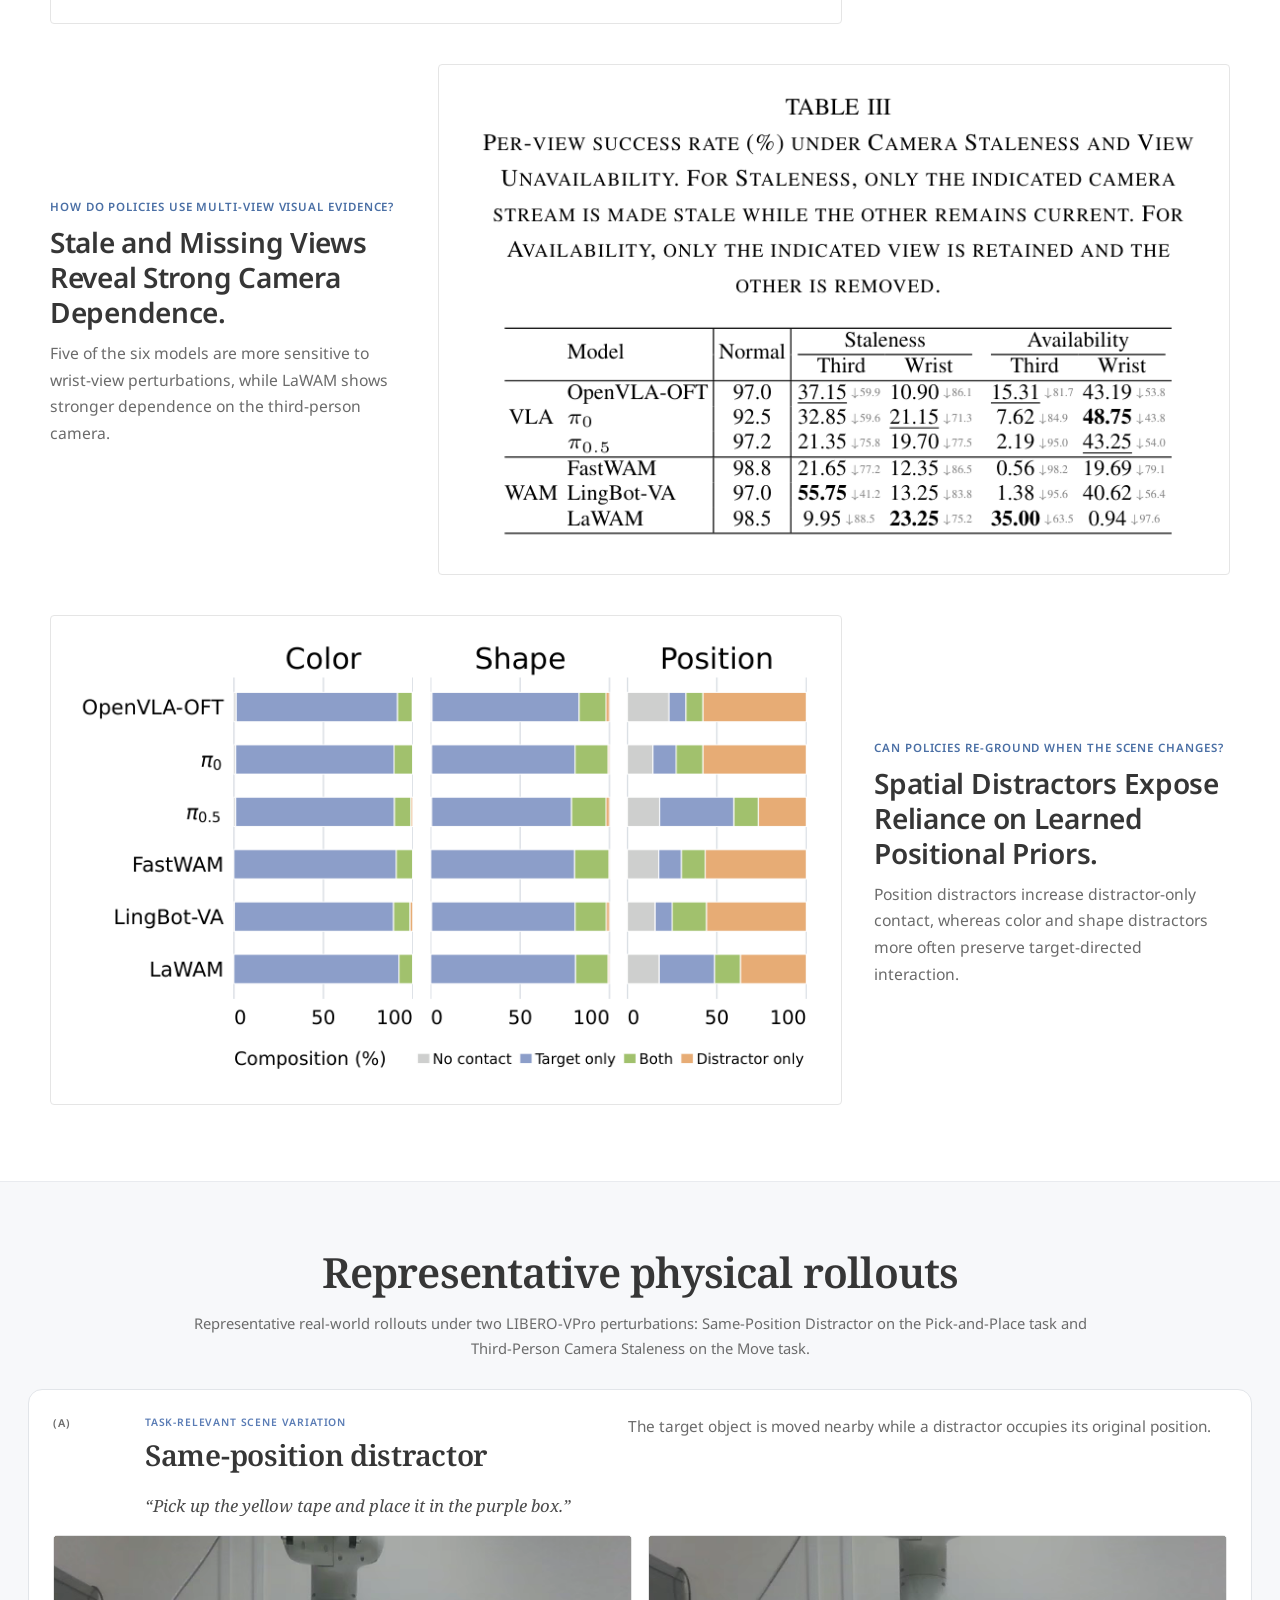
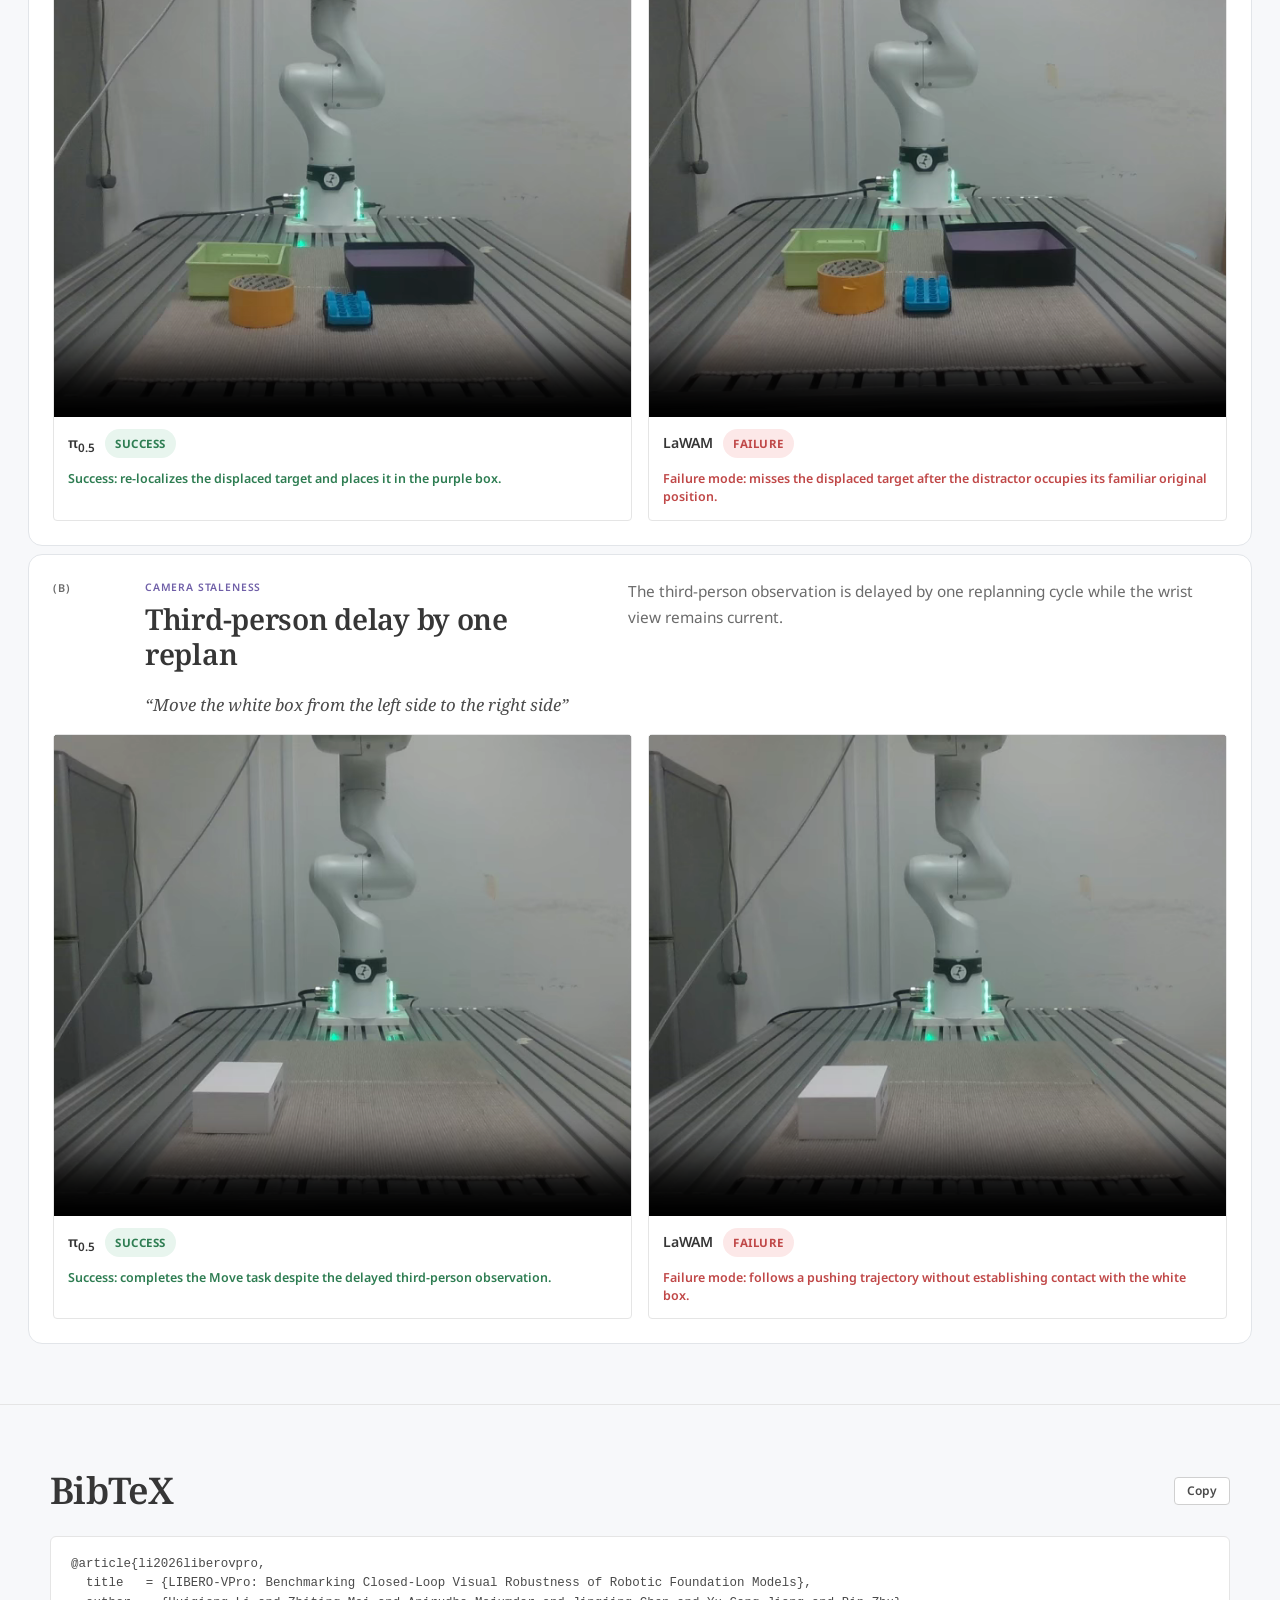
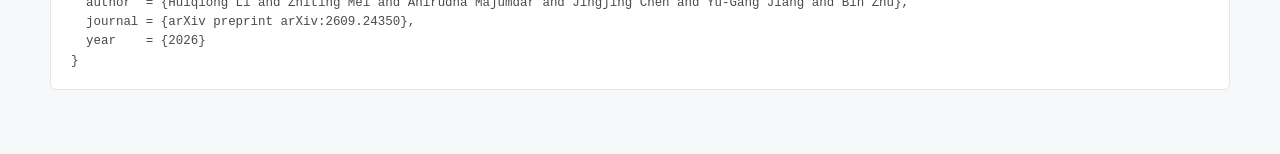
==== commit db4aeb3b: "Add BibTeX copy button" ====
--- a/index.html
+++ b/index.html
@@ -17,8 +17,8 @@
   <link rel="preconnect" href="https://fonts.googleapis.com">
   <link rel="preconnect" href="https://fonts.gstatic.com" crossorigin>
   <link href="https://fonts.googleapis.com/css2?family=Noto+Sans:wght@400;500;600;700&amp;family=Noto+Serif:wght@400;500;600;700&amp;display=swap" rel="stylesheet">
-  <link rel="stylesheet" href="assets/css/site.css?v=20260923-2">
-  <script src="assets/js/site.js" defer></script>
+  <link rel="stylesheet" href="assets/css/site.css?v=20260923-3">
+  <script src="assets/js/site.js?v=20260923-1" defer></script>
 </head>
 <body>
   <a class="skip-link" href="#main-content">Skip to content</a>
@@ -238,8 +238,8 @@
 
   <footer class="citation-footer">
     <div class="container">
-      <h2 class="citation-title">BibTeX</h2>
-      <pre class="citation-bibtex"><code>@article{li2026liberovpro,
+      <div class="citation-code-header"><h2 class="citation-title">BibTeX</h2><button class="copy-citation" type="button" data-copy-target="citation-bibtex">Copy</button></div>
+      <pre id="citation-bibtex" class="citation-bibtex"><code>@article{li2026liberovpro,
   title   = {LIBERO-VPro: Benchmarking Closed-Loop Visual Robustness of Robotic Foundation Models},
   author  = {Huiqiong Li and Zhiting Mei and Anirudha Majumdar and Jingjing Chen and Yu-Gang Jiang and Bin Zhu},
   journal = {arXiv preprint arXiv:2609.24350},
--- a/assets/css/site.css
+++ b/assets/css/site.css
@@ -260,7 +260,10 @@
 .footer-inner strong { color: var(--ink); }
 
 .citation-footer { padding: 54px 0 64px; border-top: 1px solid var(--line); background: #f7f8fa; }
+.citation-code-header { display: flex; align-items: center; justify-content: space-between; gap: 16px; }
 .citation-title { margin: 0 0 14px; color: var(--ink); font-family: 'Noto Serif', Georgia, serif; font-size: clamp(1.7rem, 3vw, 2.3rem); font-weight: 600; letter-spacing: -.02em; }
+.copy-citation { margin-bottom: 14px; padding: 6px 12px; border: 1px solid var(--line-strong); border-radius: 4px; color: var(--ink-soft); font: 600 .75rem/1.2 'Noto Sans', sans-serif; background: #fff; cursor: pointer; }
+.copy-citation:hover { color: #fff; border-color: var(--deep); background: var(--deep); }
 .citation-bibtex { max-width: 100%; margin: 0; padding: 18px 20px; overflow-x: auto; border: 1px solid var(--line); border-radius: 6px; color: var(--ink-soft); font: .78rem/1.55 ui-monospace, SFMono-Regular, Menlo, Consolas, monospace; background: #fff; }
 
 @media (min-width: 961px) {
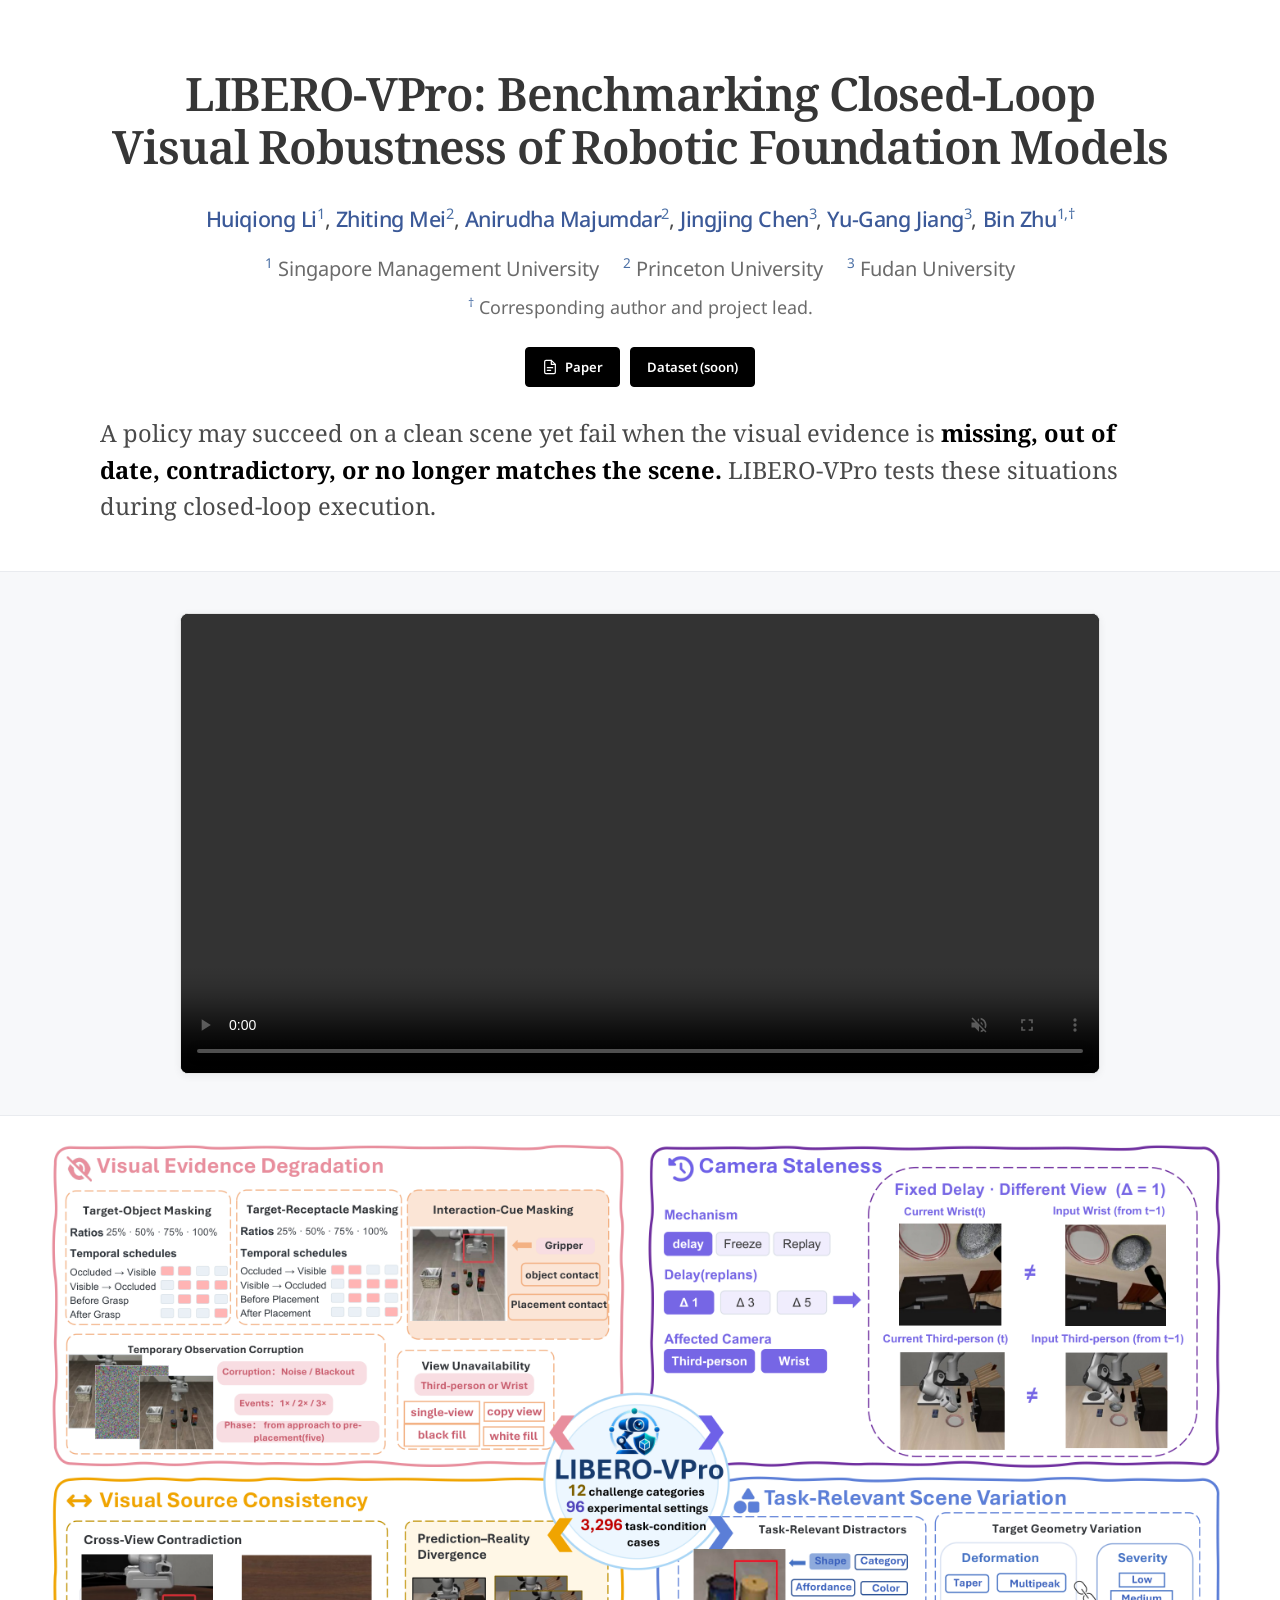
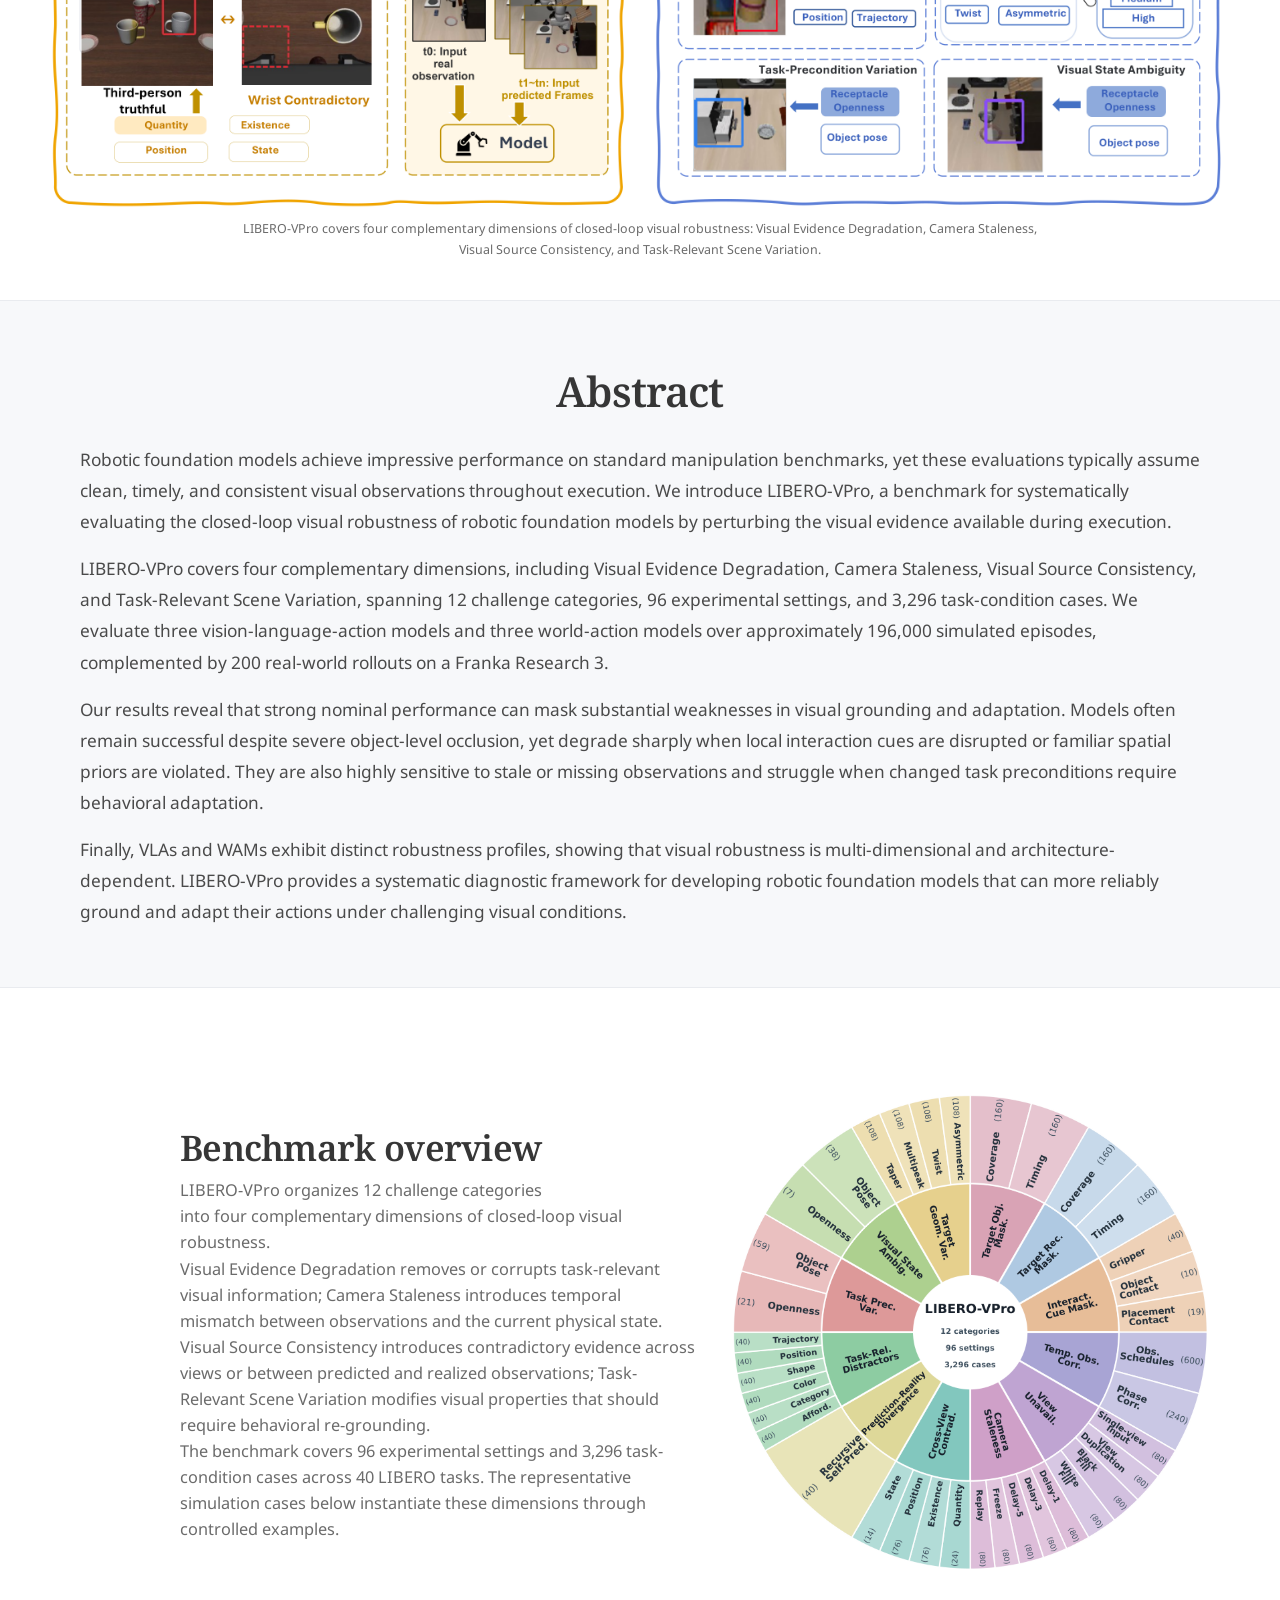
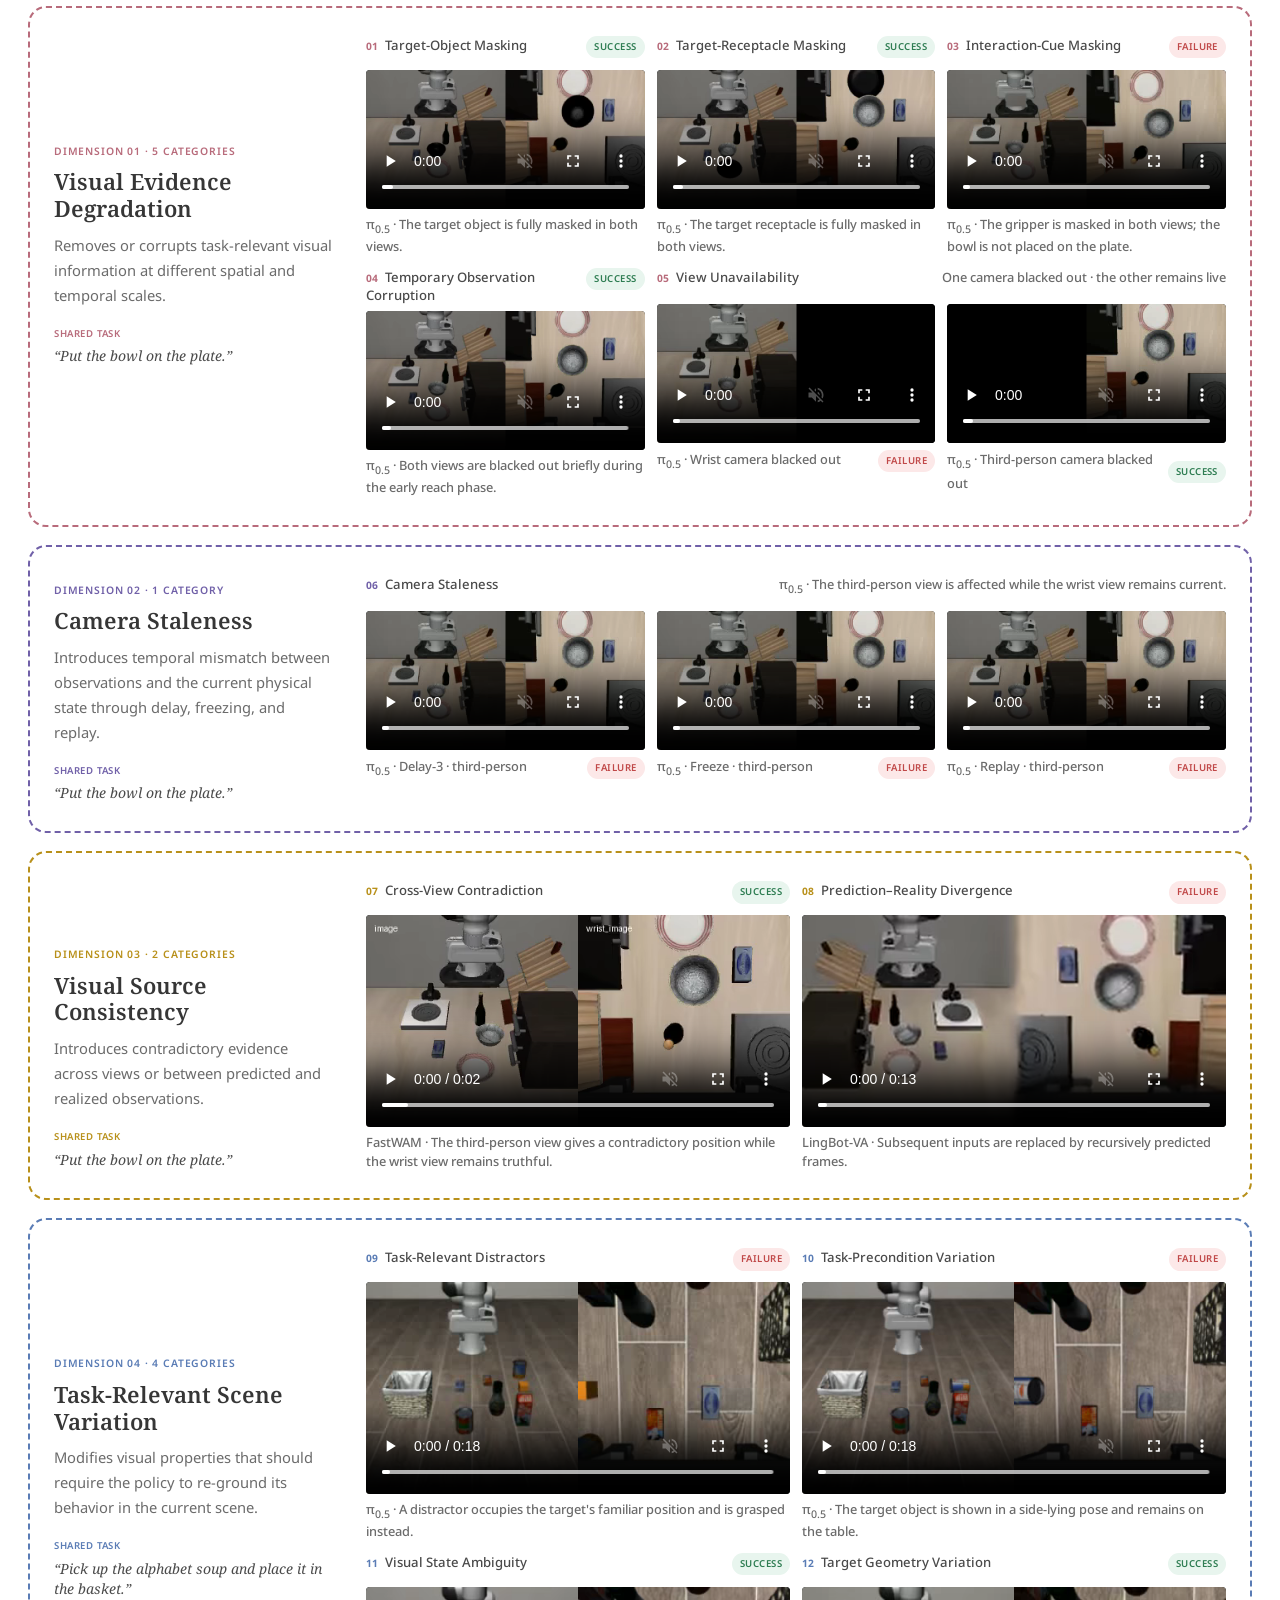
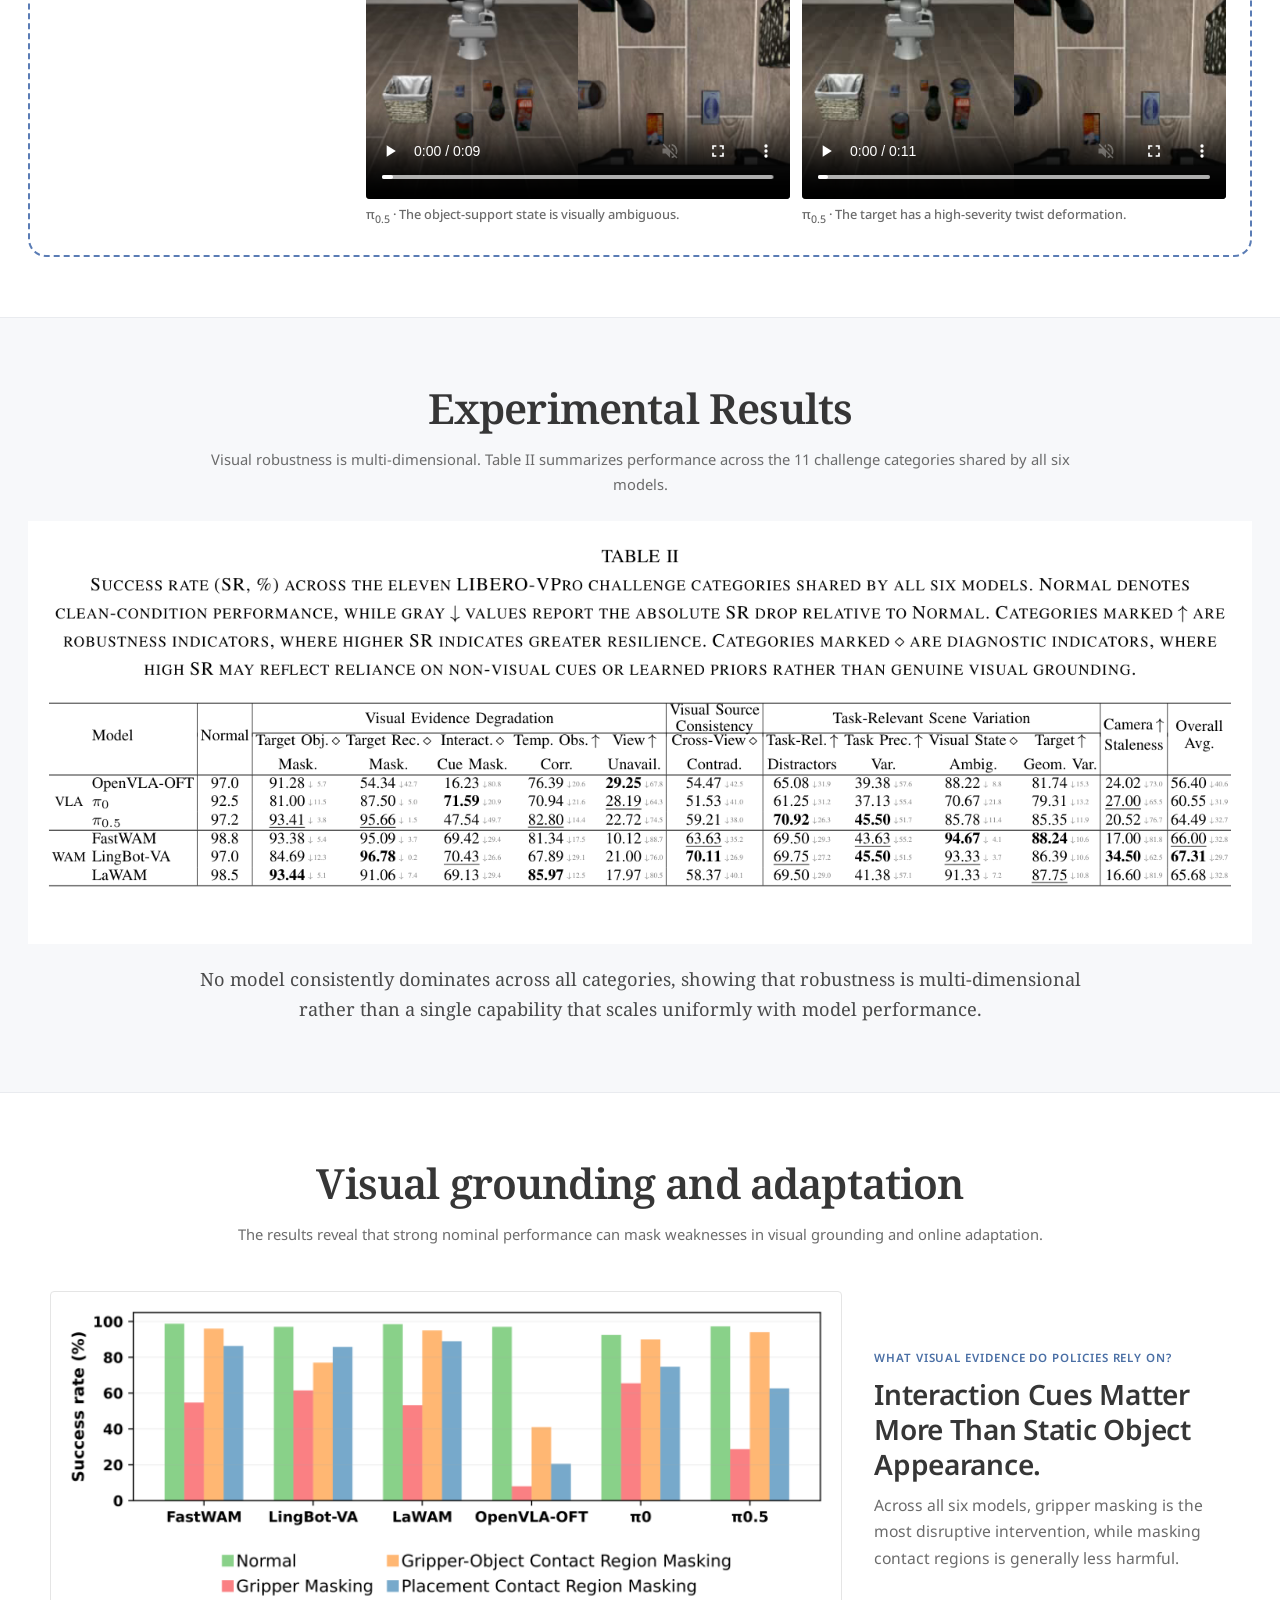
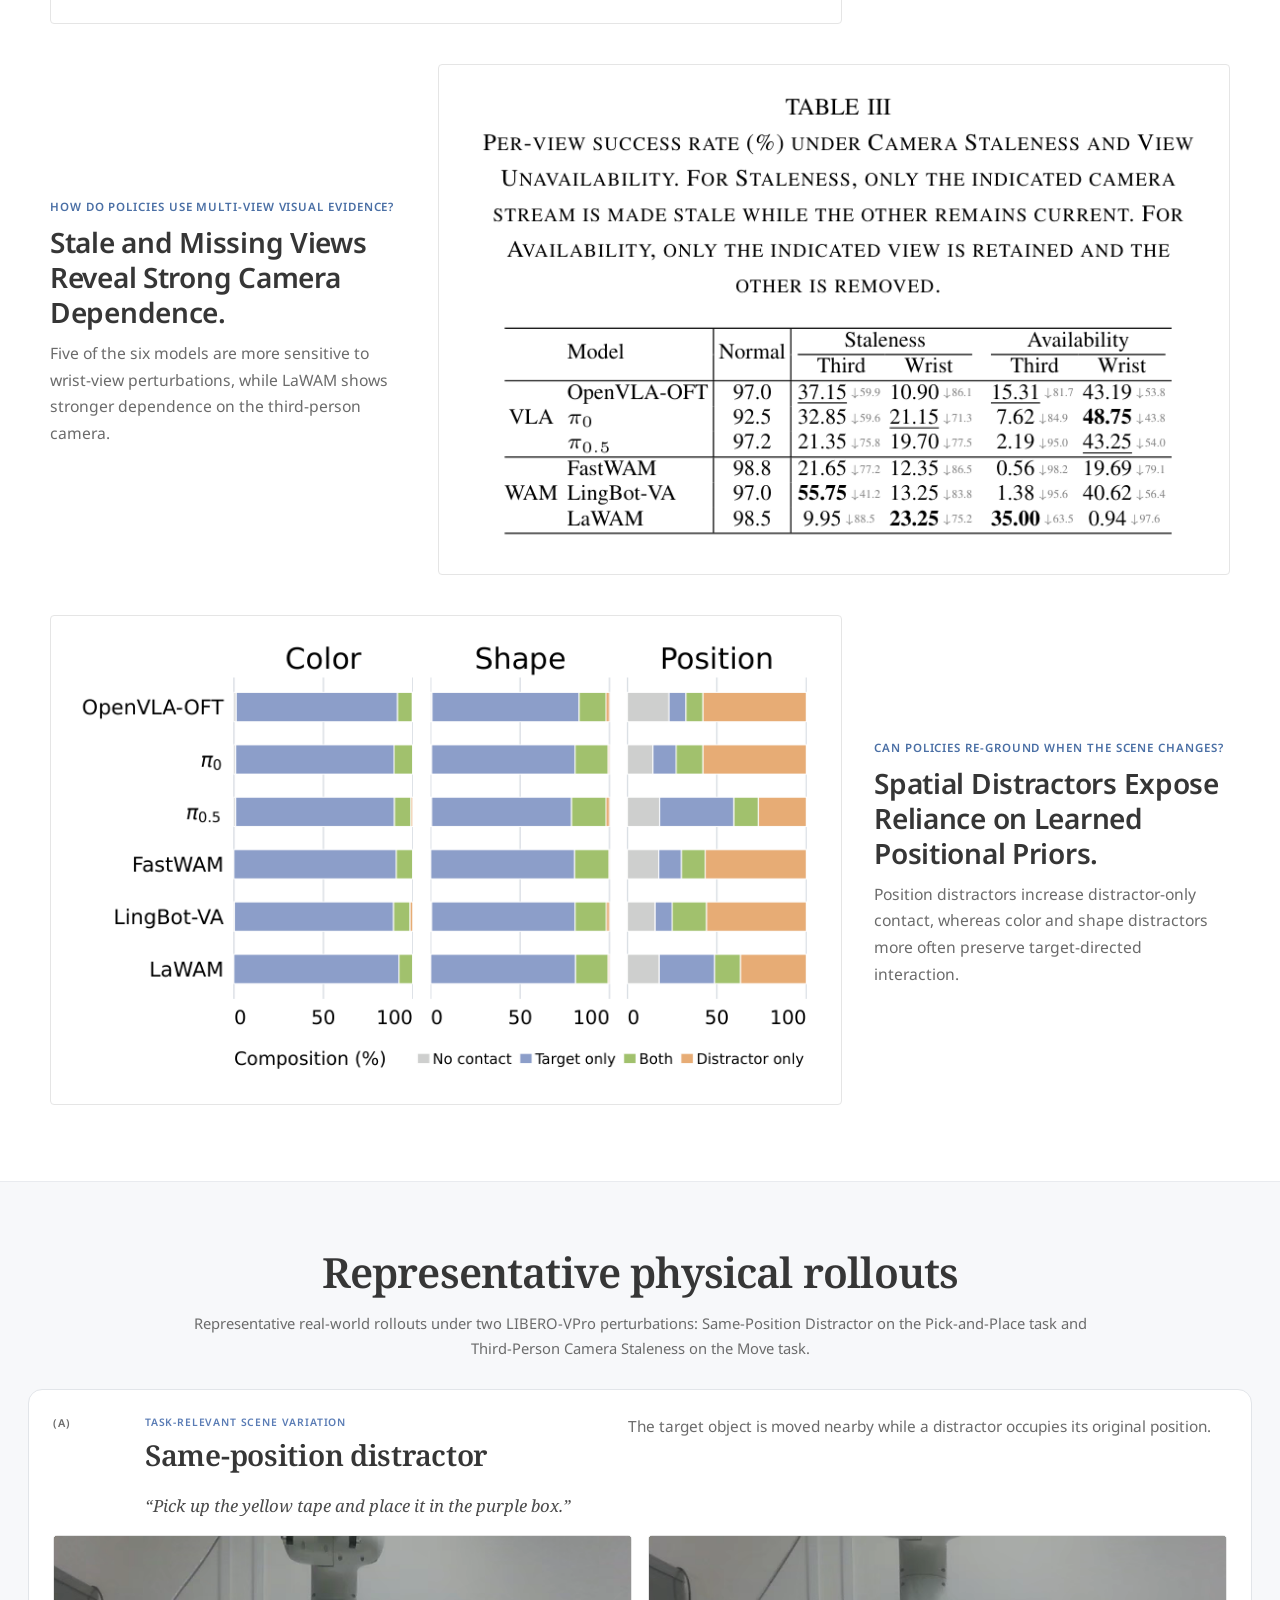
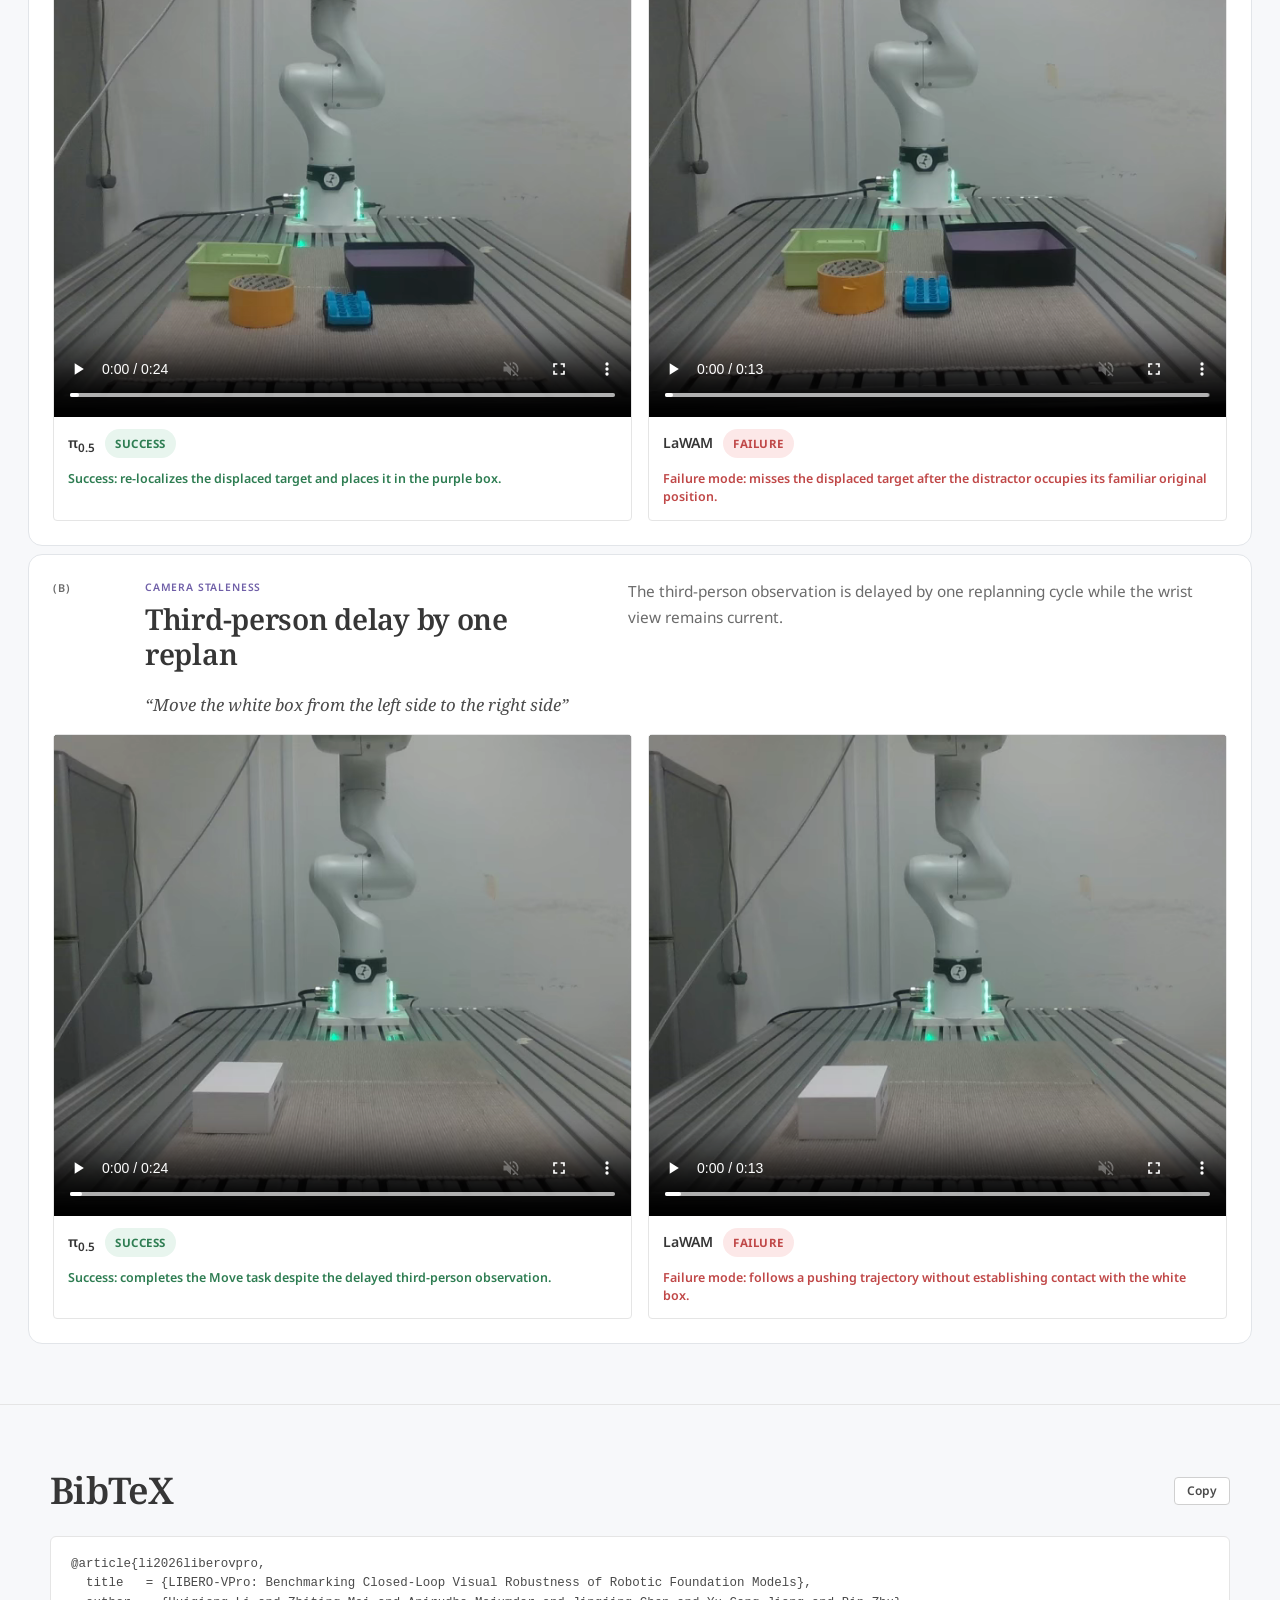
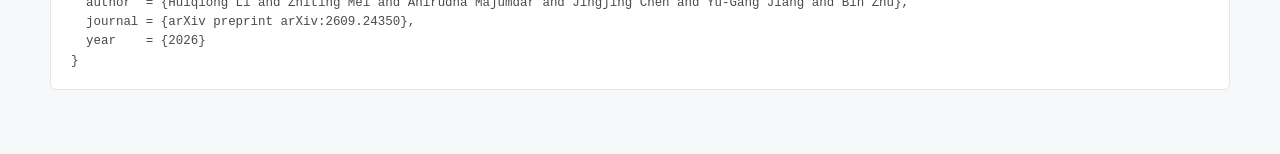
==== commit f002725c: "Refresh project favicon" ====
--- a/index.html
+++ b/index.html
@@ -13,7 +13,7 @@
   <meta property="og:description" content="A systematic benchmark of incomplete, stale, inconsistent, and behaviorally misleading visual feedback.">
   <meta property="og:image" content="assets/images/overview.webp">
   <meta name="twitter:card" content="summary_large_image">
-  <link rel="icon" href="assets/images/favicon.svg" type="image/svg+xml">
+  <link rel="icon" href="assets/images/favicon.svg?v=20260923-2" type="image/svg+xml">
   <link rel="preconnect" href="https://fonts.googleapis.com">
   <link rel="preconnect" href="https://fonts.gstatic.com" crossorigin>
   <link href="https://fonts.googleapis.com/css2?family=Noto+Sans:wght@400;500;600;700&amp;family=Noto+Serif:wght@400;500;600;700&amp;display=swap" rel="stylesheet">
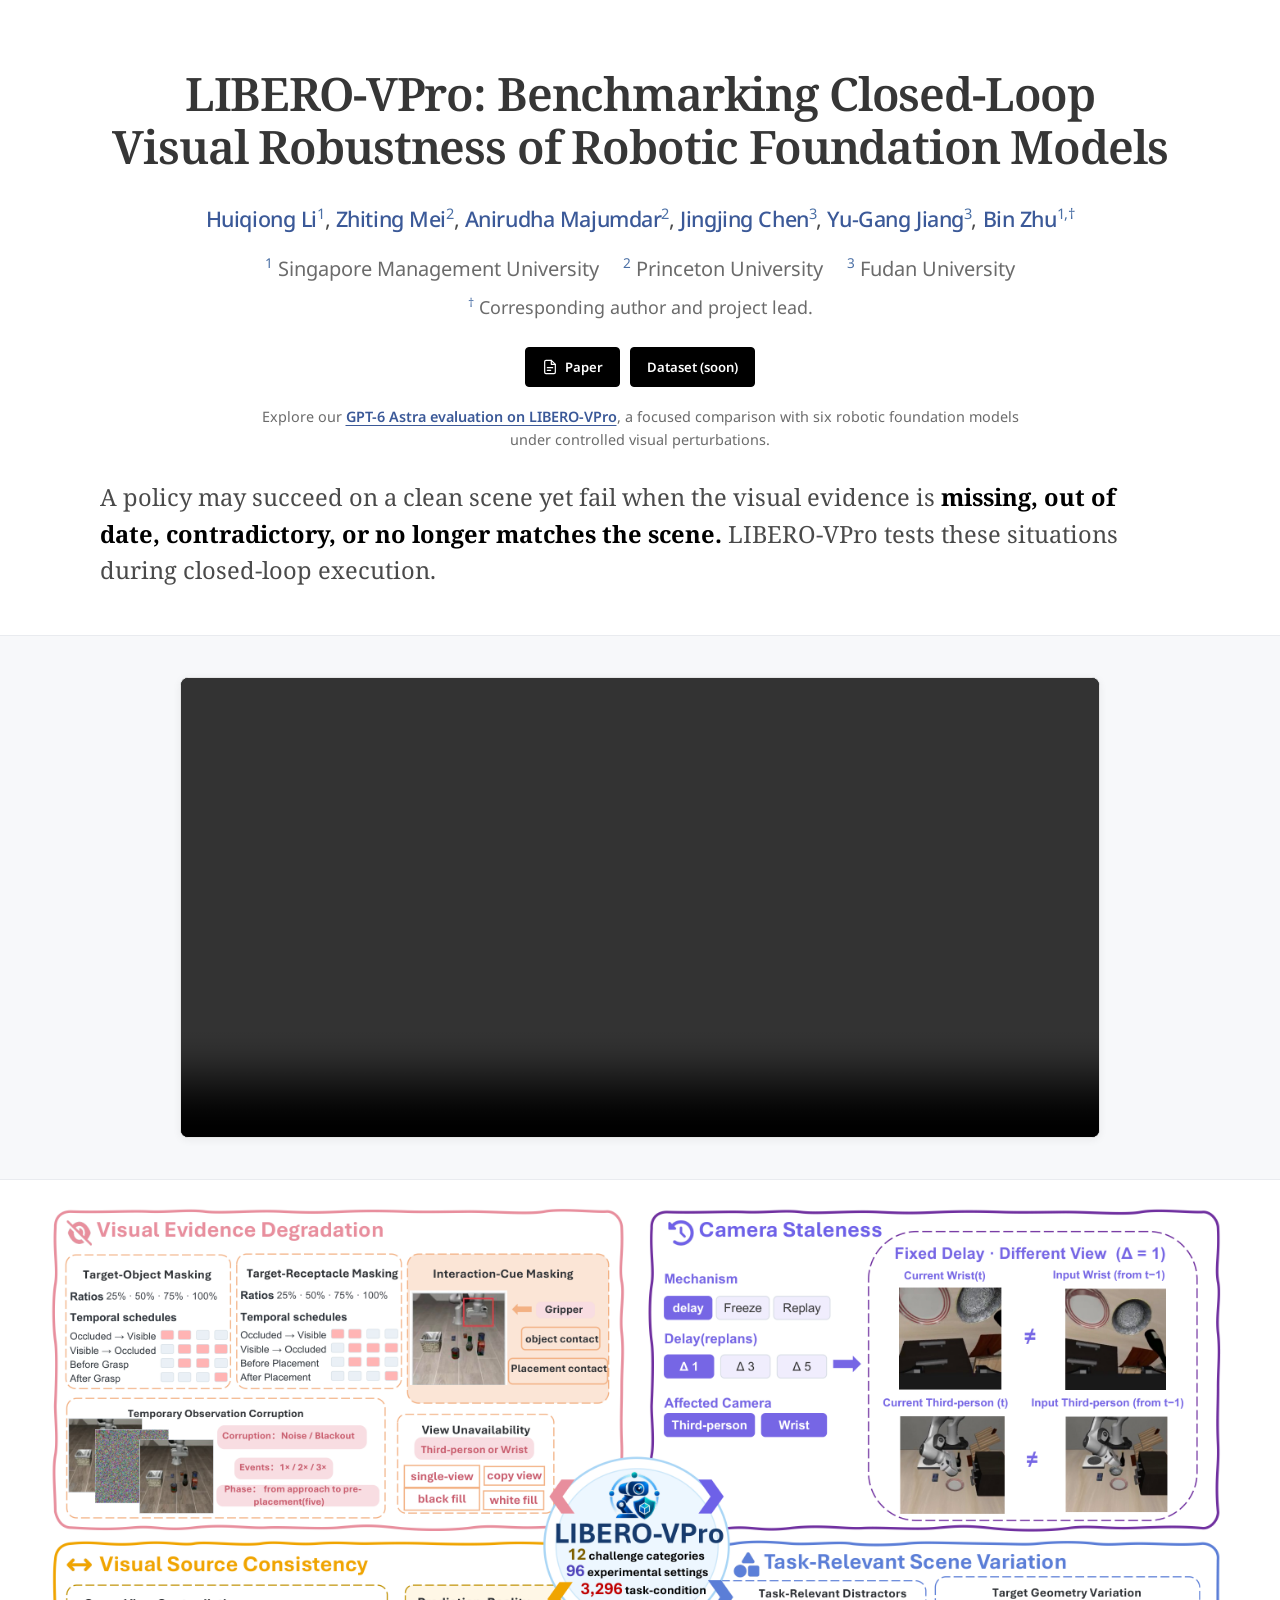
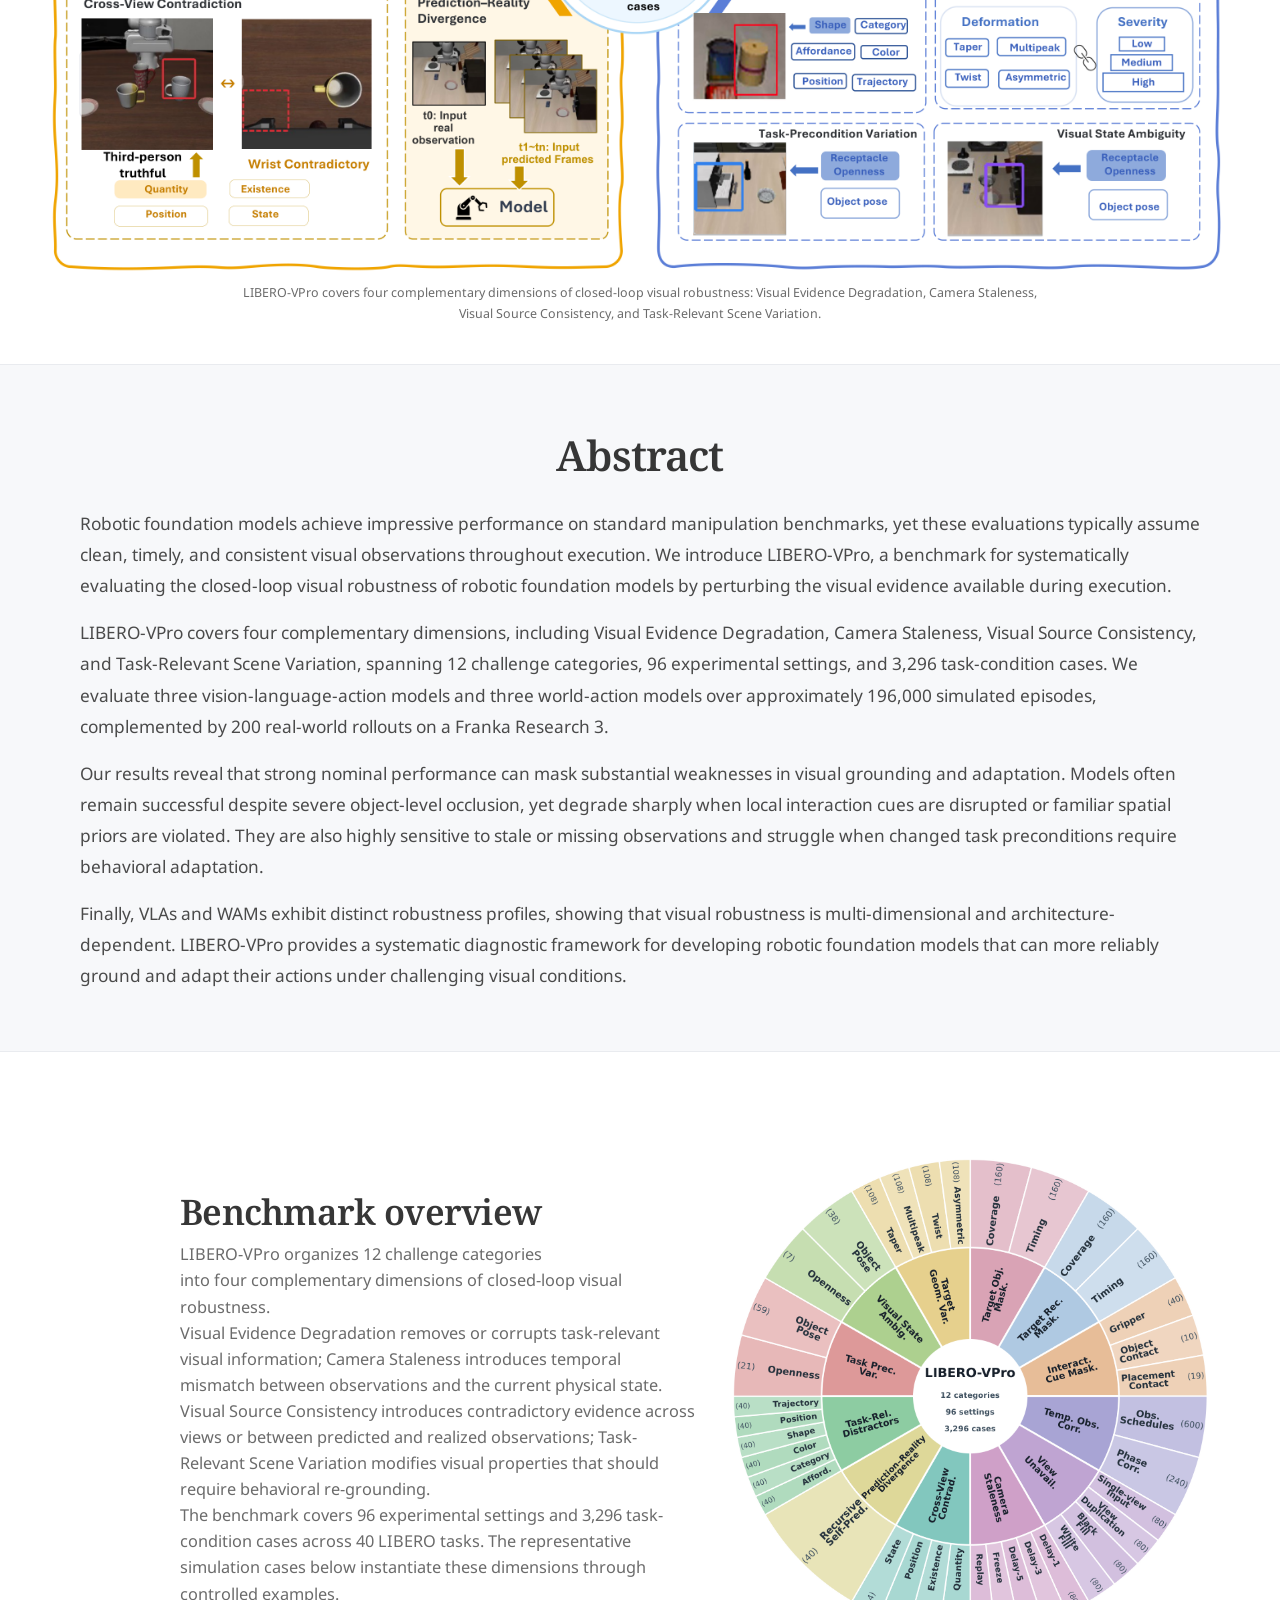
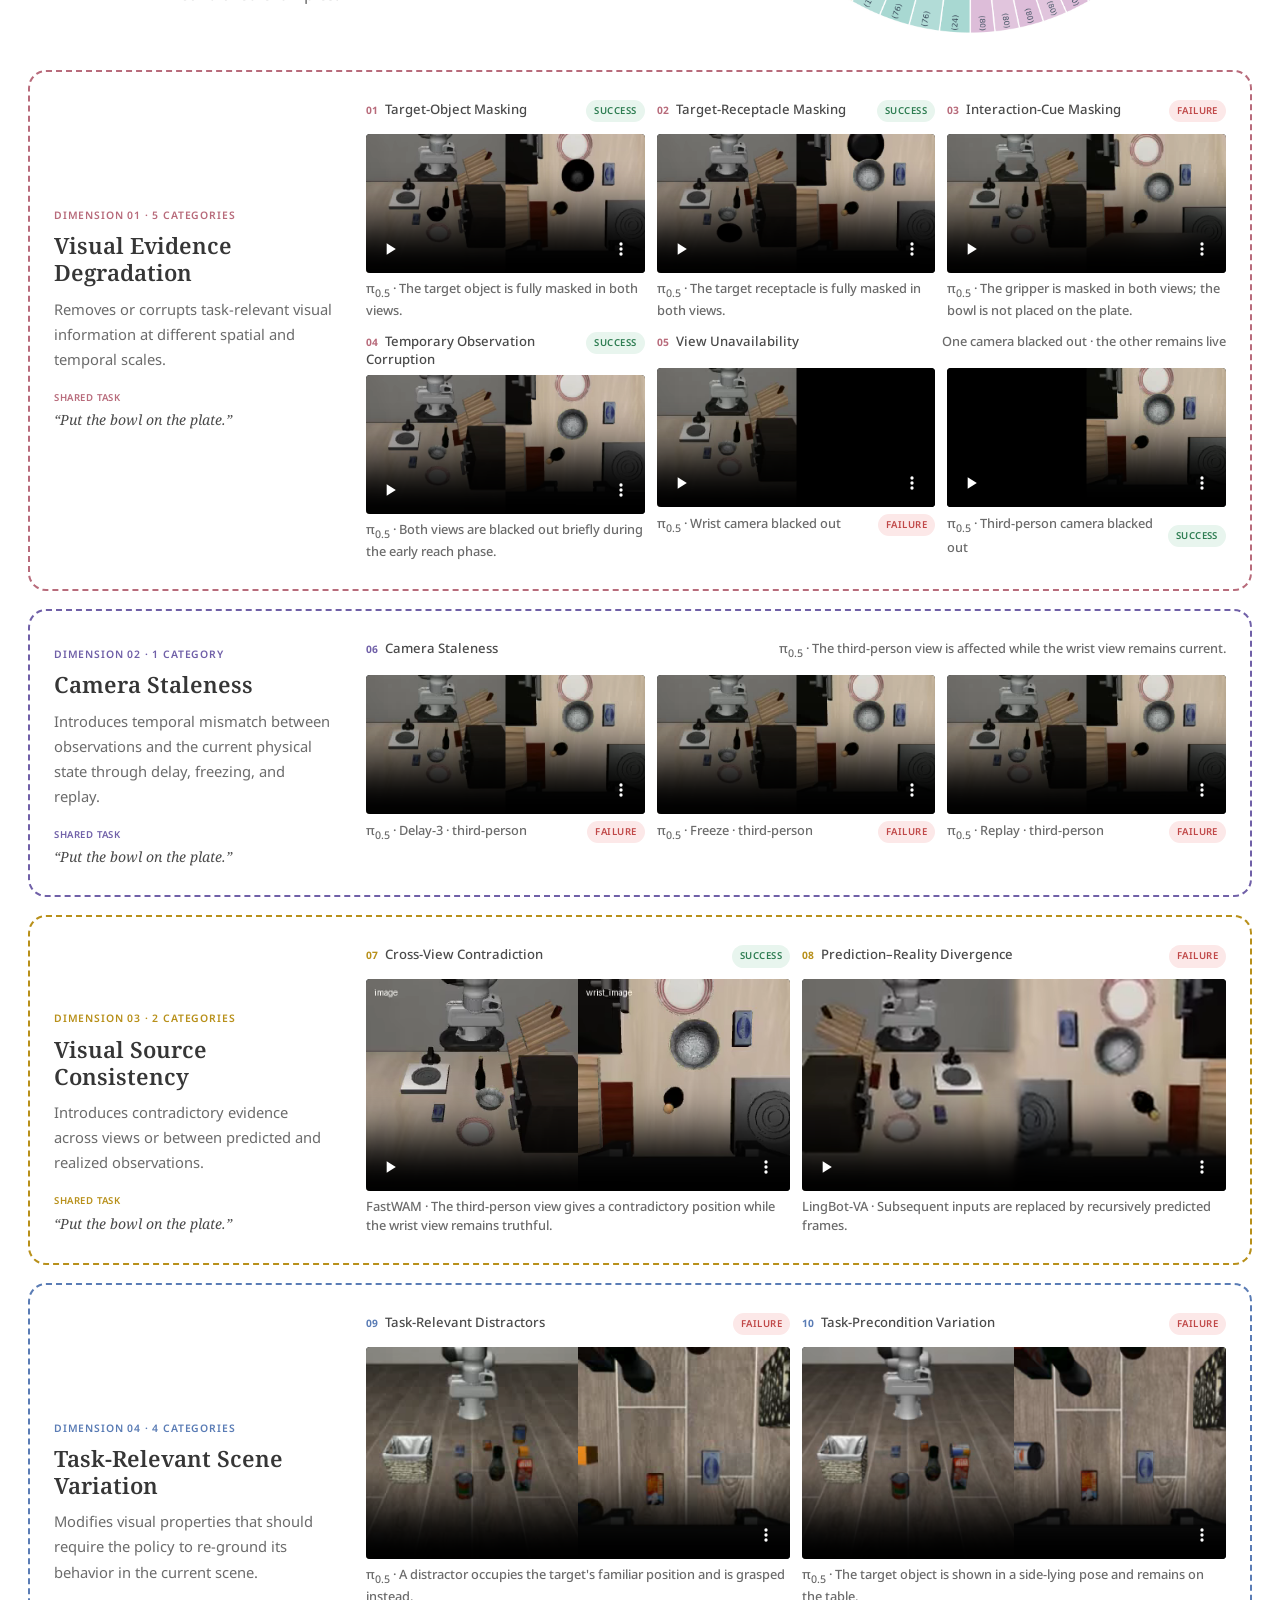
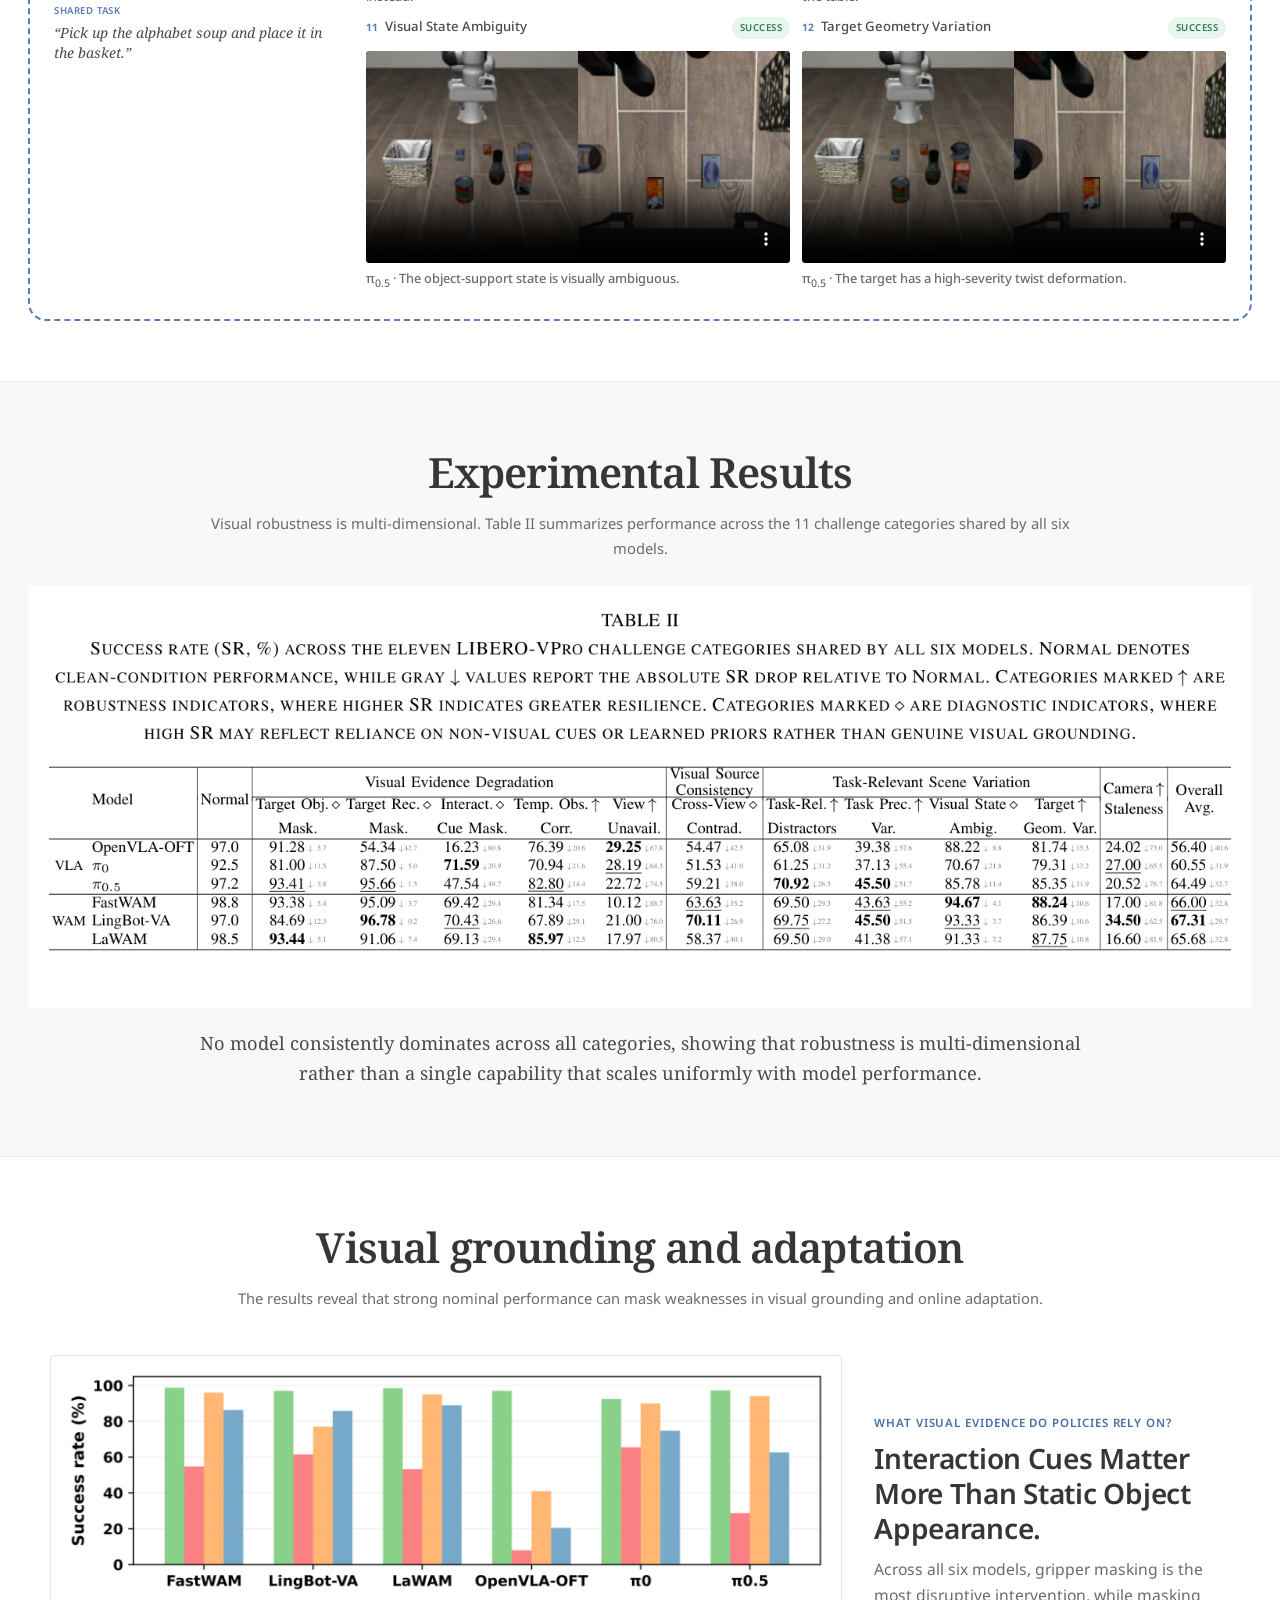
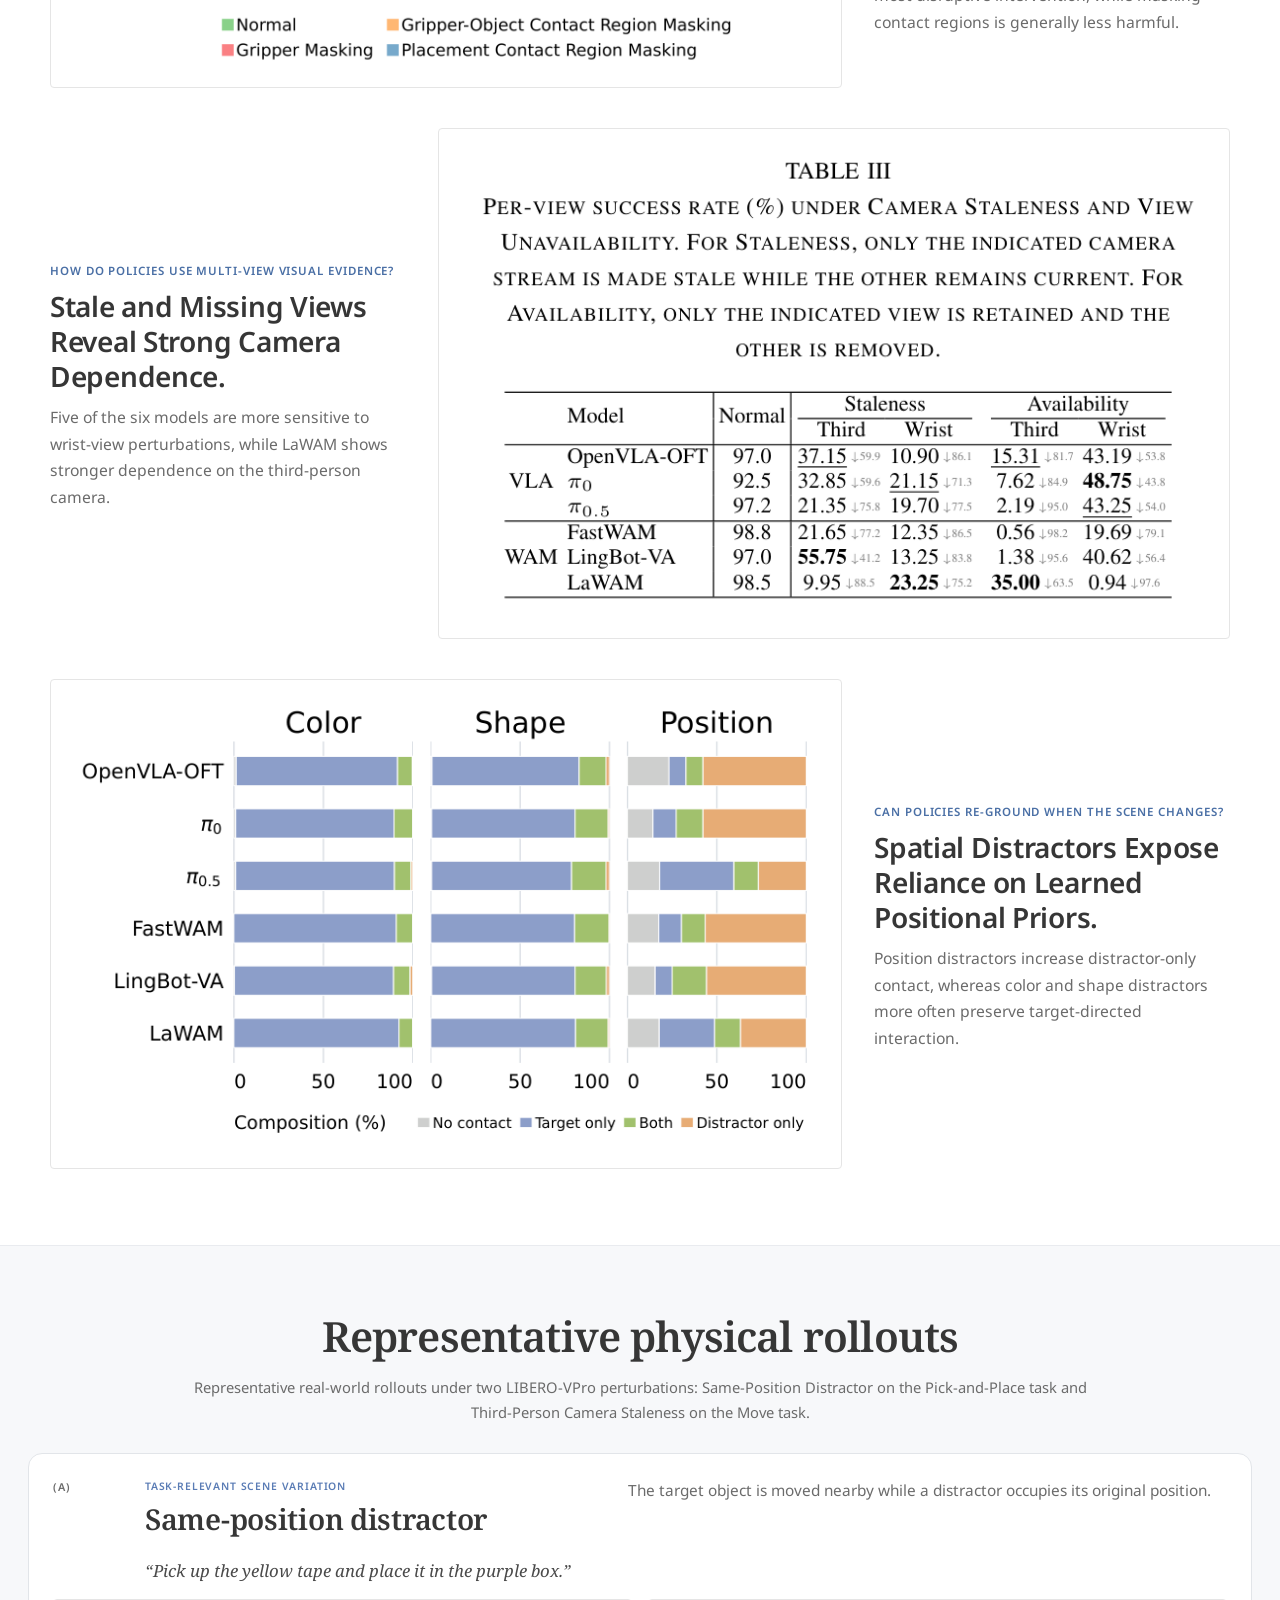
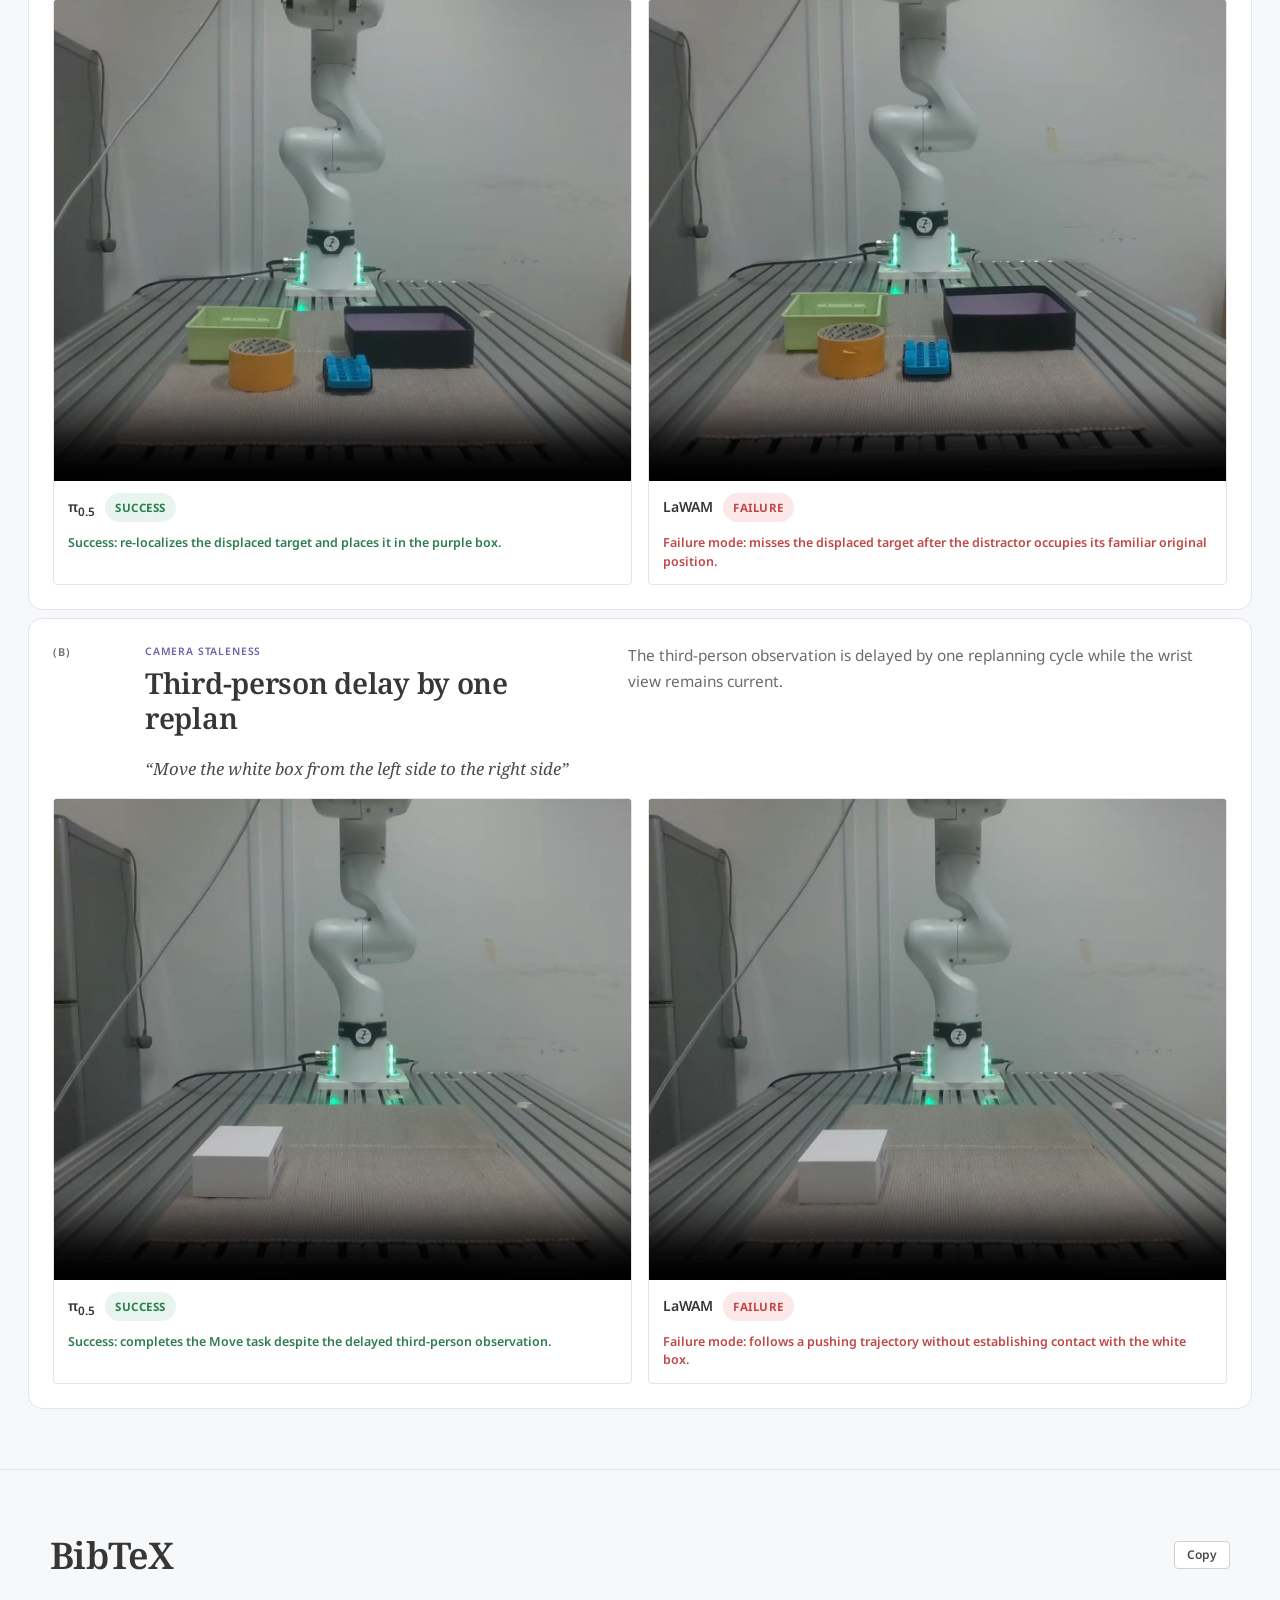
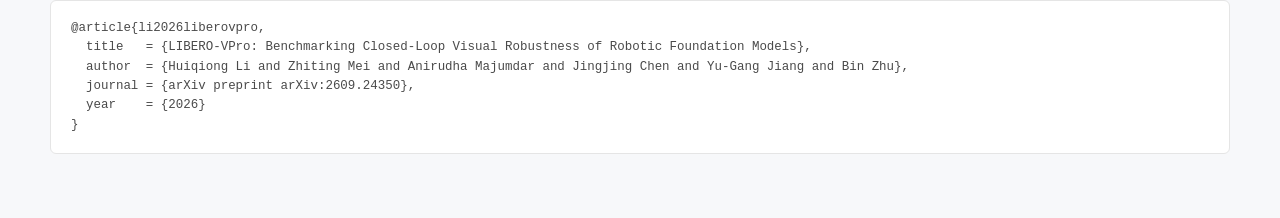
==== commit 7917a9cf: "Publish GPT-6 Astra evaluation report" ====
--- a/index.html
+++ b/index.html
@@ -48,6 +48,7 @@
           </a>
           <span class="resource-button primary dataset-soon" aria-label="Dataset coming soon">Dataset (soon)</span>
         </div>
+        <p class="astra-study-note">Explore our <a href="libero-vpro.html">GPT-6 Astra evaluation on LIBERO-VPro</a>, a focused comparison with six robotic foundation models under controlled visual perturbations.</p>
       </div>
     </section>
 
--- a/assets/css/site.css
+++ b/assets/css/site.css
@@ -81,6 +81,9 @@
 .dataset-soon:hover { color: #fff; text-decoration: none; border-color: #000; background: #000; }
 .resource-button.disabled { color: #9aa3b3; border-color: var(--line); background: #f6f7fa; cursor: default; }
 .resource-button small { color: #919aaa; font-size: .6rem; letter-spacing: .07em; text-transform: uppercase; }
+.astra-study-note { max-width: 760px; margin: 18px auto 0; color: var(--muted); font-size: .9rem; line-height: 1.6; }
+.astra-study-note a { color: var(--accent-dark); font-weight: 600; text-decoration: underline; text-decoration-thickness: 1px; text-underline-offset: 3px; }
+.astra-study-note a:hover { color: var(--accent); }
 
 .teaser { padding: 4px 0 40px; background: #fff; }
 .teaser > .container { position: relative; z-index: 2; margin-top: 0; }
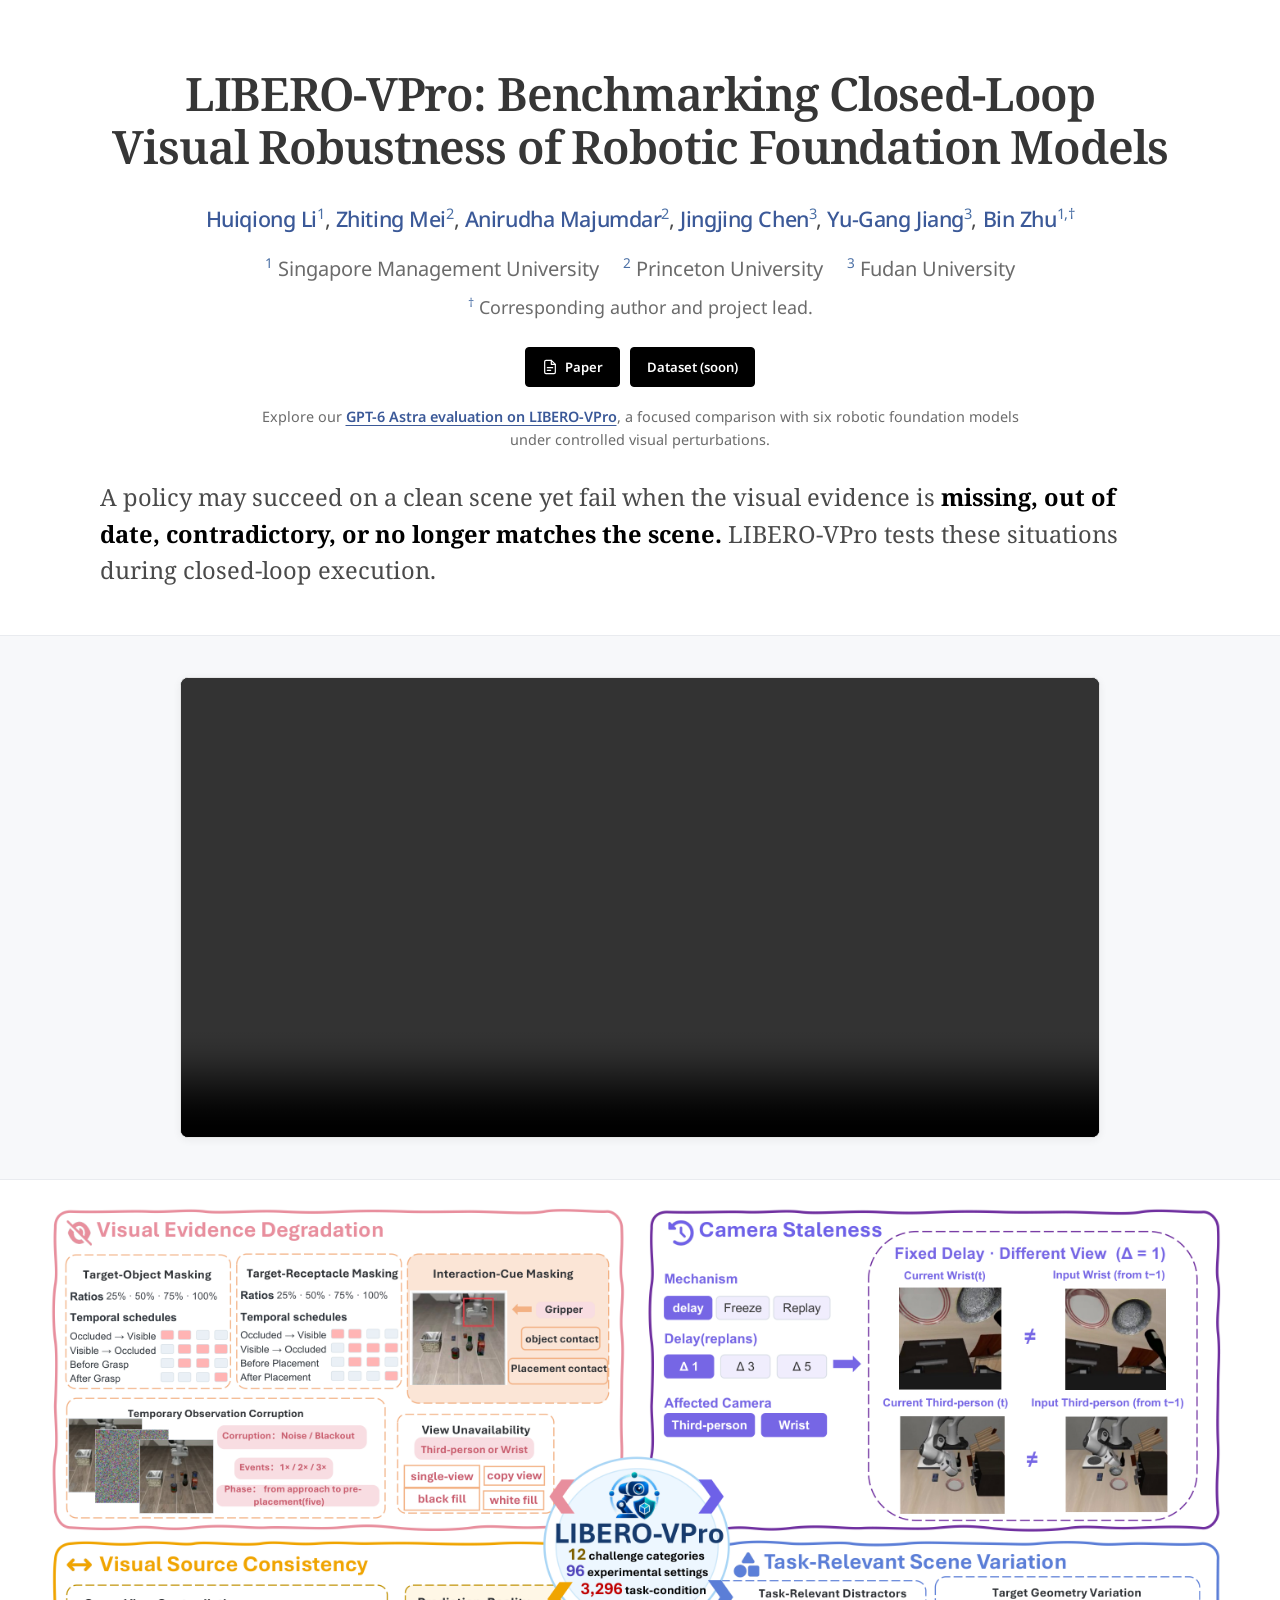
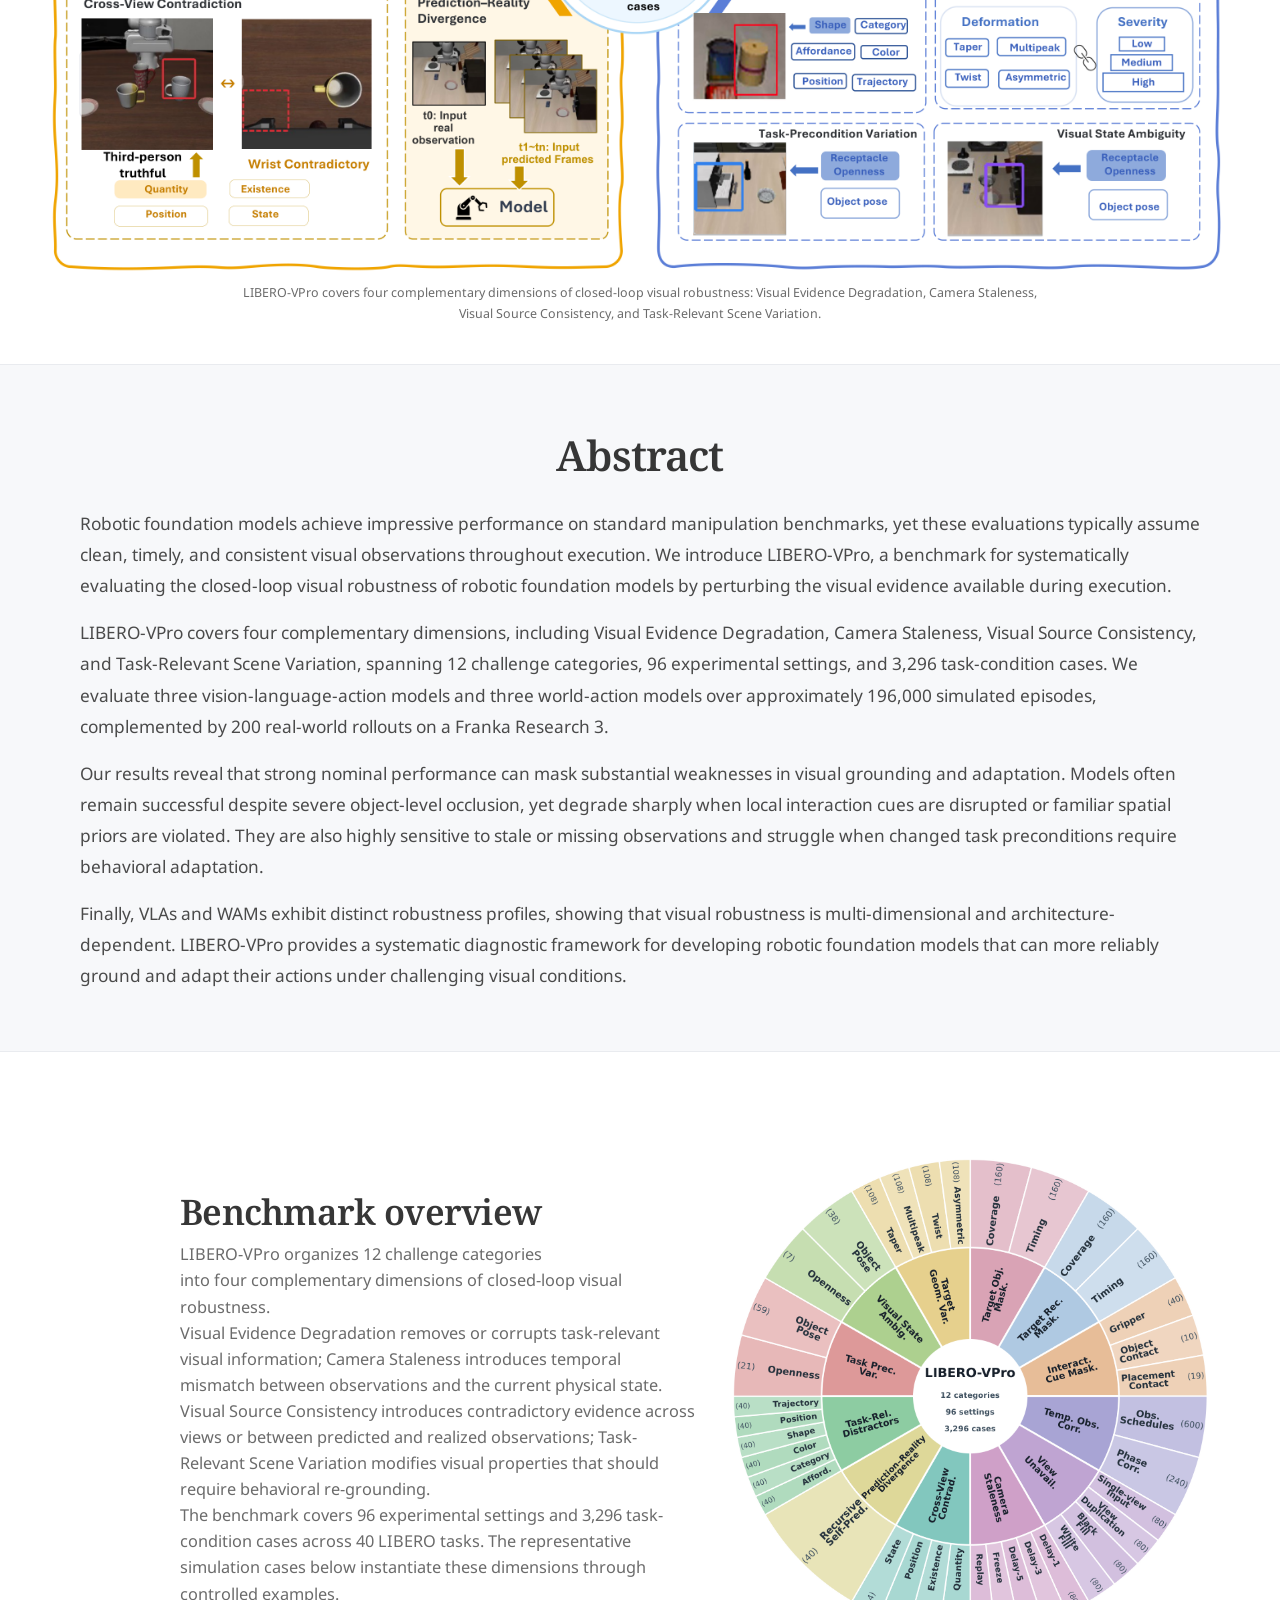
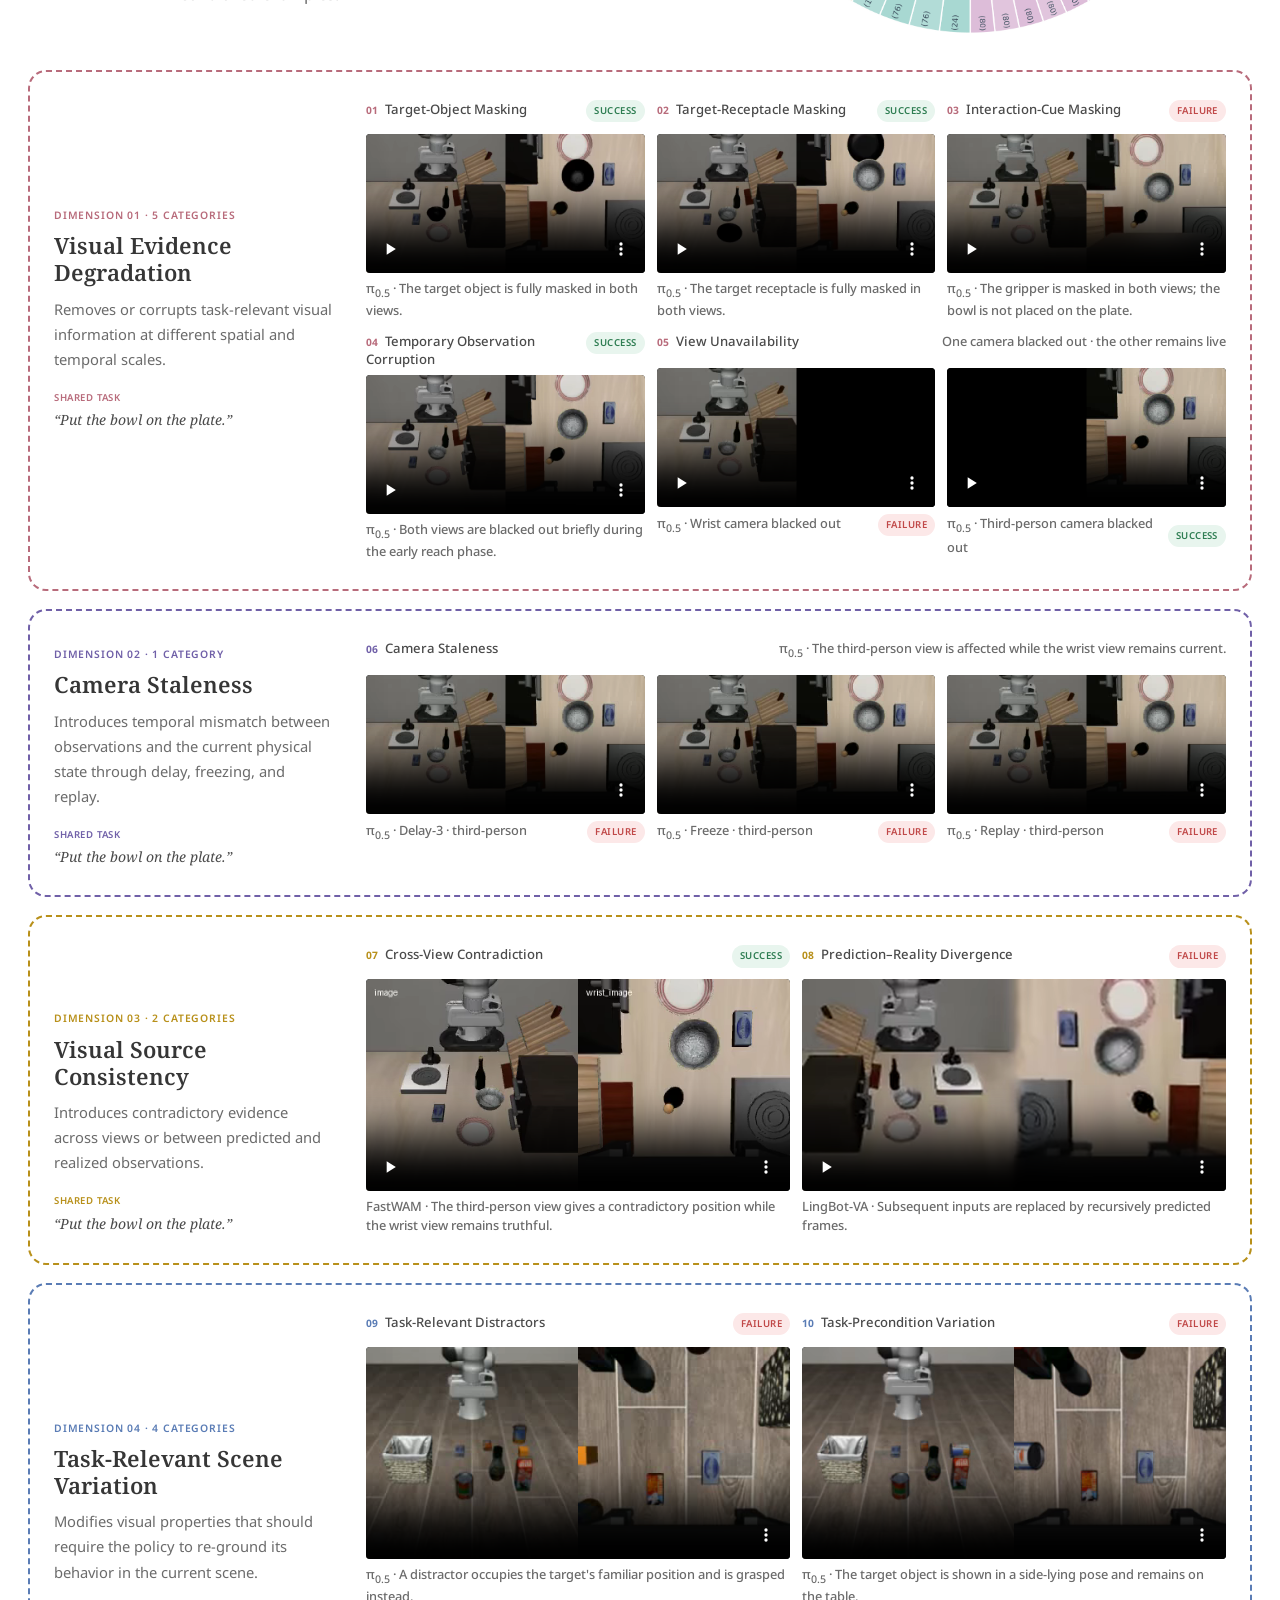
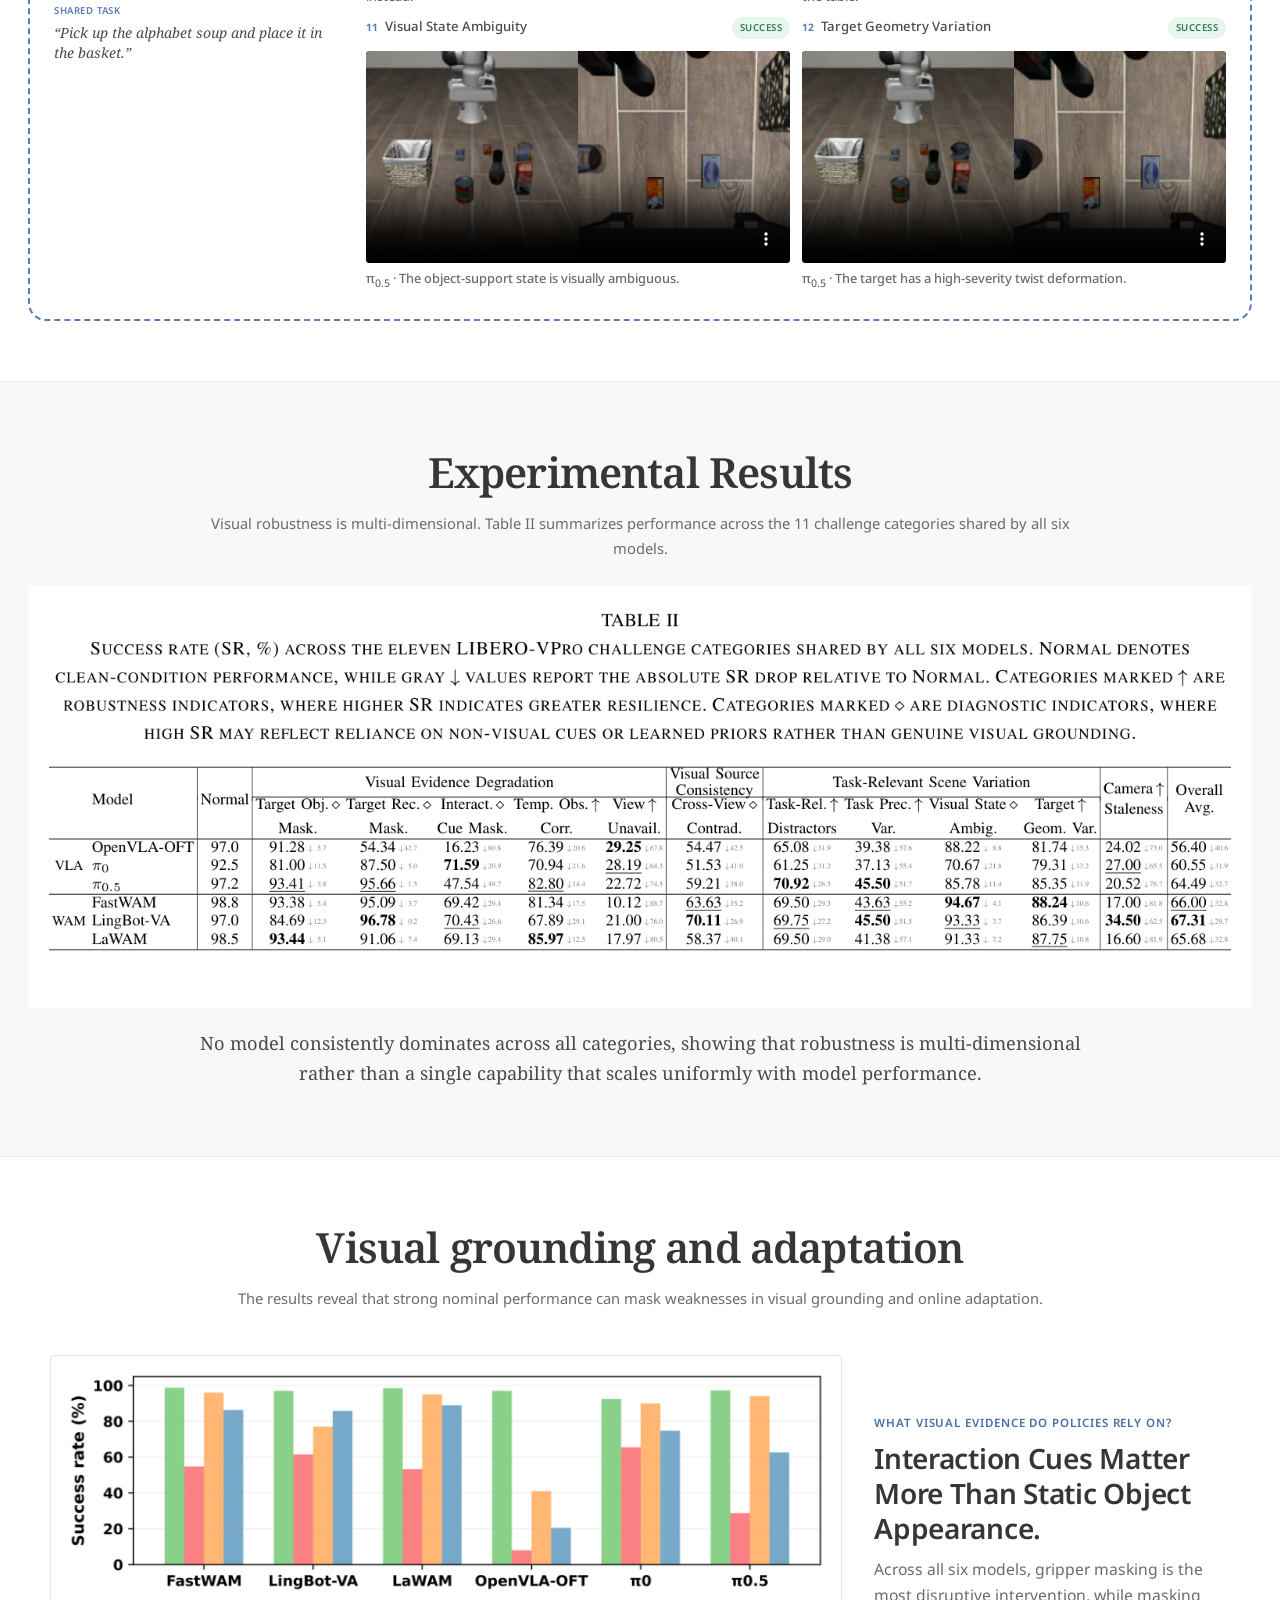
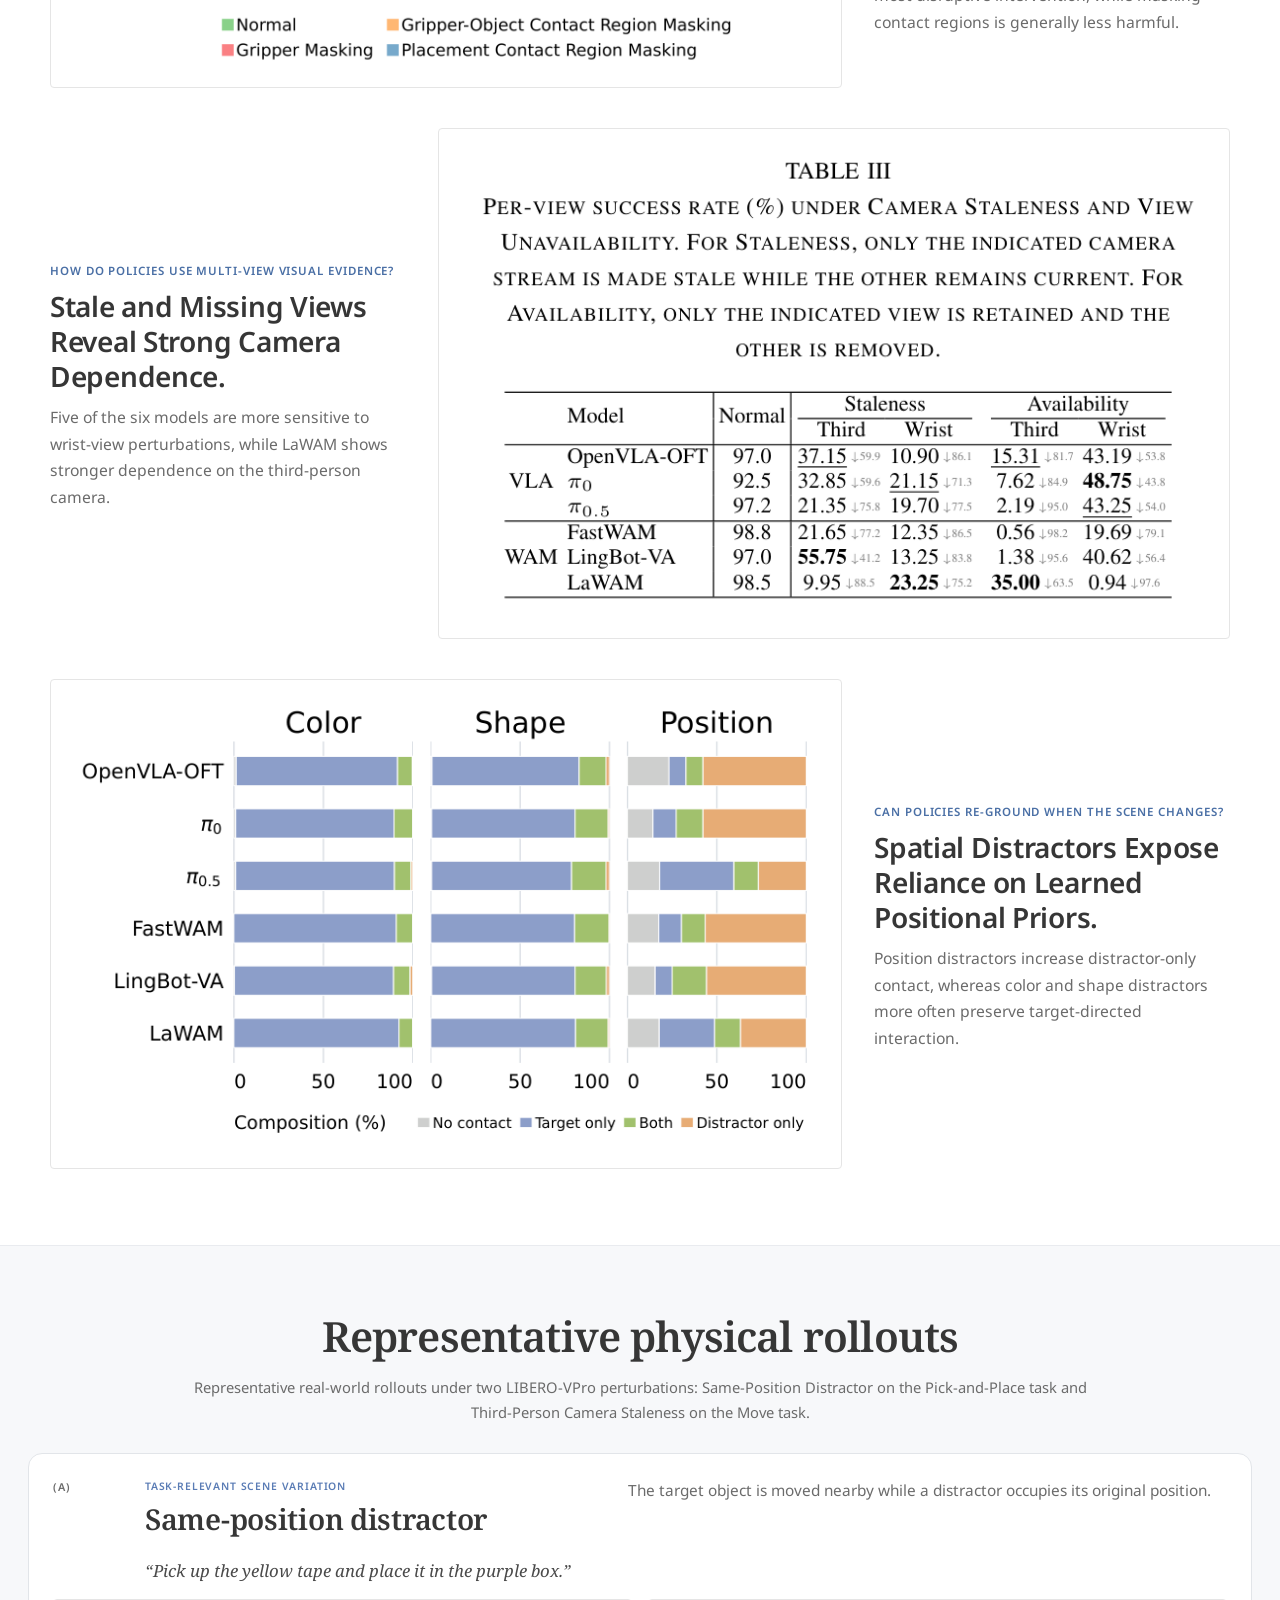
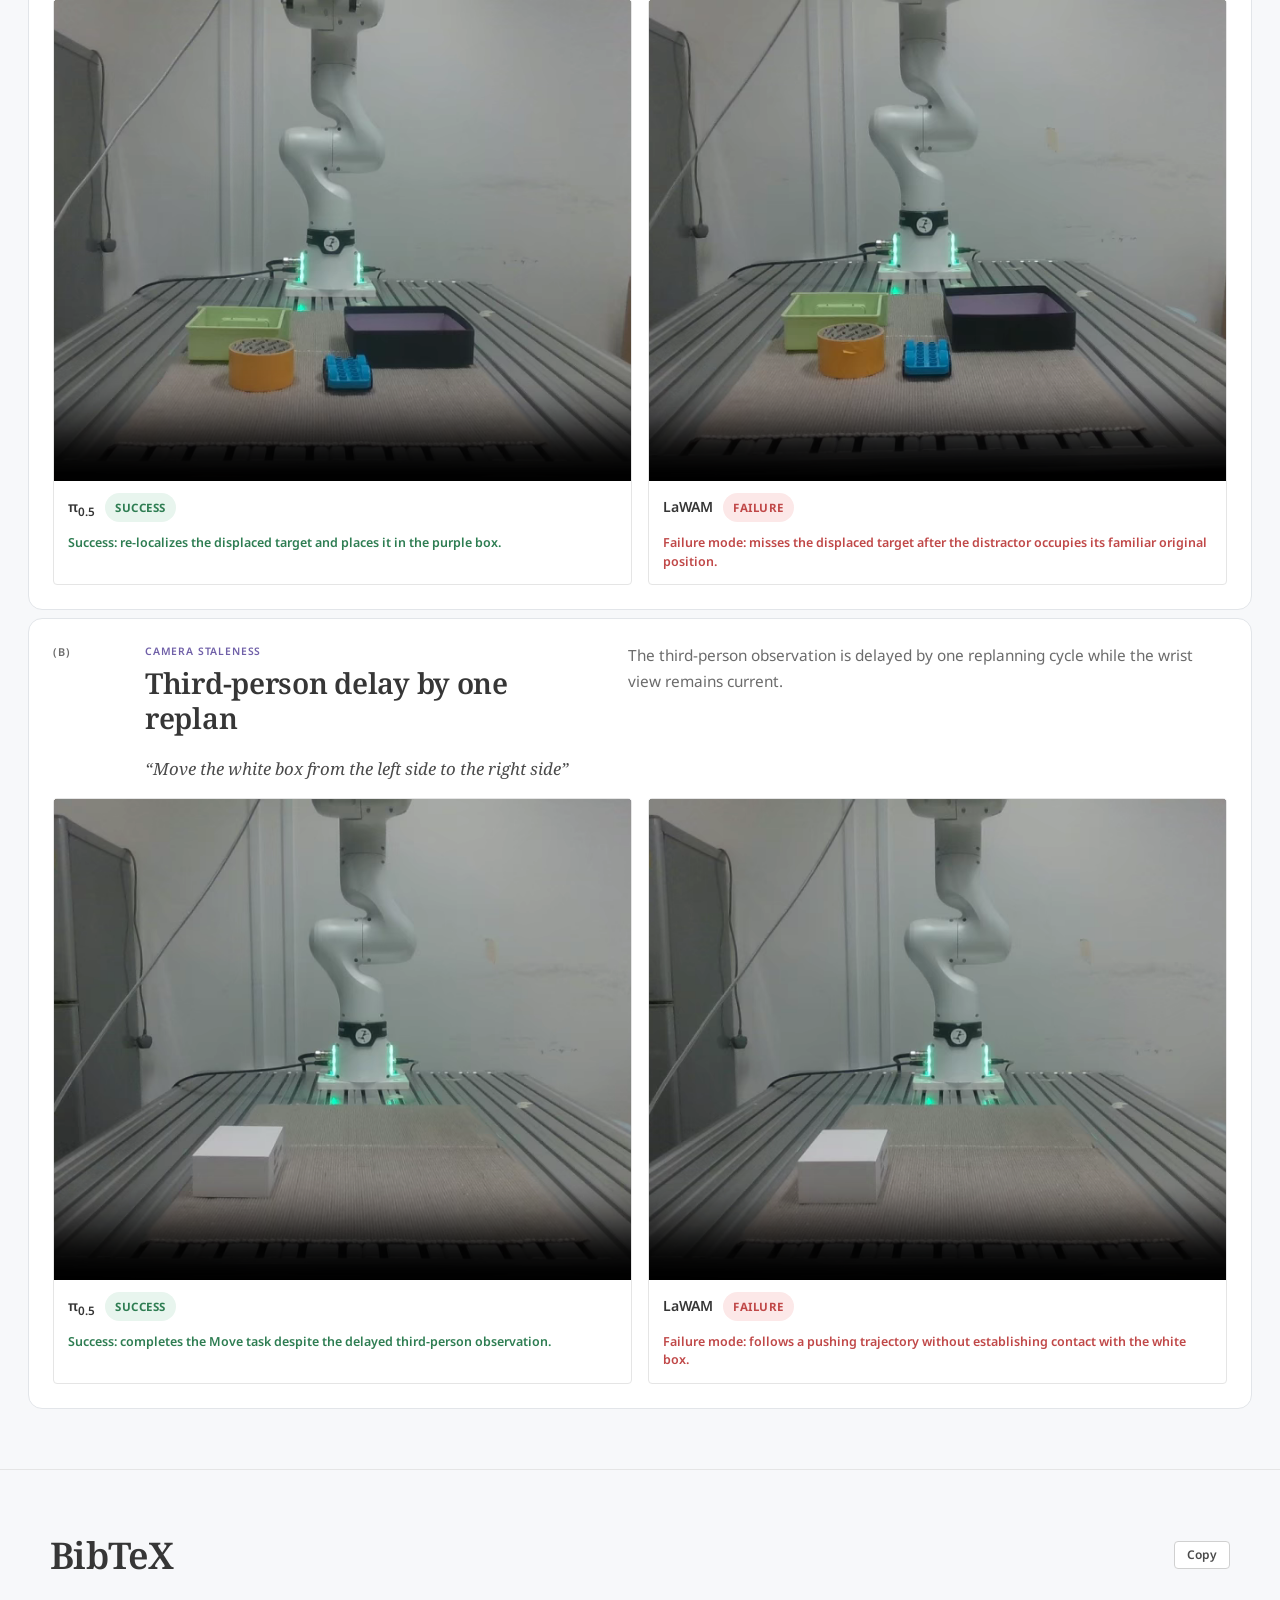
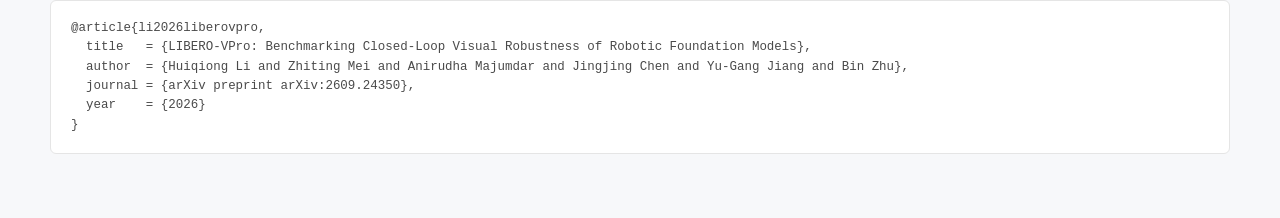
==== commit 48357c85: "Rename Astra evaluation page" ====
--- a/index.html
+++ b/index.html
@@ -48,7 +48,7 @@
           </a>
           <span class="resource-button primary dataset-soon" aria-label="Dataset coming soon">Dataset (soon)</span>
         </div>
-        <p class="astra-study-note">Explore our <a href="libero-vpro.html">GPT-6 Astra evaluation on LIBERO-VPro</a>, a focused comparison with six robotic foundation models under controlled visual perturbations.</p>
+        <p class="astra-study-note">Explore our <a href="astra_libero-vpro.html">GPT-6 Astra evaluation on LIBERO-VPro</a>, a focused comparison with six robotic foundation models under controlled visual perturbations.</p>
       </div>
     </section>
 
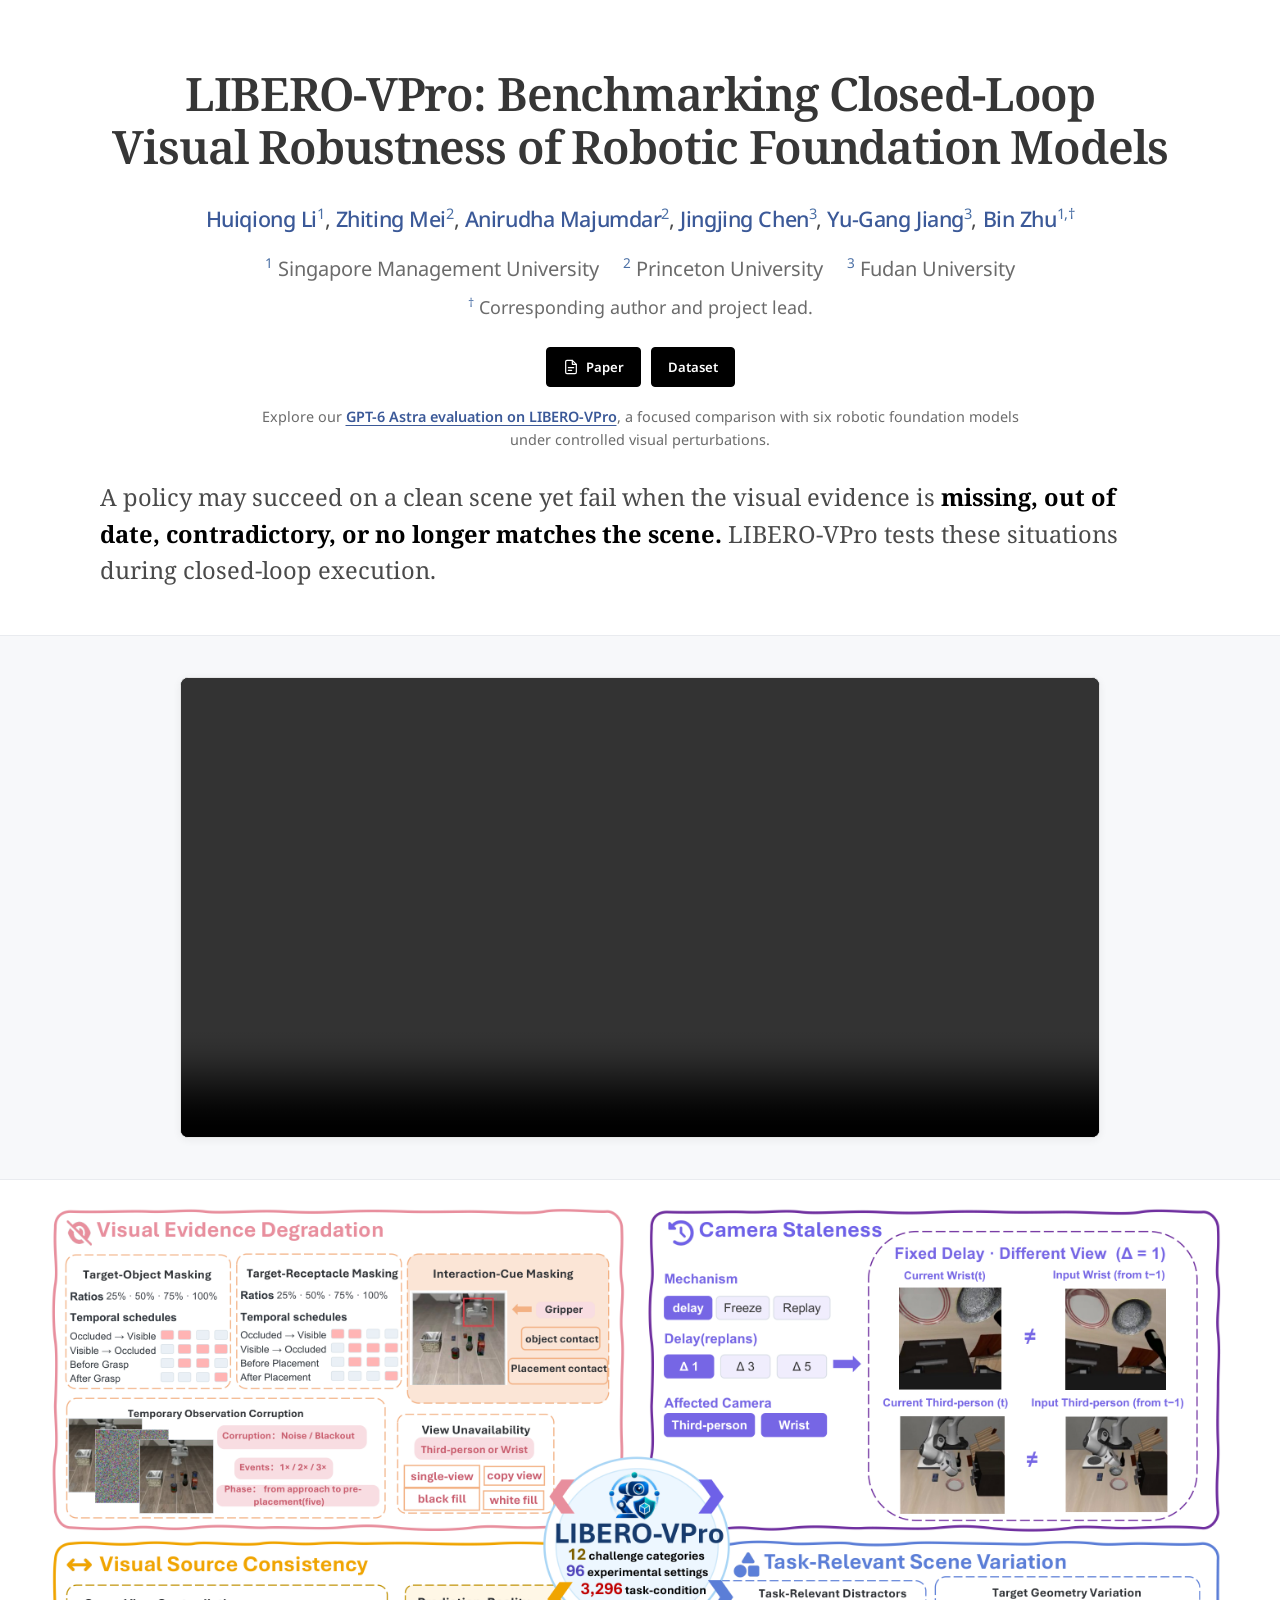
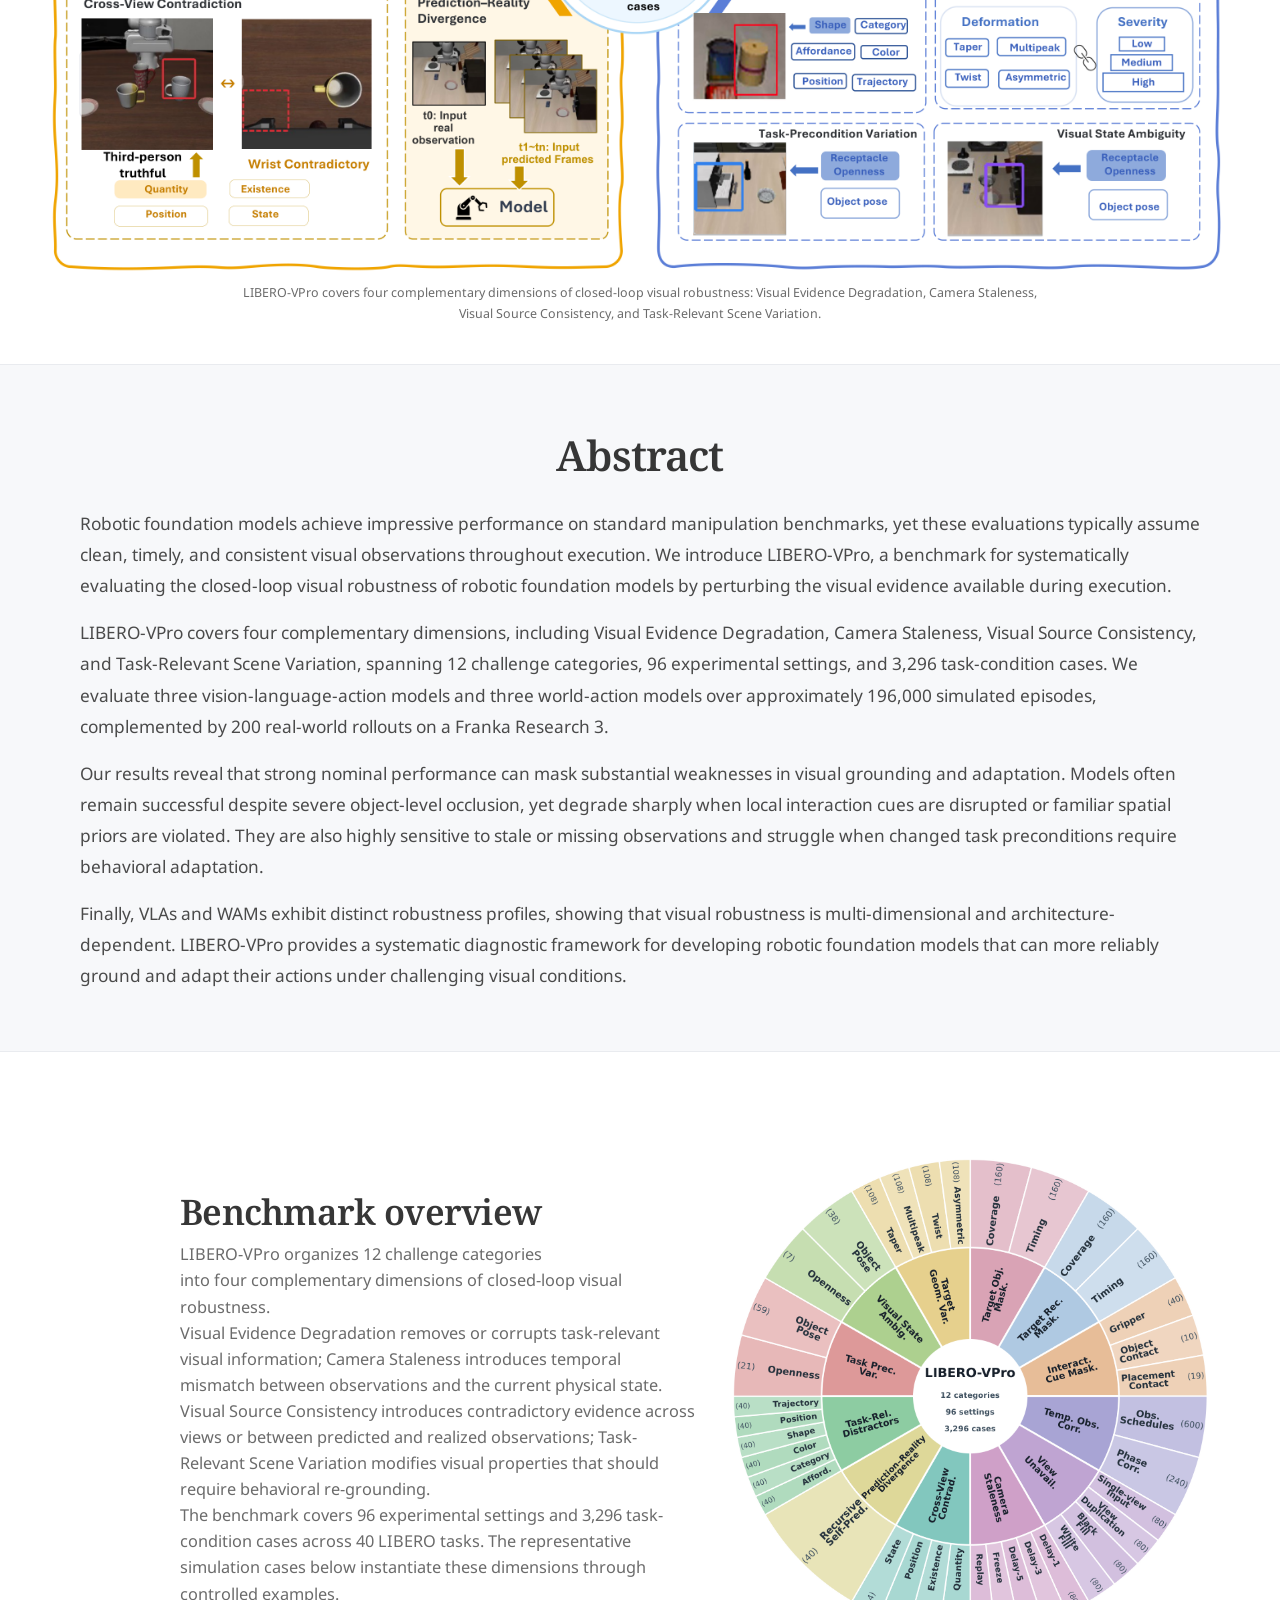
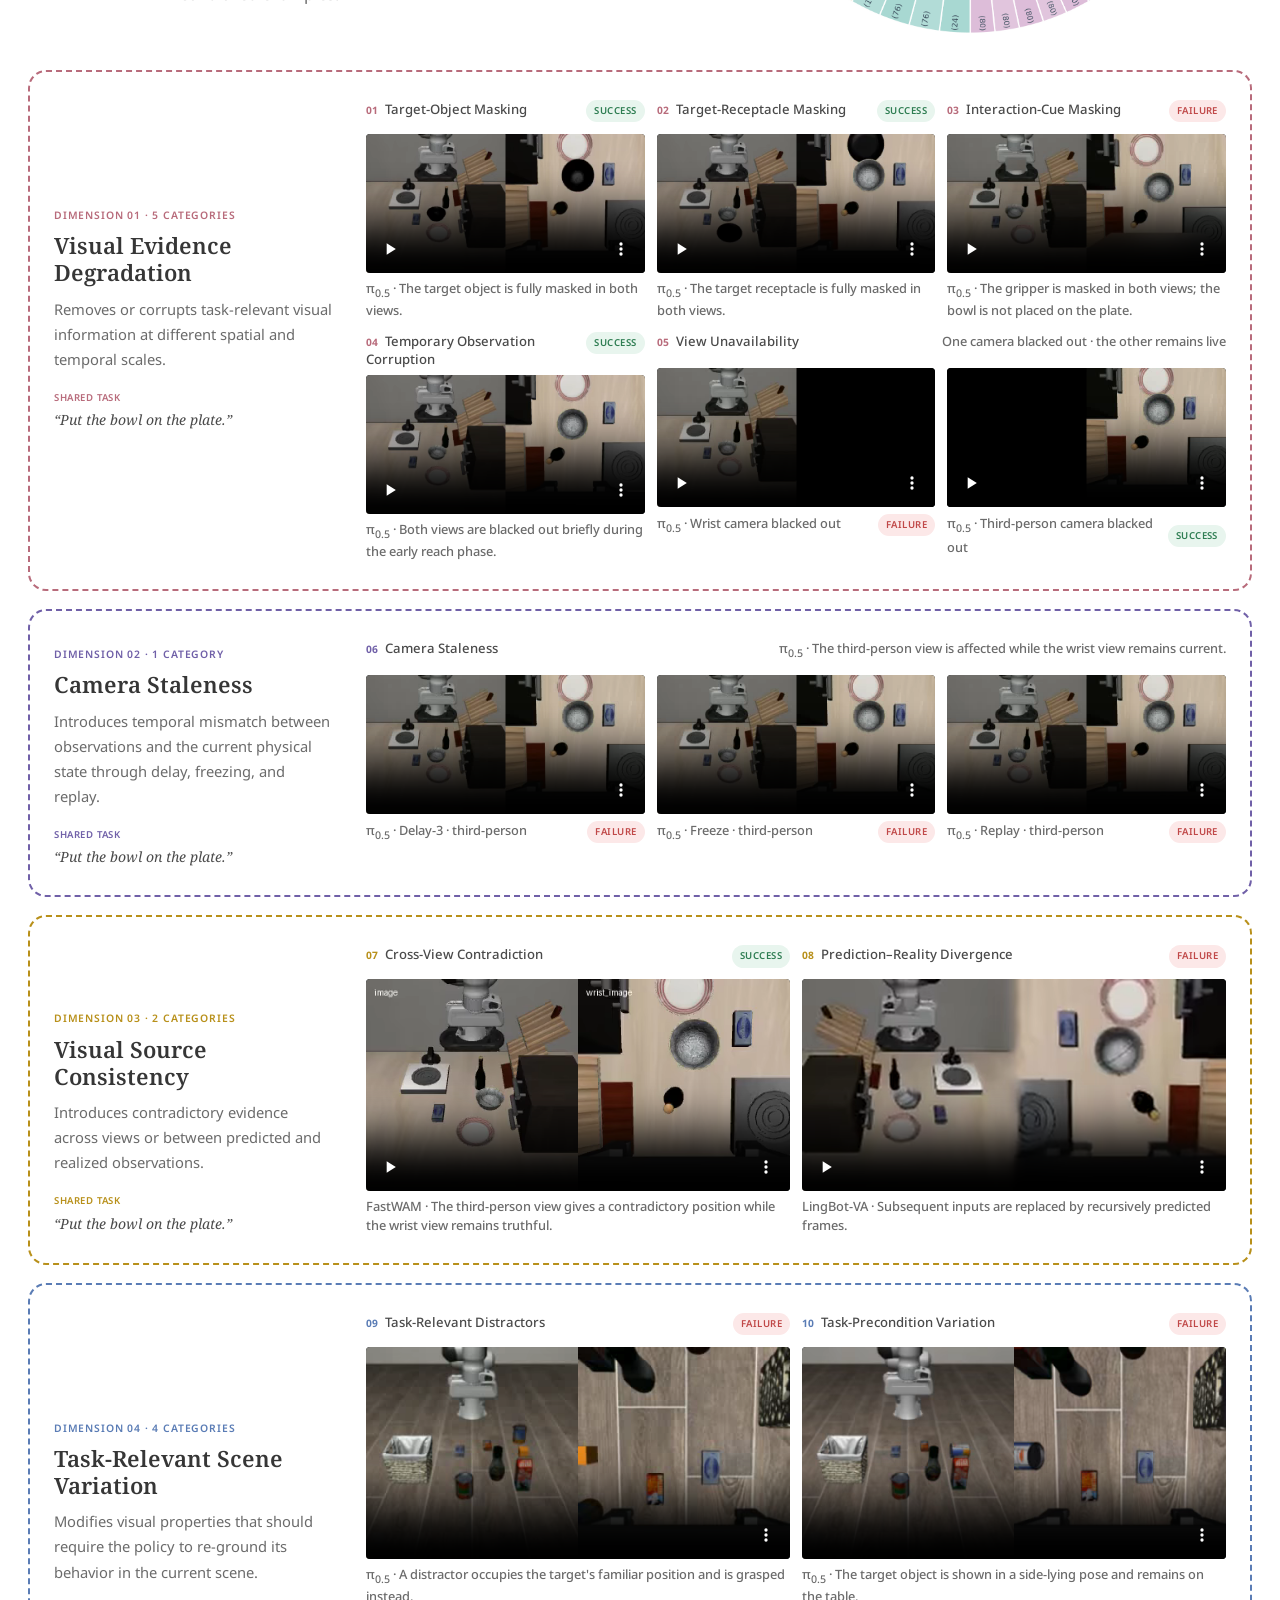
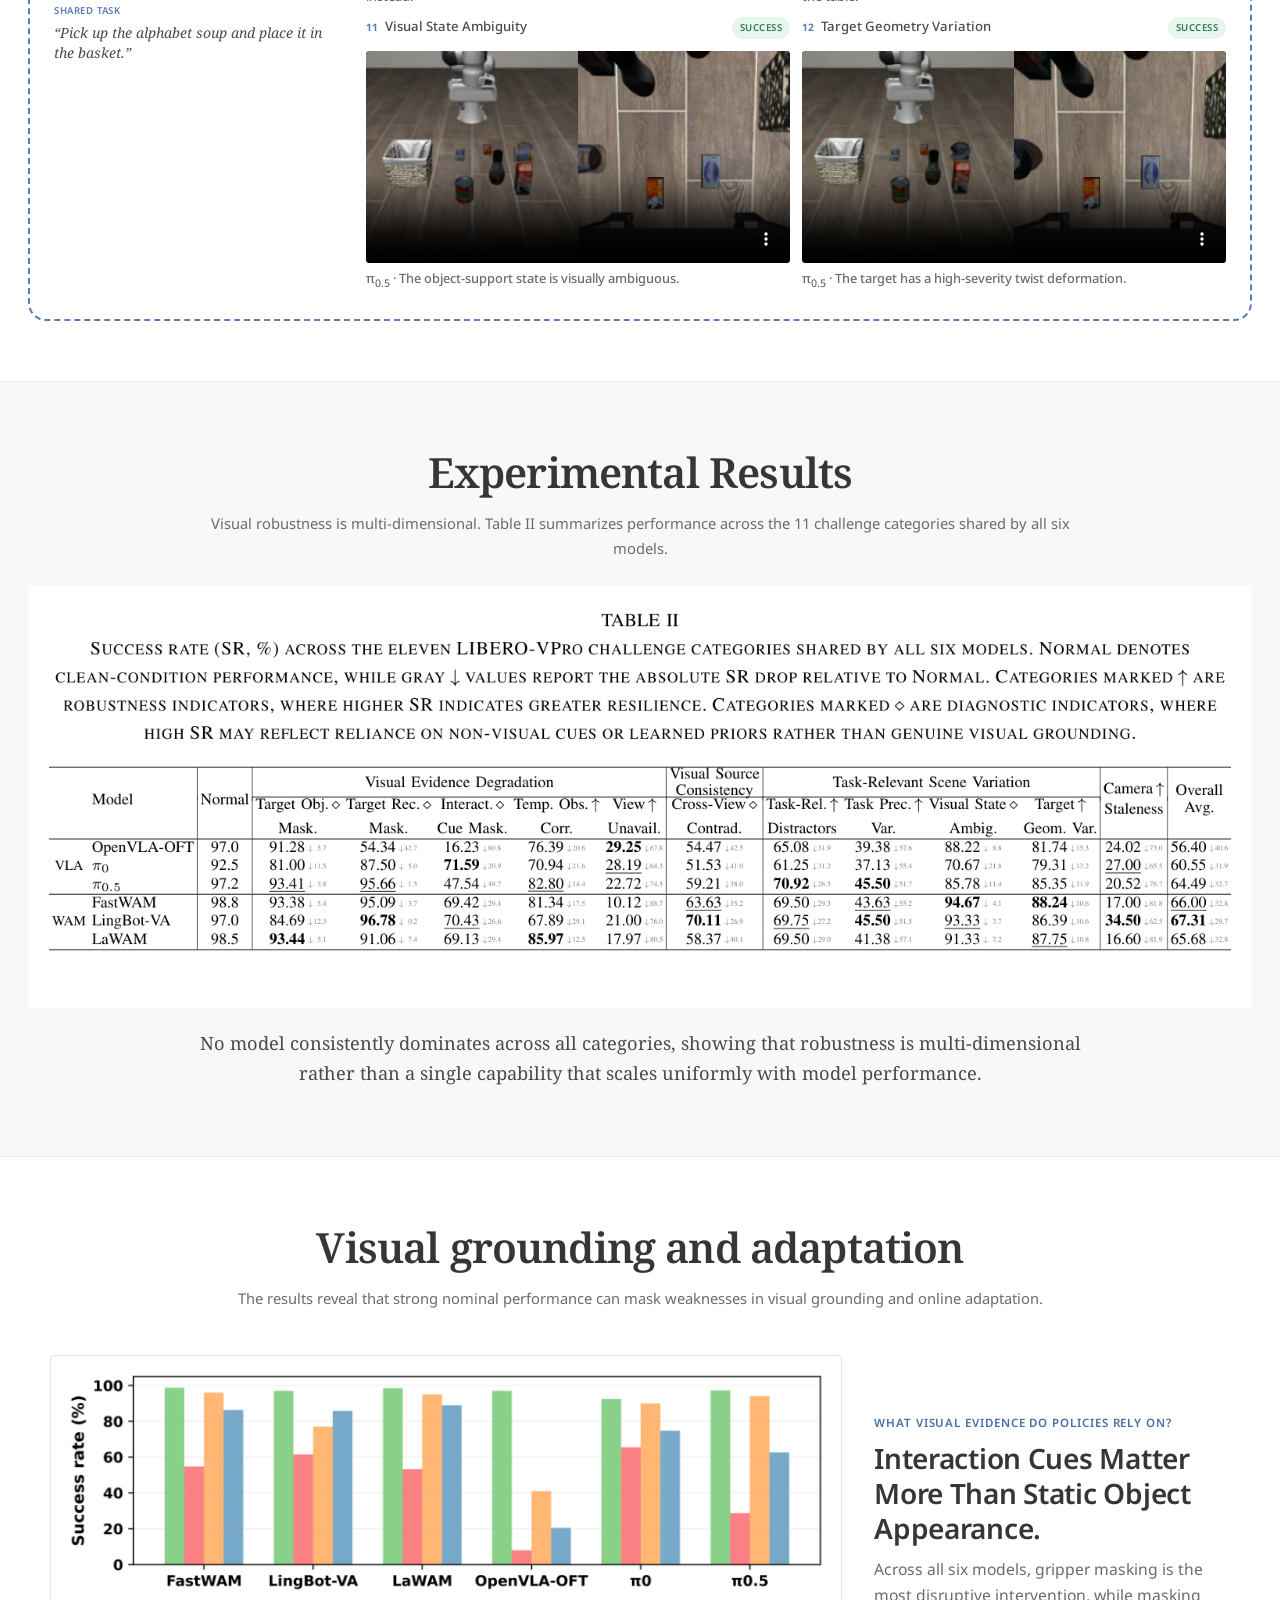
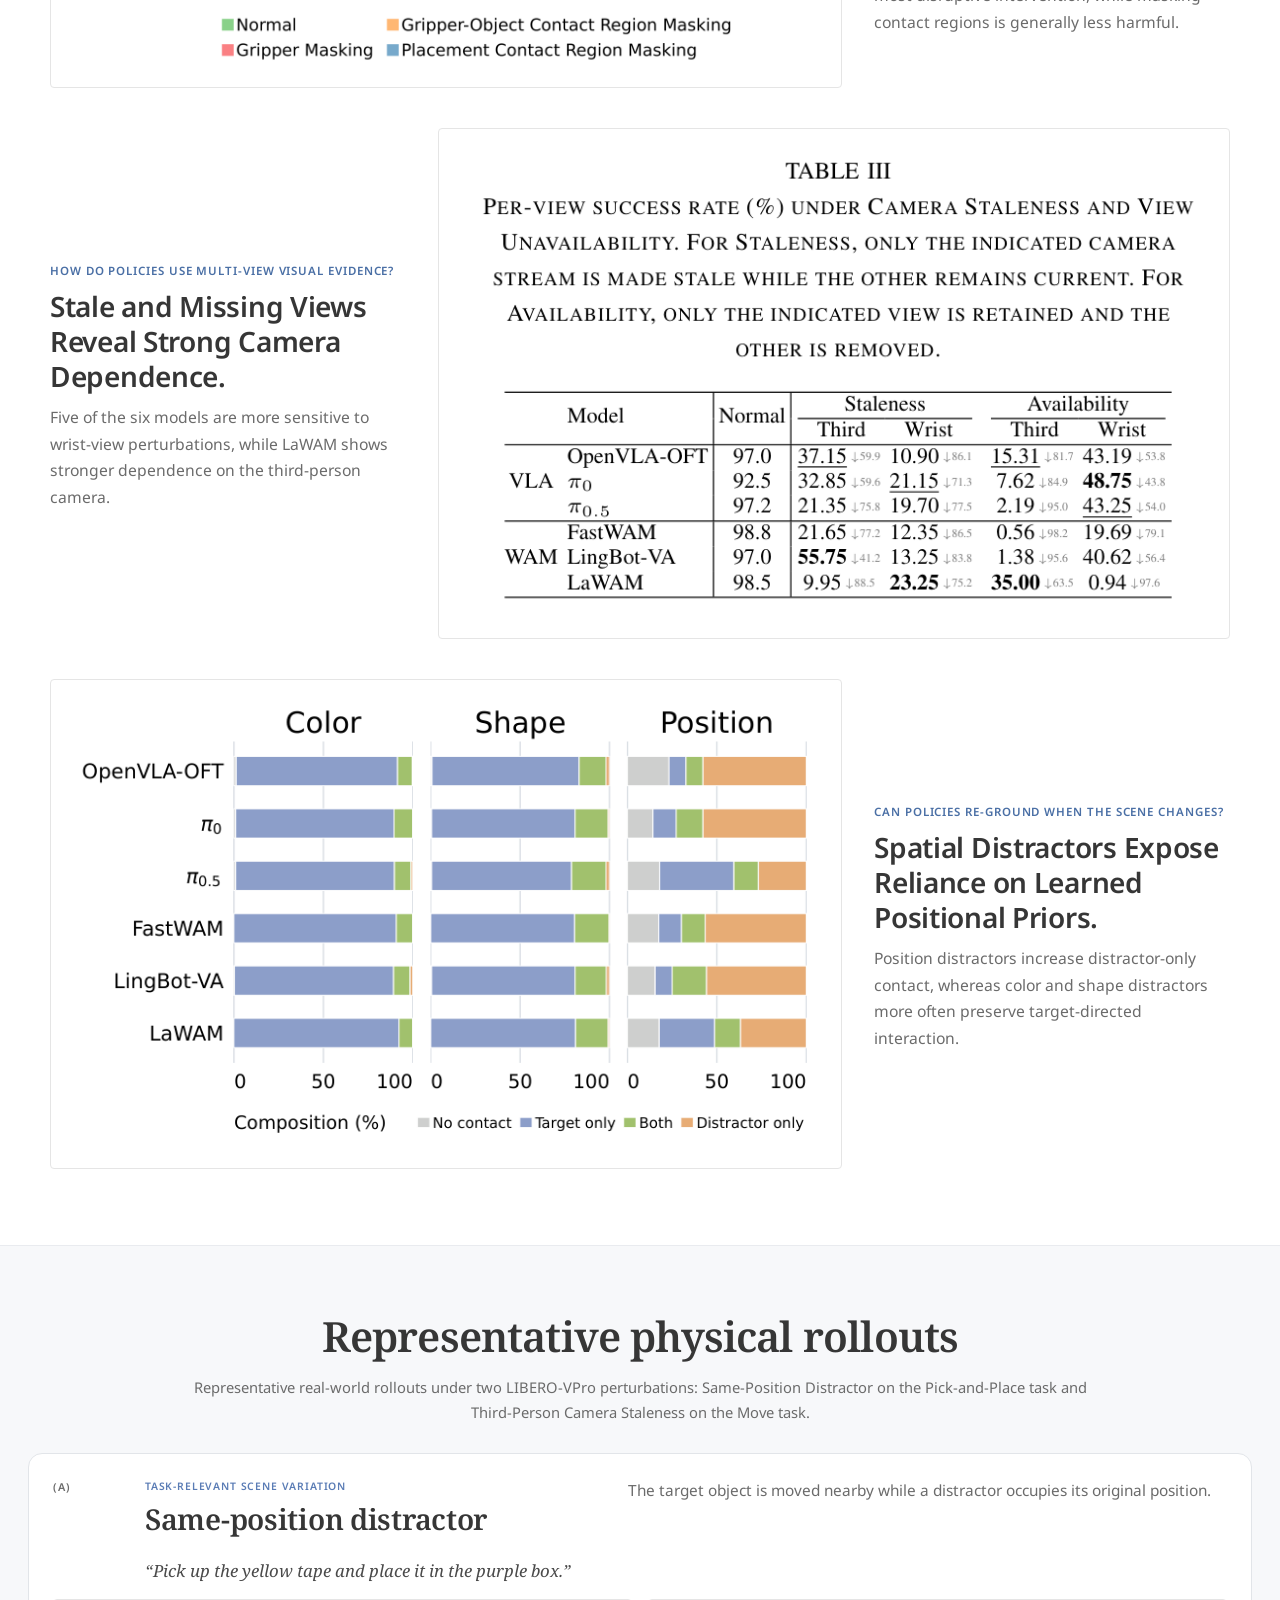
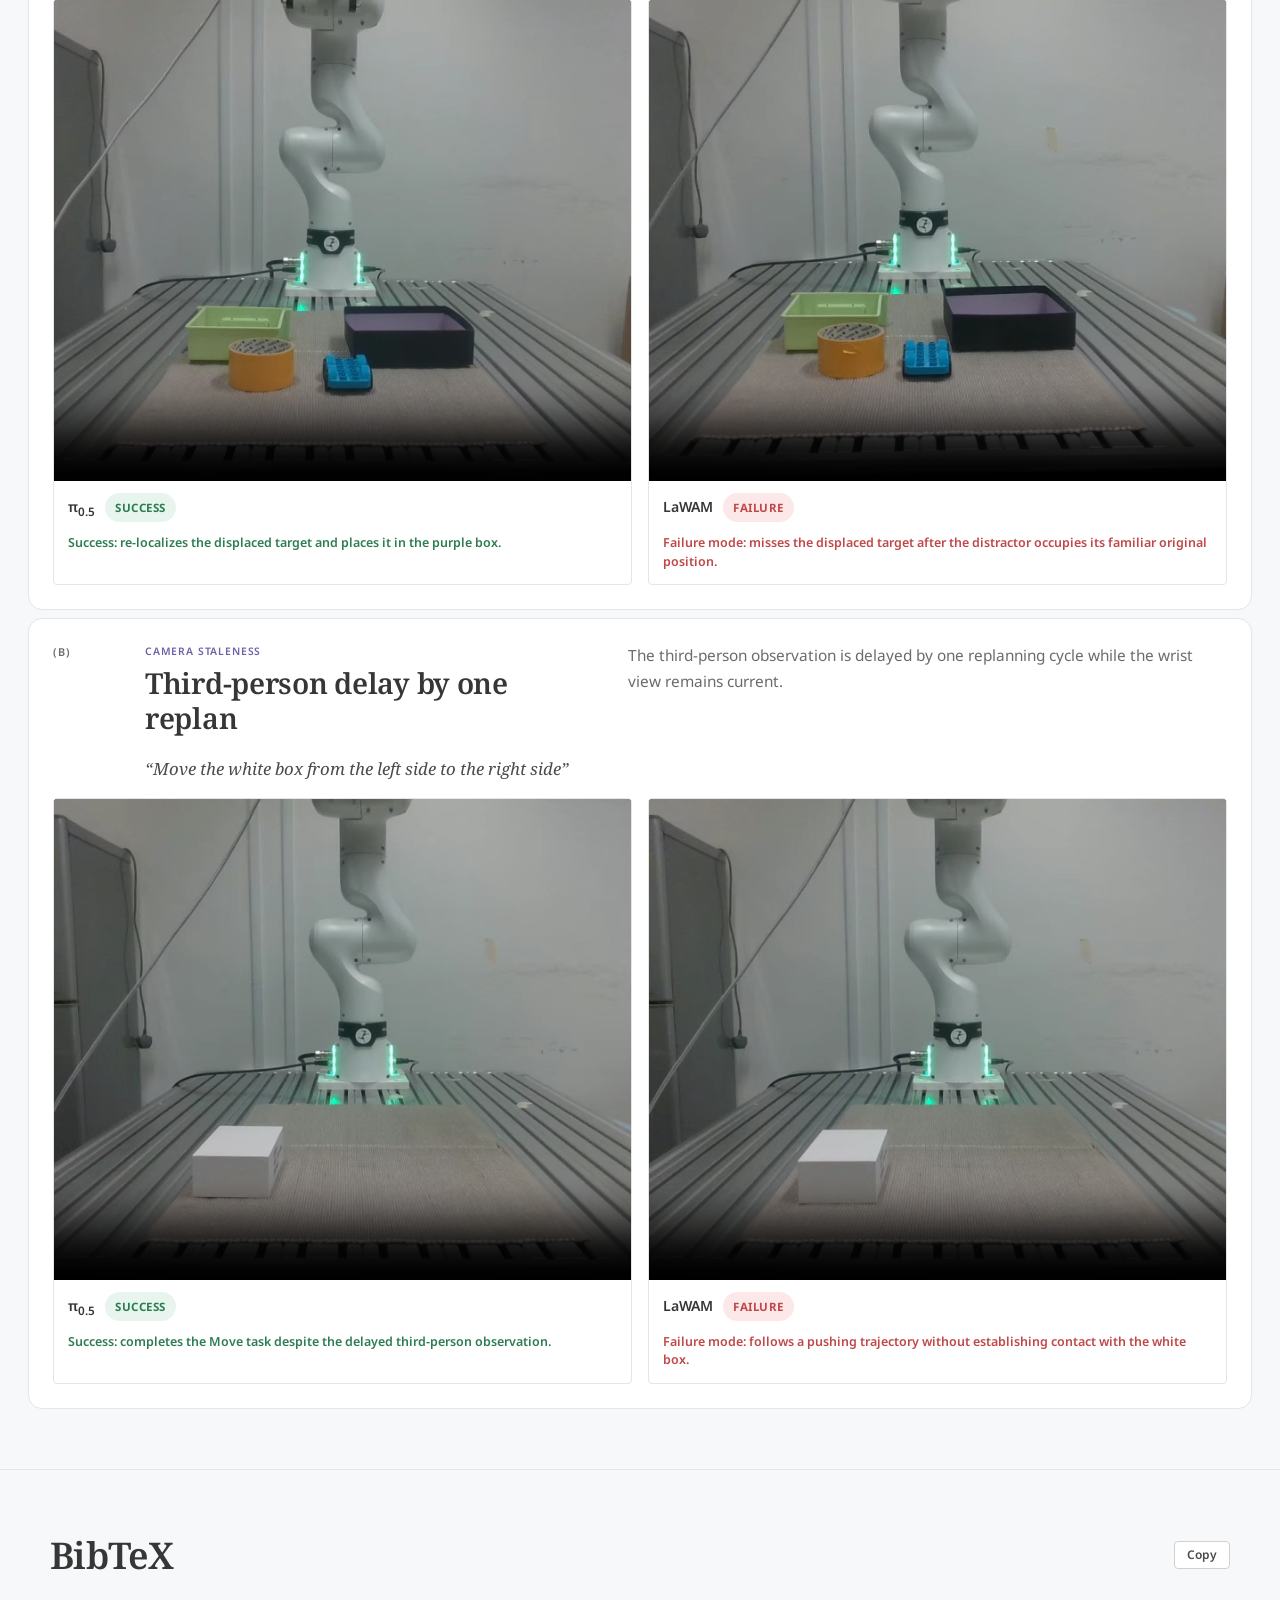
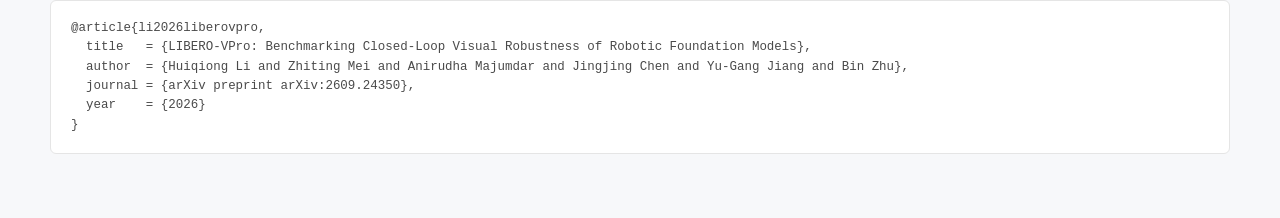
==== commit 61b3e6e7: "Link project page to LIBERO-VPro dataset" ====
--- a/index.html
+++ b/index.html
@@ -46,7 +46,7 @@
             <svg viewBox="0 0 24 24" aria-hidden="true"><path d="M14 2H6a2 2 0 0 0-2 2v16a2 2 0 0 0 2 2h12a2 2 0 0 0 2-2V8z"></path><path d="M14 2v6h6M8 13h8M8 17h5"></path></svg>
             Paper
           </a>
-          <span class="resource-button primary dataset-soon" aria-label="Dataset coming soon">Dataset (soon)</span>
+          <a class="resource-button primary" href="https://github.com/huiqiongli/LIBERO-VPro-Dataset" target="_blank" rel="noopener">Dataset</a>
         </div>
         <p class="astra-study-note">Explore our <a href="astra_libero-vpro.html">GPT-6 Astra evaluation on LIBERO-VPro</a>, a focused comparison with six robotic foundation models under controlled visual perturbations.</p>
       </div>
--- a/assets/css/site.css
+++ b/assets/css/site.css
@@ -77,8 +77,6 @@
 .resource-button svg { width: 16px; height: 16px; fill: none; stroke: currentColor; stroke-width: 1.8; stroke-linecap: round; stroke-linejoin: round; }
 .resource-button.primary { color: #fff; border-color: #000; background: #000; }
 .resource-button.primary:hover { color: #fff; border-color: #222; background: #222; }
-.dataset-soon { cursor: default; }
-.dataset-soon:hover { color: #fff; text-decoration: none; border-color: #000; background: #000; }
 .resource-button.disabled { color: #9aa3b3; border-color: var(--line); background: #f6f7fa; cursor: default; }
 .resource-button small { color: #919aaa; font-size: .6rem; letter-spacing: .07em; text-transform: uppercase; }
 .astra-study-note { max-width: 760px; margin: 18px auto 0; color: var(--muted); font-size: .9rem; line-height: 1.6; }
